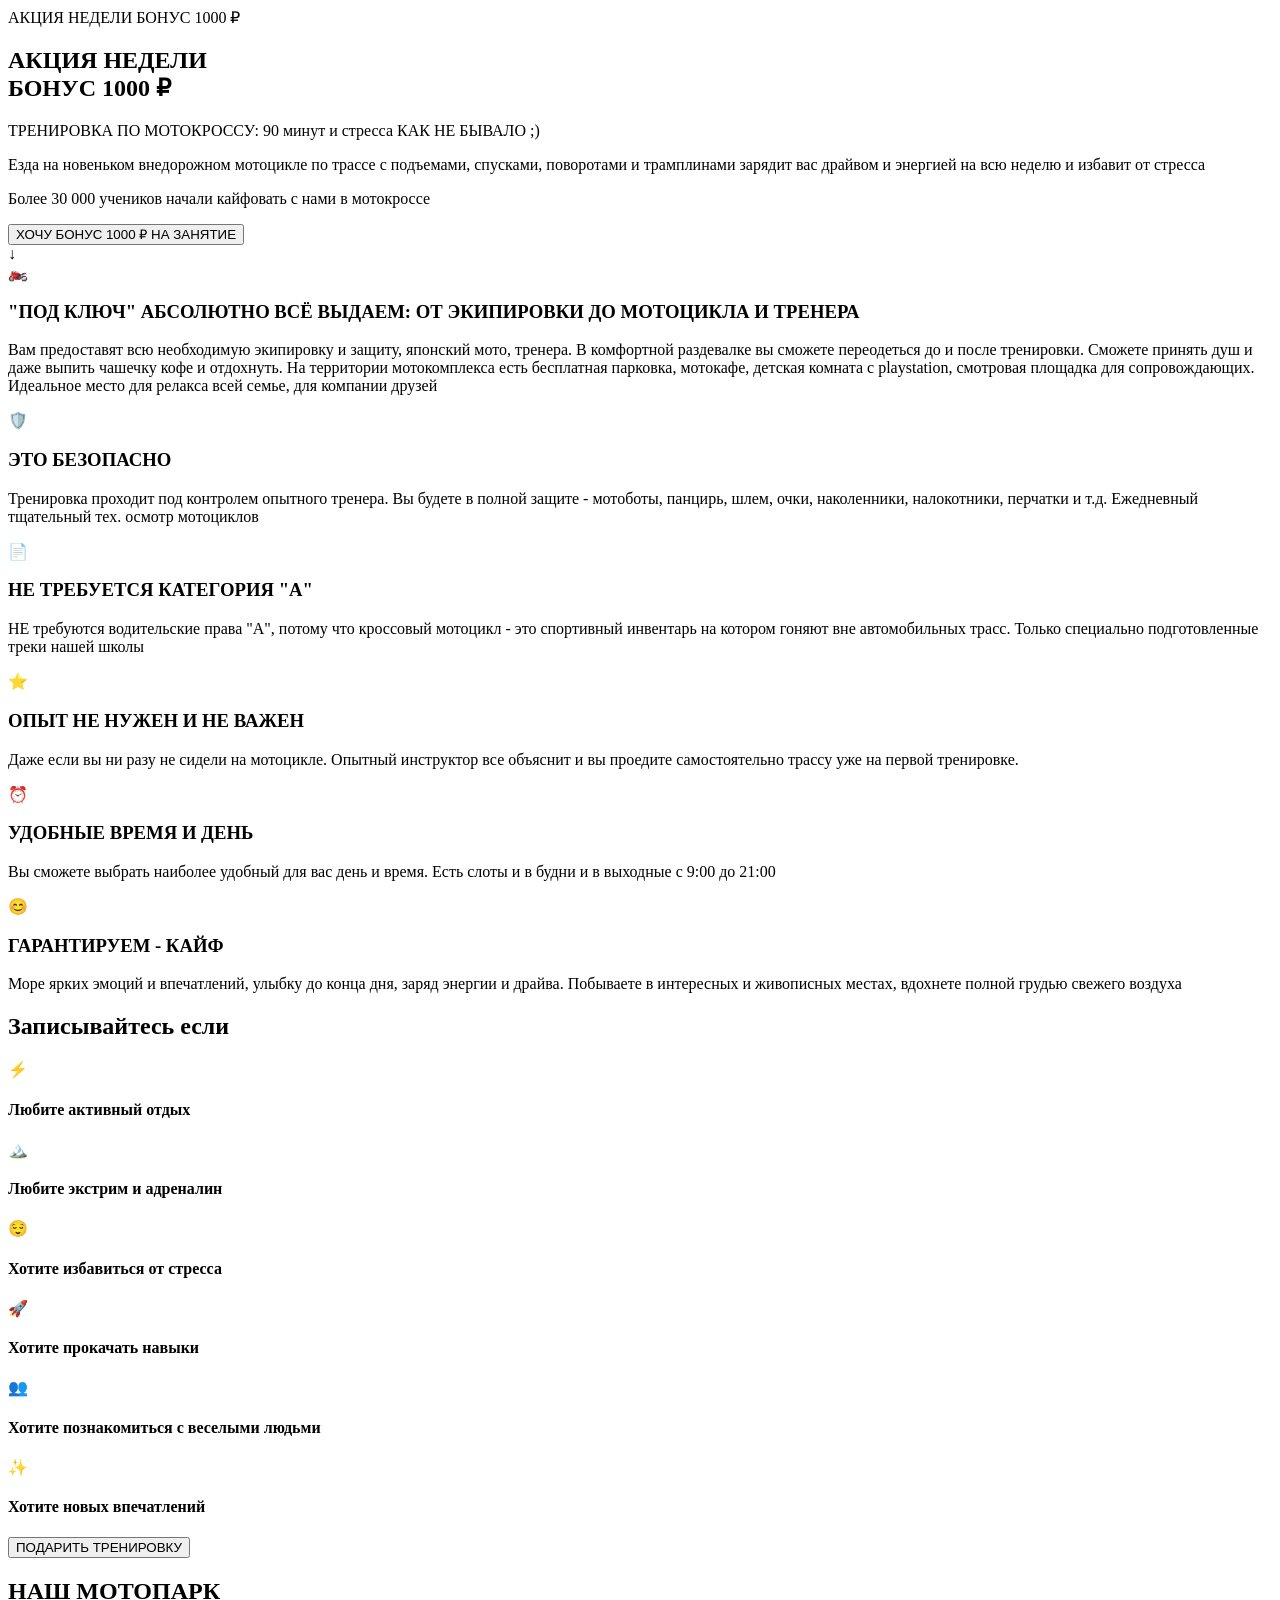
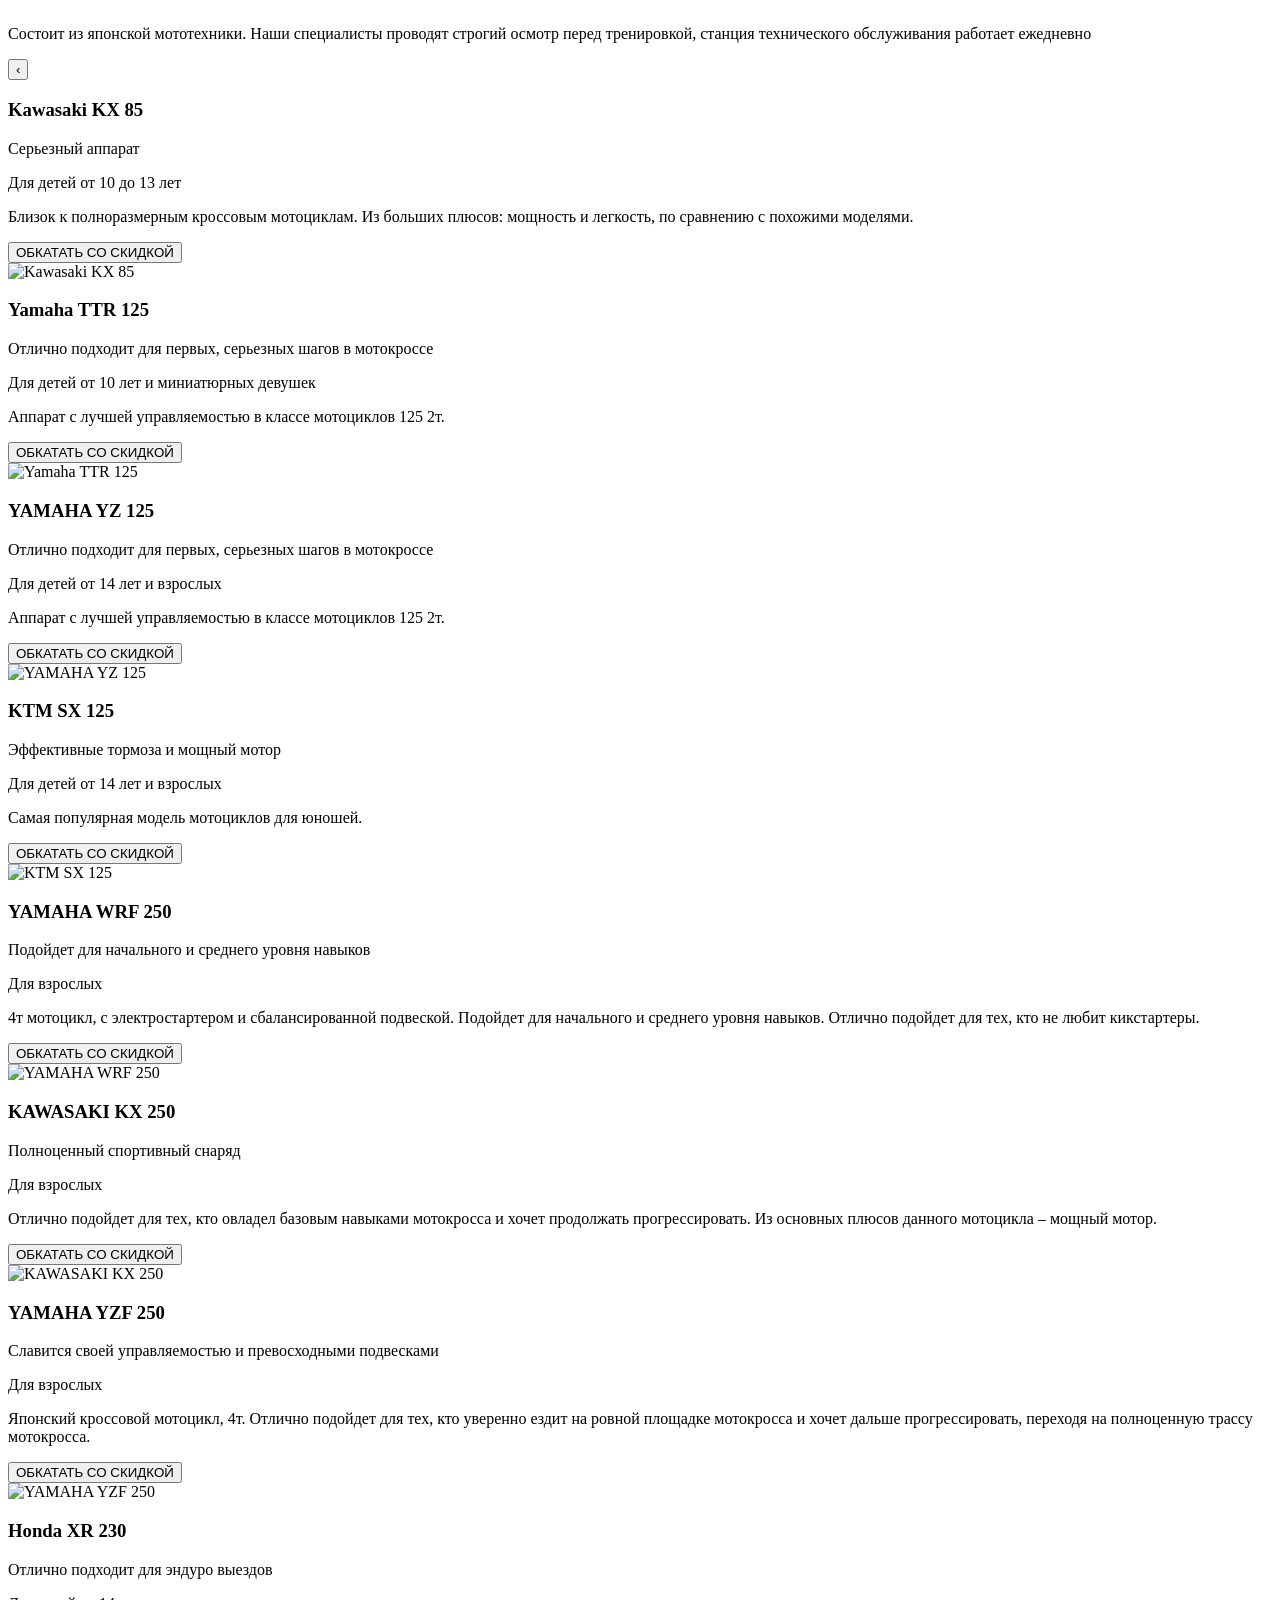
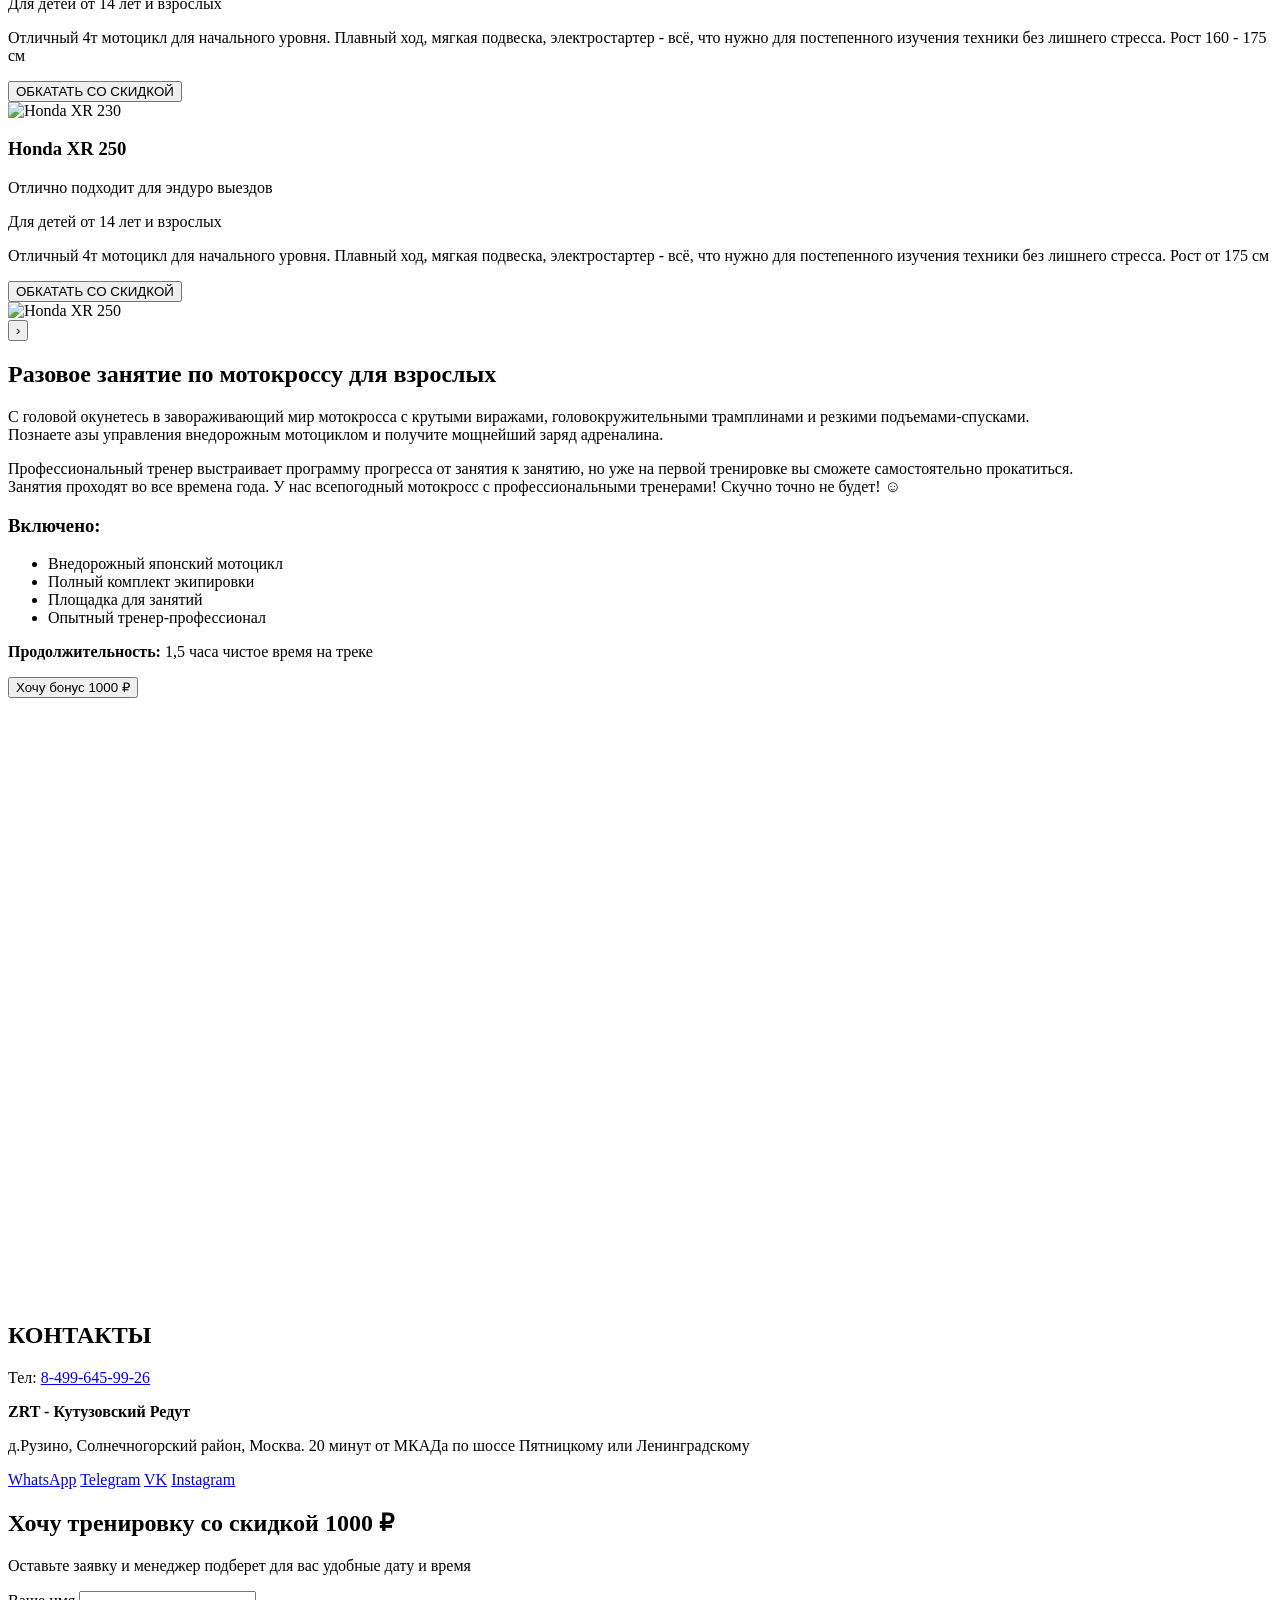
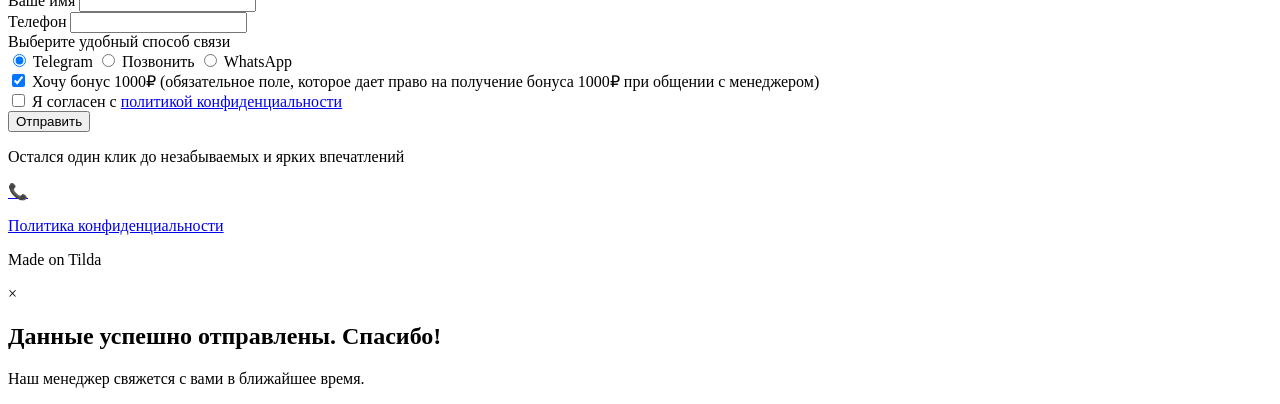
==== index.html @ 5a4f86ec "Add files via upload" ====
<!DOCTYPE html>
<html lang="ru">
<head>
    <meta charset="UTF-8">
    <meta name="viewport" content="width=device-width, initial-scale=1.0">
    <title>Мотокросс в Москве - ZRT School</title>
    <link rel="stylesheet" href="styles.css">
</head>
<body>
    <!-- Header Section -->
    <header class="header">
        <div class="container">
            <div class="promo-banner">
                <span class="promo-label">АКЦИЯ НЕДЕЛИ</span>
                <span class="promo-bonus">БОНУС 1000 ₽</span>
            </div>
        </div>
    </header>

    <!-- Hero Section -->
    <section class="hero">
        <div class="hero-overlay"></div>
        <div class="container">
            <div class="hero-content">
                <h1 class="hero-title">АКЦИЯ НЕДЕЛИ<br>БОНУС 1000 ₽</h1>
                <p class="hero-subtitle">ТРЕНИРОВКА ПО МОТОКРОССУ: 90 минут и стресса КАК НЕ БЫВАЛО ;)</p>
                <p class="hero-description">
                    Езда на <span class="highlight">новеньком</span> внедорожном мотоцикле по трассе с подъемами, спусками, поворотами и 
                    трамплинами зарядит вас драйвом и энергией на всю неделю и избавит от стресса
                </p>
                <p class="hero-stats">Более 30 000 учеников начали кайфовать с нами в мотокроссе</p>
                <button class="cta-button" onclick="scrollToForm()">ХОЧУ БОНУС 1000 ₽ НА ЗАНЯТИЕ</button>
            </div>
        </div>
        <div class="scroll-indicator">↓</div>
    </section>

    <!-- Features Section -->
    <section class="features">
        <div class="container">
            <div class="features-grid">
                <div class="feature-card">
                    <div class="feature-icon">🏍️</div>
                    <h3>"ПОД КЛЮЧ" АБСОЛЮТНО ВСЁ ВЫДАЕМ: ОТ ЭКИПИРОВКИ ДО МОТОЦИКЛА И ТРЕНЕРА</h3>
                    <p>Вам предоставят всю необходимую экипировку и защиту, японский мото, тренера. В комфортной раздевалке вы сможете переодеться до и после тренировки. Сможете принять душ и даже выпить чашечку кофе и отдохнуть. На территории мотокомплекса есть бесплатная парковка, мотокафе, детская комната с playstation, смотровая площадка для сопровождающих. Идеальное место для релакса всей семье, для компании друзей</p>
                </div>

                <div class="feature-card">
                    <div class="feature-icon">🛡️</div>
                    <h3>ЭТО БЕЗОПАСНО</h3>
                    <p>Тренировка проходит под контролем опытного тренера. Вы будете в полной защите - мотоботы, панцирь, шлем, очки, наколенники, налокотники, перчатки и т.д. Ежедневный тщательный тех. осмотр мотоциклов</p>
                </div>

                <div class="feature-card">
                    <div class="feature-icon">📄</div>
                    <h3>НЕ ТРЕБУЕТСЯ КАТЕГОРИЯ "А"</h3>
                    <p>НЕ требуются водительские права "А", потому что кроссовый мотоцикл - это спортивный инвентарь на котором гоняют вне автомобильных трасс. Только специально подготовленные треки нашей школы</p>
                </div>

                <div class="feature-card">
                    <div class="feature-icon">⭐</div>
                    <h3>ОПЫТ НЕ НУЖЕН И НЕ ВАЖЕН</h3>
                    <p>Даже если вы ни разу не сидели на мотоцикле. Опытный инструктор все объяснит и вы проедите самостоятельно трассу уже на первой тренировке.</p>
                </div>

                <div class="feature-card">
                    <div class="feature-icon">⏰</div>
                    <h3>УДОБНЫЕ ВРЕМЯ И ДЕНЬ</h3>
                    <p>Вы сможете выбрать наиболее удобный для вас день и время. Есть слоты и в будни и в выходные с 9:00 до 21:00</p>
                </div>

                <div class="feature-card">
                    <div class="feature-icon">😊</div>
                    <h3>ГАРАНТИРУЕМ - КАЙФ</h3>
                    <p>Море ярких эмоций и впечатлений, улыбку до конца дня, заряд энергии и драйва. Побываете в интересных и живописных местах, вдохнете полной грудью свежего воздуха</p>
                </div>
            </div>
        </div>
    </section>

    <!-- Photo Gallery Section -->
    <section class="photo-gallery">
        <div class="container">
            <div class="gallery-grid">
                <div class="gallery-item" style="background-image: url('https://static.tildacdn.com/tild6533-3238-4234-b366-303935383035/IMG_4446.jpg')"></div>
                <div class="gallery-item" style="background-image: url('https://static.tildacdn.com/tild3161-6639-4239-b733-353762613835/IMG_1709.jpg')"></div>
                <div class="gallery-item" style="background-image: url('https://static.tildacdn.com/tild3565-3738-4461-b765-323835353235/IMG_4445.jpg')"></div>
                <div class="gallery-item" style="background-image: url('https://static.tildacdn.com/tild6639-3736-4237-b337-303964656337/IMG_4427.jpg')"></div>
                <div class="gallery-item" style="background-image: url('https://static.tildacdn.com/tild3839-3031-4664-b862-326335393938/IMG_3918.jpg')"></div>
                <div class="gallery-item" style="background-image: url('https://static.tildacdn.com/tild3030-3562-4439-a536-343032623932/IMG_3919.jpg')"></div>
                <div class="gallery-item" style="background-image: url('https://static.tildacdn.com/tild6661-3239-4562-a665-633835613635/IMG_3934.jpg')"></div>
                <div class="gallery-item" style="background-image: url('https://static.tildacdn.com/tild3331-3066-4436-b366-656434613363/IMG_3920.jpg')"></div>
            </div>
        </div>
    </section>

    <!-- Target Audience Section -->
    <section class="target-audience">
        <div class="container">
            <h2 class="section-title">Записывайтесь если</h2>
            <div class="audience-grid">
                <div class="audience-card">
                    <div class="audience-icon">⚡</div>
                    <h4>Любите активный отдых</h4>
                </div>
                <div class="audience-card">
                    <div class="audience-icon">🏔️</div>
                    <h4>Любите экстрим и адреналин</h4>
                </div>
                <div class="audience-card">
                    <div class="audience-icon">😌</div>
                    <h4>Хотите избавиться от стресса</h4>
                </div>
                <div class="audience-card">
                    <div class="audience-icon">🚀</div>
                    <h4>Хотите прокачать навыки</h4>
                </div>
                <div class="audience-card">
                    <div class="audience-icon">👥</div>
                    <h4>Хотите познакомиться с веселыми людьми</h4>
                </div>
                <div class="audience-card">
                    <div class="audience-icon">✨</div>
                    <h4>Хотите новых впечатлений</h4>
                </div>
            </div>
            <button class="cta-button secondary" onclick="scrollToForm()">ПОДАРИТЬ ТРЕНИРОВКУ</button>
        </div>
    </section>

    <!-- Motorcycles Section -->
    <section class="motorcycles">
        <div class="container">
            <h2 class="section-title">НАШ МОТОПАРК</h2>
            <p class="section-subtitle">Состоит из японской мототехники. Наши специалисты проводят строгий осмотр перед тренировкой, станция технического обслуживания работает ежедневно</p>
            
            <div class="moto-carousel">
                <button class="carousel-btn prev" onclick="moveCarousel(-1)">‹</button>
                <div class="moto-carousel-container">
                    <div class="moto-slide active">
                        <div class="moto-card-horizontal">
                            <div class="moto-info">
                                <h3>Kawasaki KX 85</h3>
                                <p class="moto-subtitle">Серьезный аппарат</p>
                                <p class="moto-age">Для детей от 10 до 13 лет</p>
                                <p class="moto-description">Близок к полноразмерным кроссовым мотоциклам. Из больших плюсов: мощность и легкость, по сравнению с похожими моделями.</p>
                                <button class="moto-button" onclick="scrollToForm()">ОБКАТАТЬ СО СКИДКОЙ</button>
                            </div>
                            <div class="moto-image">
                                <img src="https://static.tildacdn.com/tild3830-3964-4736-a433-666532613537/kawasaki-kx85-2021-v.png" alt="Kawasaki KX 85">
                            </div>
                        </div>
                    </div>

                    <div class="moto-slide">
                        <div class="moto-card-horizontal">
                            <div class="moto-info">
                                <h3>Yamaha TTR 125</h3>
                                <p class="moto-subtitle">Отлично подходит для первых, серьезных шагов в мотокроссе</p>
                                <p class="moto-age">Для детей от 10 лет и миниатюрных девушек</p>
                                <p class="moto-description">Аппарат с лучшей управляемостью в классе мотоциклов 125 2т.</p>
                                <button class="moto-button" onclick="scrollToForm()">ОБКАТАТЬ СО СКИДКОЙ</button>
                            </div>
                            <div class="moto-image">
                                <img src="https://static.tildacdn.com/tild6236-6439-4562-a332-346632333864/yamaha-ttr125-2019-v.png" alt="Yamaha TTR 125">
                            </div>
                        </div>
                    </div>

                    <div class="moto-slide">
                        <div class="moto-card-horizontal">
                            <div class="moto-info">
                                <h3>YAMAHA YZ 125</h3>
                                <p class="moto-subtitle">Отлично подходит для первых, серьезных шагов в мотокроссе</p>
                                <p class="moto-age">Для детей от 14 лет и взрослых</p>
                                <p class="moto-description">Аппарат с лучшей управляемостью в классе мотоциклов 125 2т.</p>
                                <button class="moto-button" onclick="scrollToForm()">ОБКАТАТЬ СО СКИДКОЙ</button>
                            </div>
                            <div class="moto-image">
                                <img src="https://static.tildacdn.com/tild3433-3339-4139-a232-656336323331/yamaha-yz125-2020-vi.png" alt="YAMAHA YZ 125">
                            </div>
                        </div>
                    </div>

                    <div class="moto-slide">
                        <div class="moto-card-horizontal">
                            <div class="moto-info">
                                <h3>KTM SX 125</h3>
                                <p class="moto-subtitle">Эффективные тормоза и мощный мотор</p>
                                <p class="moto-age">Для детей от 14 лет и взрослых</p>
                                <p class="moto-description">Самая популярная модель мотоциклов для юношей.</p>
                                <button class="moto-button" onclick="scrollToForm()">ОБКАТАТЬ СО СКИДКОЙ</button>
                            </div>
                            <div class="moto-image">
                                <img src="https://static.tildacdn.com/tild3361-6239-4633-a336-343639323539/ktm-sx125-2020-viol.png" alt="KTM SX 125">
                            </div>
                        </div>
                    </div>

                    <div class="moto-slide">
                        <div class="moto-card-horizontal">
                            <div class="moto-info">
                                <h3>YAMAHA WRF 250</h3>
                                <p class="moto-subtitle">Подойдет для начального и среднего уровня навыков</p>
                                <p class="moto-age">Для взрослых</p>
                                <p class="moto-description">4т мотоцикл, с электростартером и сбалансированной подвеской. Подойдет для начального и среднего уровня навыков. Отлично подойдет для тех, кто не любит кикстартеры.</p>
                                <button class="moto-button" onclick="scrollToForm()">ОБКАТАТЬ СО СКИДКОЙ</button>
                            </div>
                            <div class="moto-image">
                                <img src="https://static.tildacdn.com/tild3664-3662-4666-b931-303430656636/yamaha-wrf250-2020-v.png" alt="YAMAHA WRF 250">
                            </div>
                        </div>
                    </div>

                    <div class="moto-slide">
                        <div class="moto-card-horizontal">
                            <div class="moto-info">
                                <h3>KAWASAKI KX 250</h3>
                                <p class="moto-subtitle">Полноценный спортивный снаряд</p>
                                <p class="moto-age">Для взрослых</p>
                                <p class="moto-description">Отлично подойдет для тех, кто овладел базовым навыками мотокросса и хочет продолжать прогрессировать. Из основных плюсов данного мотоцикла – мощный мотор.</p>
                                <button class="moto-button" onclick="scrollToForm()">ОБКАТАТЬ СО СКИДКОЙ</button>
                            </div>
                            <div class="moto-image">
                                <img src="https://static.tildacdn.com/tild3262-3735-4565-b765-656330633064/kawasaki-kx250-2021-.png" alt="KAWASAKI KX 250">
                            </div>
                        </div>
                    </div>

                    <div class="moto-slide">
                        <div class="moto-card-horizontal">
                            <div class="moto-info">
                                <h3>YAMAHA YZF 250</h3>
                                <p class="moto-subtitle">Славится своей управляемостью и превосходными подвесками</p>
                                <p class="moto-age">Для взрослых</p>
                                <p class="moto-description">Японский кроссовой мотоцикл, 4т. Отлично подойдет для тех, кто уверенно ездит на ровной площадке мотокросса и хочет дальше прогрессировать, переходя на полноценную трассу мотокросса.</p>
                                <button class="moto-button" onclick="scrollToForm()">ОБКАТАТЬ СО СКИДКОЙ</button>
                            </div>
                            <div class="moto-image">
                                <img src="https://static.tildacdn.com/tild3938-3862-4165-a339-366136313738/yamaha-yzf250-2021-v.png" alt="YAMAHA YZF 250">
                            </div>
                        </div>
                    </div>

                    <div class="moto-slide">
                        <div class="moto-card-horizontal">
                            <div class="moto-info">
                                <h3>Honda XR 230</h3>
                                <p class="moto-subtitle">Отлично подходит для эндуро выездов</p>
                                <p class="moto-age">Для детей от 14 лет и взрослых</p>
                                <p class="moto-description">Отличный 4т мотоцикл для начального уровня. Плавный ход, мягкая подвеска, электростартер - всё, что нужно для постепенного изучения техники без лишнего стресса. Рост 160 - 175 см</p>
                                <button class="moto-button" onclick="scrollToForm()">ОБКАТАТЬ СО СКИДКОЙ</button>
                            </div>
                            <div class="moto-image">
                                <img src="https://static.tildacdn.com/tild3835-3461-4238-b833-363235633132/honda-xr230-2019-vi.png" alt="Honda XR 230">
                            </div>
                        </div>
                    </div>

                    <div class="moto-slide">
                        <div class="moto-card-horizontal">
                            <div class="moto-info">
                                <h3>Honda XR 250</h3>
                                <p class="moto-subtitle">Отлично подходит для эндуро выездов</p>
                                <p class="moto-age">Для детей от 14 лет и взрослых</p>
                                <p class="moto-description">Отличный 4т мотоцикл для начального уровня. Плавный ход, мягкая подвеска, электростартер - всё, что нужно для постепенного изучения техники без лишнего стресса. Рост от 175 см</p>
                                <button class="moto-button" onclick="scrollToForm()">ОБКАТАТЬ СО СКИДКОЙ</button>
                            </div>
                            <div class="moto-image">
                                <img src="https://static.tildacdn.com/tild3762-3766-4765-b339-313334663036/honda-xr250-2019-vi.png" alt="Honda XR 250">
                            </div>
                        </div>
                    </div>
                </div>
                <button class="carousel-btn next" onclick="moveCarousel(1)">›</button>
            </div>
            
            <div class="carousel-dots">
                <span class="dot active" onclick="currentSlide(0)"></span>
                <span class="dot" onclick="currentSlide(1)"></span>
                <span class="dot" onclick="currentSlide(2)"></span>
                <span class="dot" onclick="currentSlide(3)"></span>
                <span class="dot" onclick="currentSlide(4)"></span>
                <span class="dot" onclick="currentSlide(5)"></span>
                <span class="dot" onclick="currentSlide(6)"></span>
                <span class="dot" onclick="currentSlide(7)"></span>
                <span class="dot" onclick="currentSlide(8)"></span>
            </div>
        </div>
    </section>

    <!-- Pricing Section -->
    <section class="pricing">
        <div class="container">
            <div class="pricing-card">
                <h2>Разовое занятие по мотокроссу для взрослых</h2>
                <p class="pricing-description">
                    С головой окунетесь в завораживающий мир мотокросса с крутыми виражами, головокружительными трамплинами и резкими подъемами-спусками.<br>
                    Познаете азы управления внедорожным мотоциклом и получите мощнейший заряд адреналина.
                </p>
                <p class="pricing-description">
                    Профессиональный тренер выстраивает программу прогресса от занятия к занятию, но уже на первой тренировке вы сможете самостоятельно прокатиться.<br>
                    Занятия проходят во все времена года. У нас всепогодный мотокросс с профессиональными тренерами! Скучно точно не будет! ☺️
                </p>
                <div class="pricing-includes">
                    <h3>Включено:</h3>
                    <ul>
                        <li>Внедорожный японский мотоцикл</li>
                        <li>Полный комплект экипировки</li>
                        <li>Площадка для занятий</li>
                        <li>Опытный тренер-профессионал</li>
                    </ul>
                    <p class="duration"><strong>Продолжительность:</strong> 1,5 часа чистое время на треке</p>
                </div>
                <button class="cta-button large" onclick="scrollToForm()">Хочу бонус 1000 ₽</button>
            </div>
        </div>
    </section>

    <!-- Contact Section -->
    <section class="contact">
        <div class="contact-map">
            <iframe src="https://yandex.ru/map-widget/v1/?um=constructor%3Aed66af2a8f7a87e3c2b5e8f8e2d6c1e0a2b5c8e8&amp;source=constructor" width="100%" height="600" frameborder="0"></iframe>
            <div class="contact-overlay">
                <div class="contact-card">
                    <h2>КОНТАКТЫ</h2>
                    <p class="phone">Тел: <a href="tel:84996459926">8-499-645-99-26</a></p>
                    <p><strong>ZRT - Кутузовский Редут</strong></p>
                    <p>д.Рузино, Солнечногорский район, Москва. 20 минут от МКАДа по шоссе Пятницкому или Ленинградскому</p>
                    <div class="social-links">
                        <a href="#" class="social-icon">WhatsApp</a>
                        <a href="#" class="social-icon">Telegram</a>
                        <a href="#" class="social-icon">VK</a>
                        <a href="#" class="social-icon">Instagram</a>
                    </div>
                </div>
            </div>
        </div>
    </section>

    <!-- Form Section -->
    <section class="form-section" id="form">
        <div class="container">
            <div class="form-container">
                <h2>Хочу тренировку со скидкой 1000 ₽</h2>
                <p class="form-subtitle">Оставьте заявку и менеджер подберет для вас удобные дату и время</p>
                
                <form id="contactForm" onsubmit="handleSubmit(event)">
                    <div class="form-group">
                        <label for="name">Ваше имя</label>
                        <input type="text" id="name" name="name" required>
                    </div>

                    <div class="form-group">
                        <label for="phone">Телефон</label>
                        <input type="tel" id="phone" name="phone" required>
                    </div>

                    <div class="form-group">
                        <label>Выберите удобный способ связи</label>
                        <div class="contact-methods">
                            <label class="radio-label">
                                <input type="radio" name="contact_method" value="telegram" checked>
                                Telegram
                            </label>
                            <label class="radio-label">
                                <input type="radio" name="contact_method" value="phone">
                                Позвонить
                            </label>
                            <label class="radio-label">
                                <input type="radio" name="contact_method" value="whatsapp">
                                WhatsApp
                            </label>
                        </div>
                    </div>

                    <div class="form-group checkbox-group">
                        <label class="checkbox-label">
                            <input type="checkbox" name="bonus" checked>
                            Хочу бонус 1000₽ (обязательное поле, которое дает право на получение бонуса 1000₽ при общении с менеджером)
                        </label>
                    </div>

                    <div class="form-group checkbox-group">
                        <label class="checkbox-label">
                            <input type="checkbox" name="privacy" required>
                            Я согласен с <a href="#privacy" onclick="showPrivacy()">политикой конфиденциальности</a>
                        </label>
                    </div>

                    <button type="submit" class="submit-button">Отправить</button>
                </form>

                <p class="form-footer">Остался один клик до незабываемых и ярких впечатлений</p>
            </div>
        </div>
    </section>

    <!-- Floating Call Button -->
    <a href="tel:84996459926" class="floating-call-btn" title="Позвонить">
        <span class="phone-icon">📞</span>
    </a>

    <!-- Footer -->
    <footer class="footer">
        <div class="container">
            <p><a href="#privacy" onclick="showPrivacy()">Политика конфиденциальности</a></p>
            <p class="made-by">Made on Tilda</p>
        </div>
    </footer>

    <!-- Success Modal -->
    <div id="successModal" class="modal">
        <div class="modal-content">
            <span class="close" onclick="closeModal()">&times;</span>
            <h2>Данные успешно отправлены. Спасибо!</h2>
            <p>Наш менеджер свяжется с вами в ближайшее время.</p>
        </div>
    </div>

    <script>
        let currentSlideIndex = 0;

        function scrollToForm() {
            document.getElementById('form').scrollIntoView({ behavior: 'smooth' });
        }

        function handleSubmit(event) {
            event.preventDefault();
            document.getElementById('successModal').style.display = 'block';
            document.getElementById('contactForm').reset();
        }

        function closeModal() {
            document.getElementById('successModal').style.display = 'none';
        }

        function showPrivacy() {
            alert('Политика конфиденциальности будет открыта в новом окне');
        }

        window.onclick = function(event) {
            const modal = document.getElementById('successModal');
            if (event.target == modal) {
                modal.style.display = 'none';
            }
        }

        // Carousel functionality
        function moveCarousel(direction) {
            const slides = document.querySelectorAll('.moto-slide');
            const dots = document.querySelectorAll('.dot');
            
            slides[currentSlideIndex].classList.remove('active');
            dots[currentSlideIndex].classList.remove('active');
            
            currentSlideIndex += direction;
            
            if (currentSlideIndex >= slides.length) {
                currentSlideIndex = 0;
            } else if (currentSlideIndex < 0) {
                currentSlideIndex = slides.length - 1;
            }
            
            slides[currentSlideIndex].classList.add('active');
            dots[currentSlideIndex].classList.add('active');
        }

        function currentSlide(index) {
            const slides = document.querySelectorAll('.moto-slide');
            const dots = document.querySelectorAll('.dot');
            
            slides[currentSlideIndex].classList.remove('active');
            dots[currentSlideIndex].classList.remove('active');
            
            currentSlideIndex = index;
            
            slides[currentSlideIndex].classList.add('active');
            dots[currentSlideIndex].classList.add('active');
        }

        // Auto-advance carousel
        setInterval(function() {
            moveCarousel(1);
        }, 5000);

        // Smooth scroll for hero indicator
        document.addEventListener('DOMContentLoaded', function() {
            const scrollIndicator = document.querySelector('.scroll-indicator');
            if (scrollIndicator) {
                scrollIndicator.addEventListener('click', function() {
                    const features = document.querySelector('.features');
                    if (features) {
                        features.scrollIntoView({ behavior: 'smooth' });
                    }
                });
            }

            // Header scroll effect
            const header = document.querySelector('.header');
            window.addEventListener('scroll', function() {
                if (window.scrollY > 50) {
                    header.classList.add('scrolled');
                } else {
                    header.classList.remove('scrolled');
                }
            });
        });
    </script>
</body>
</html>
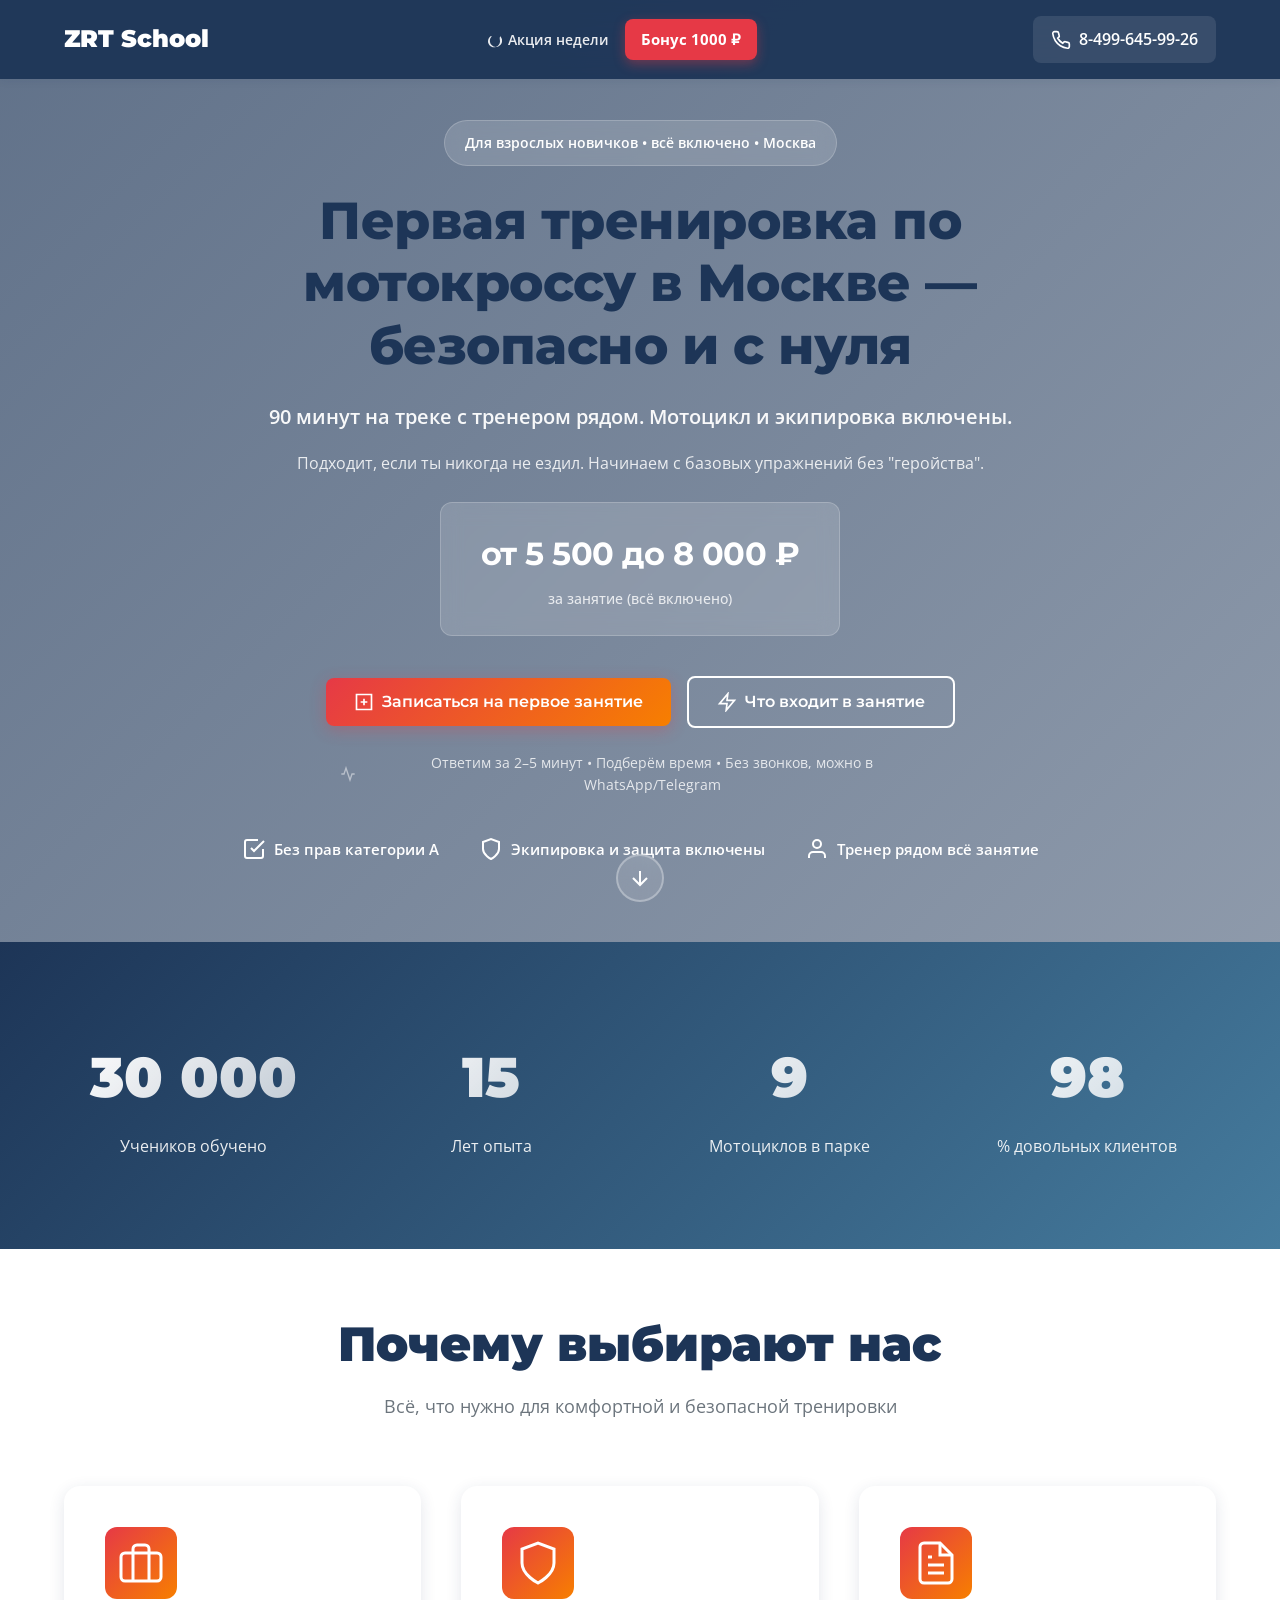
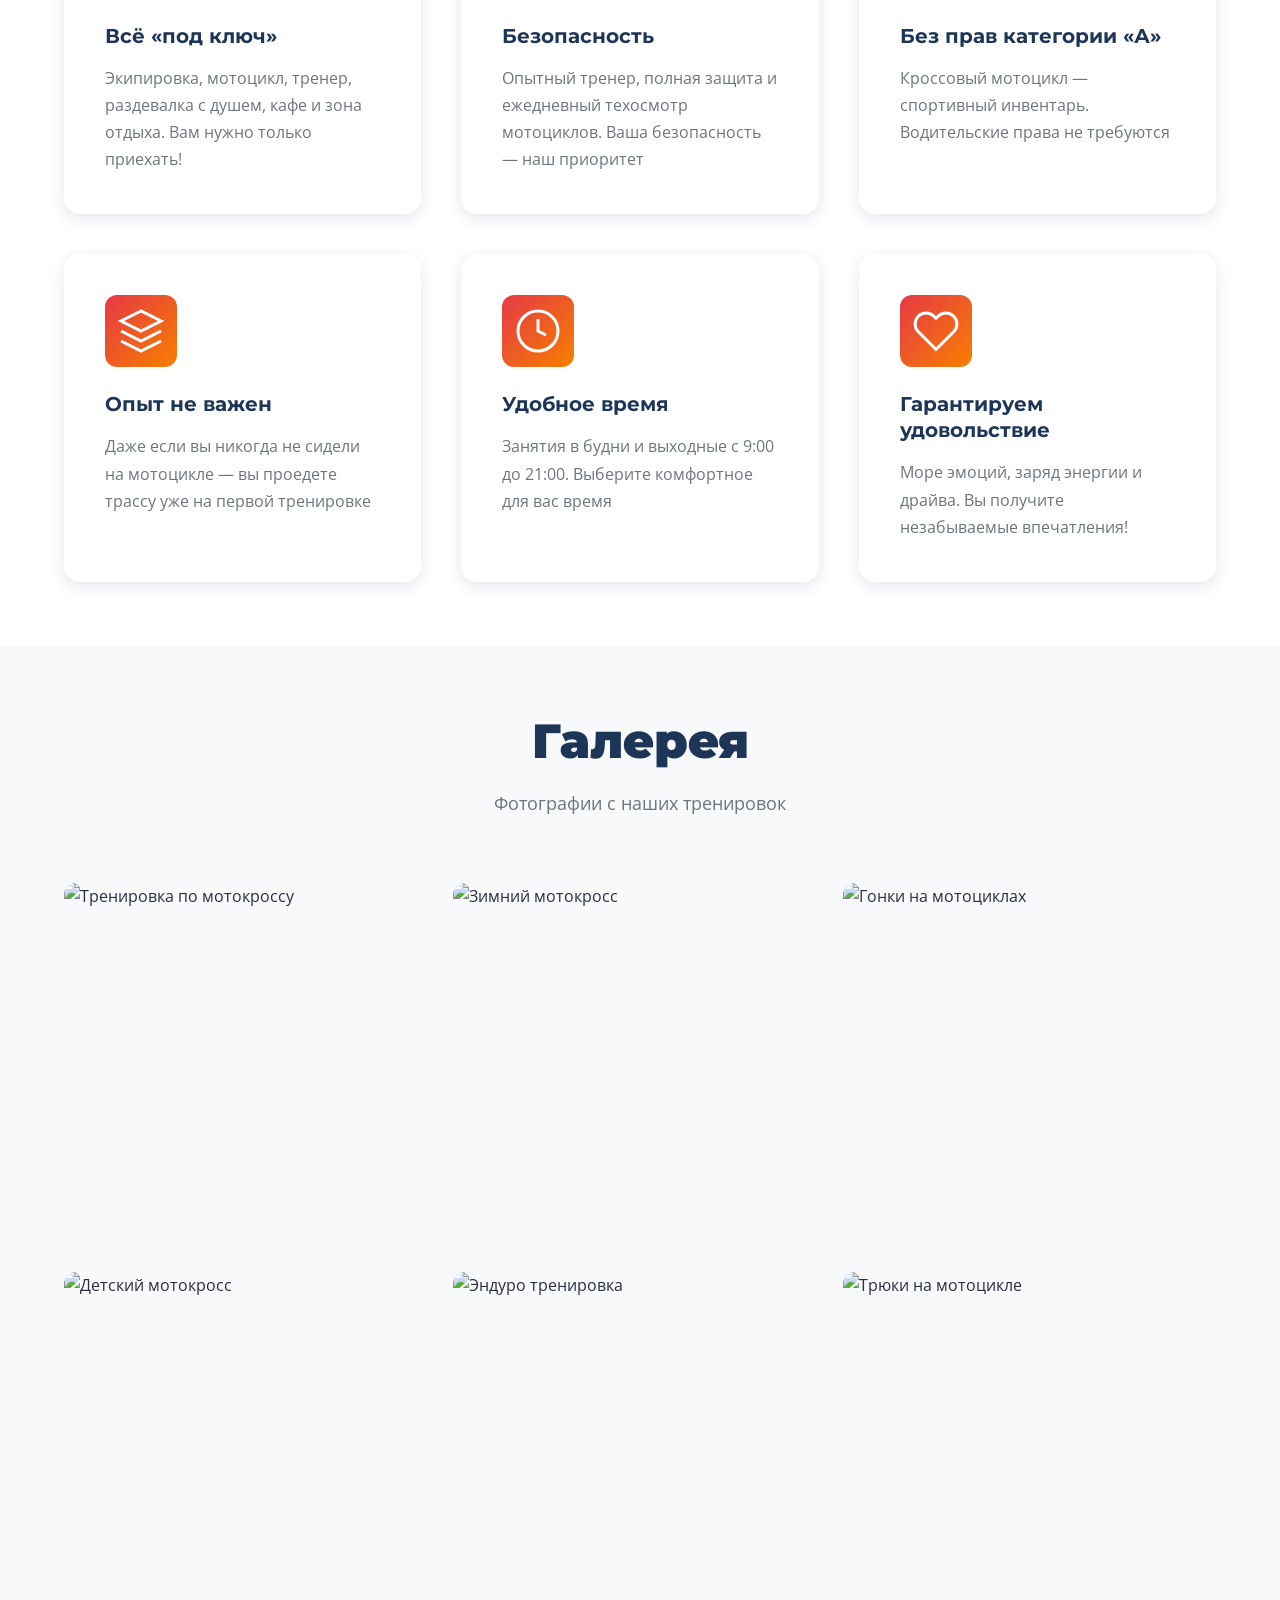
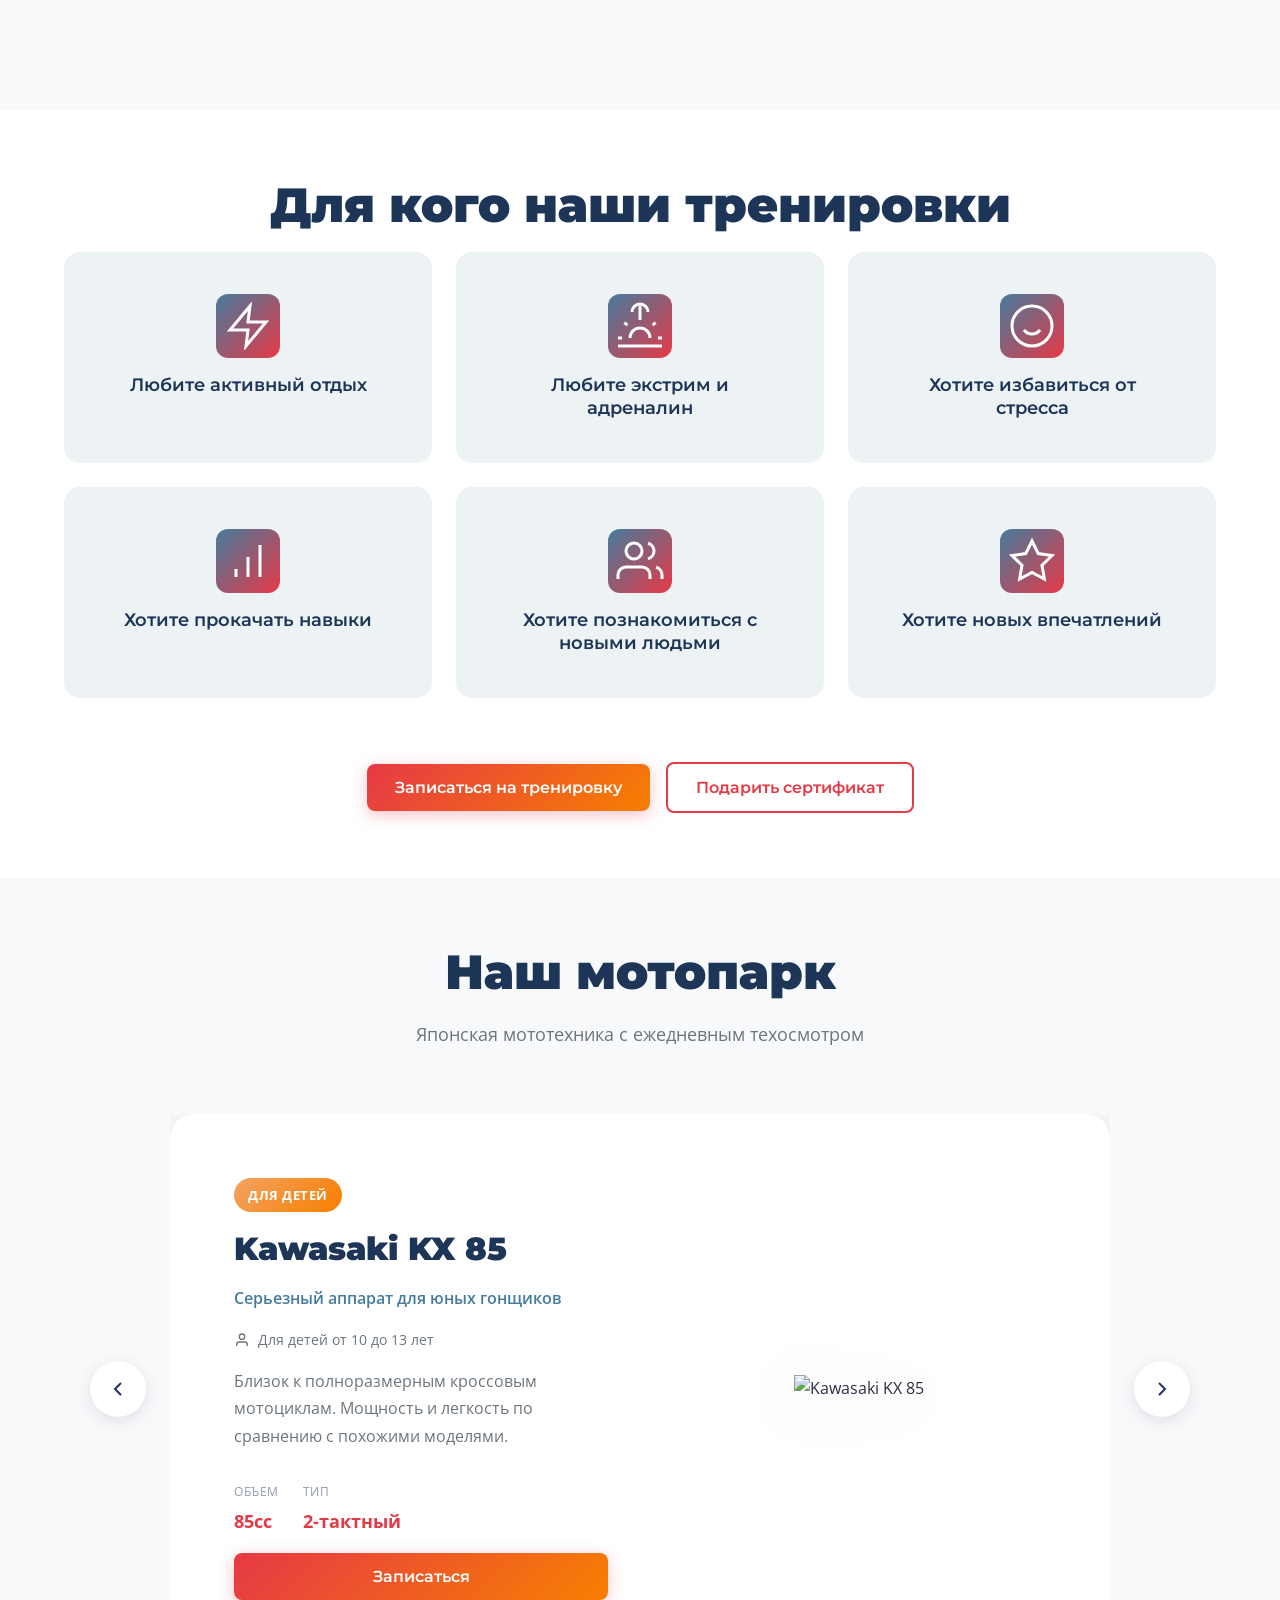
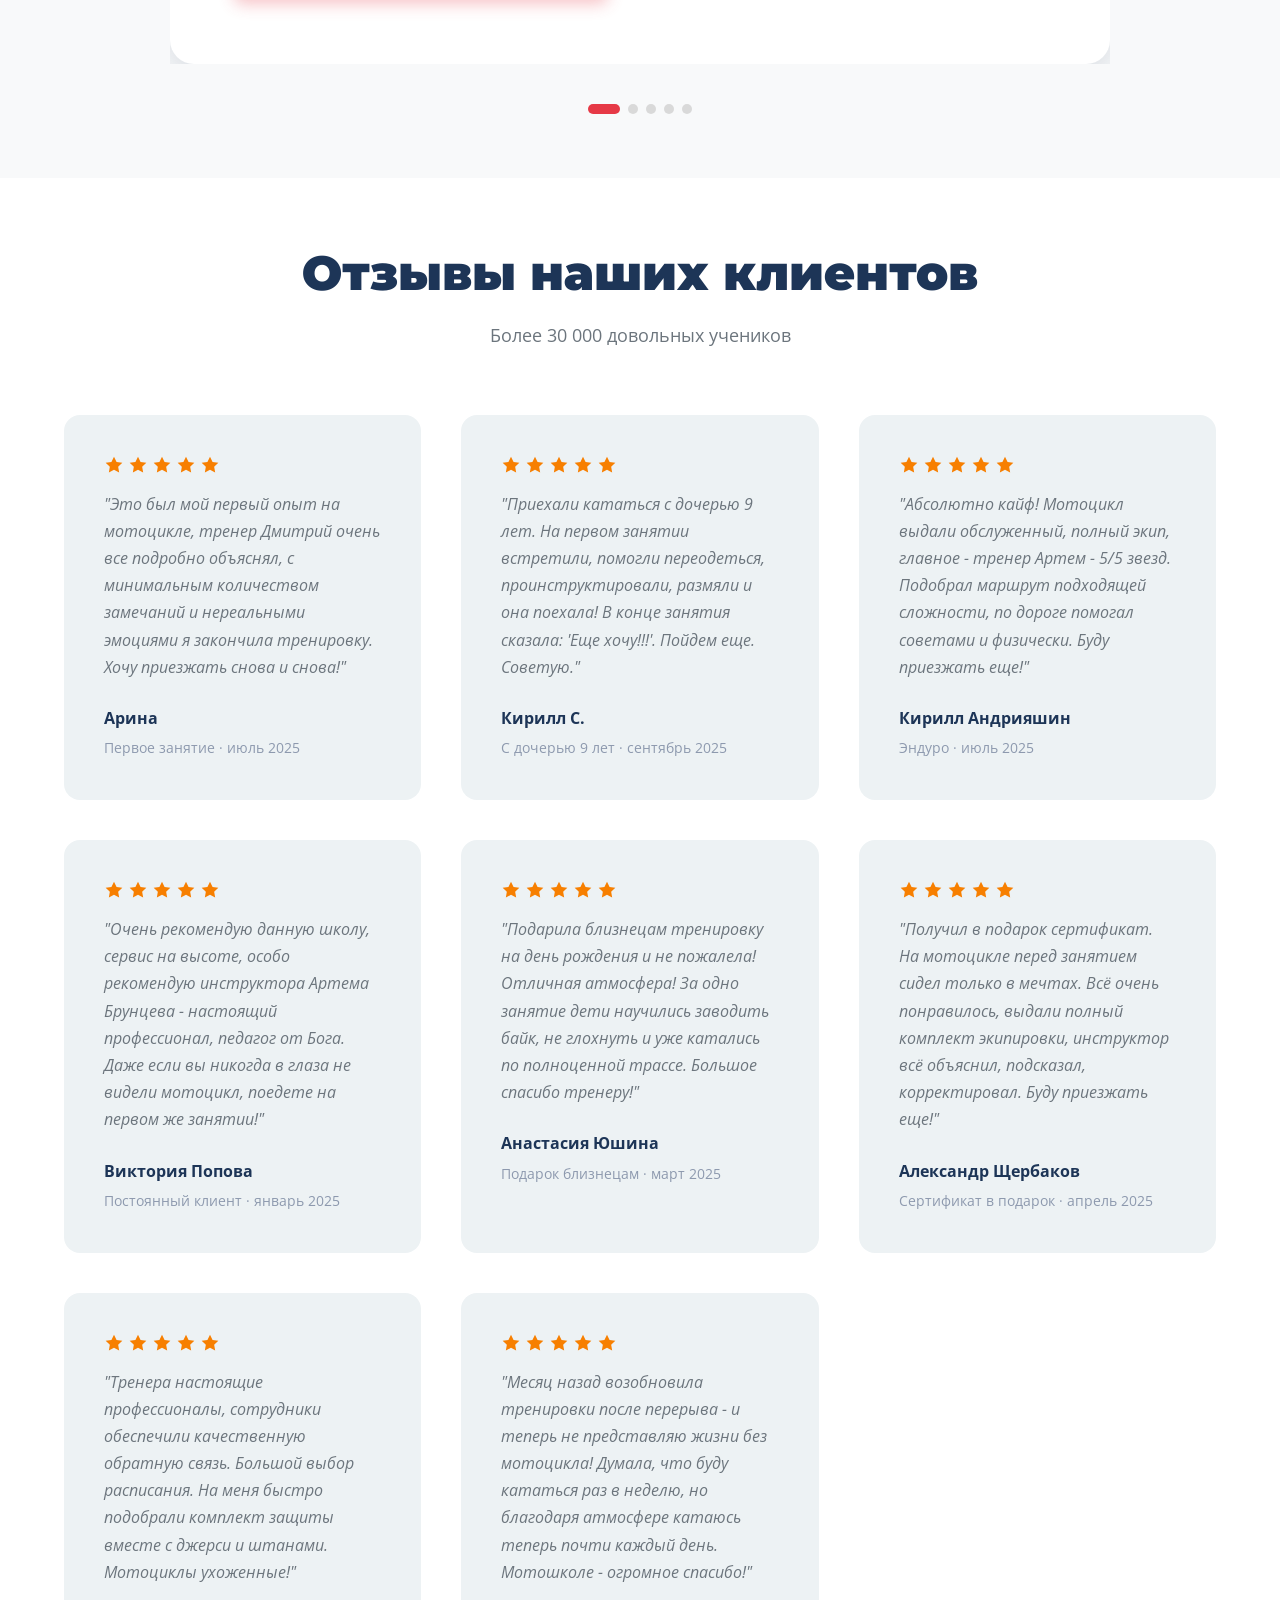
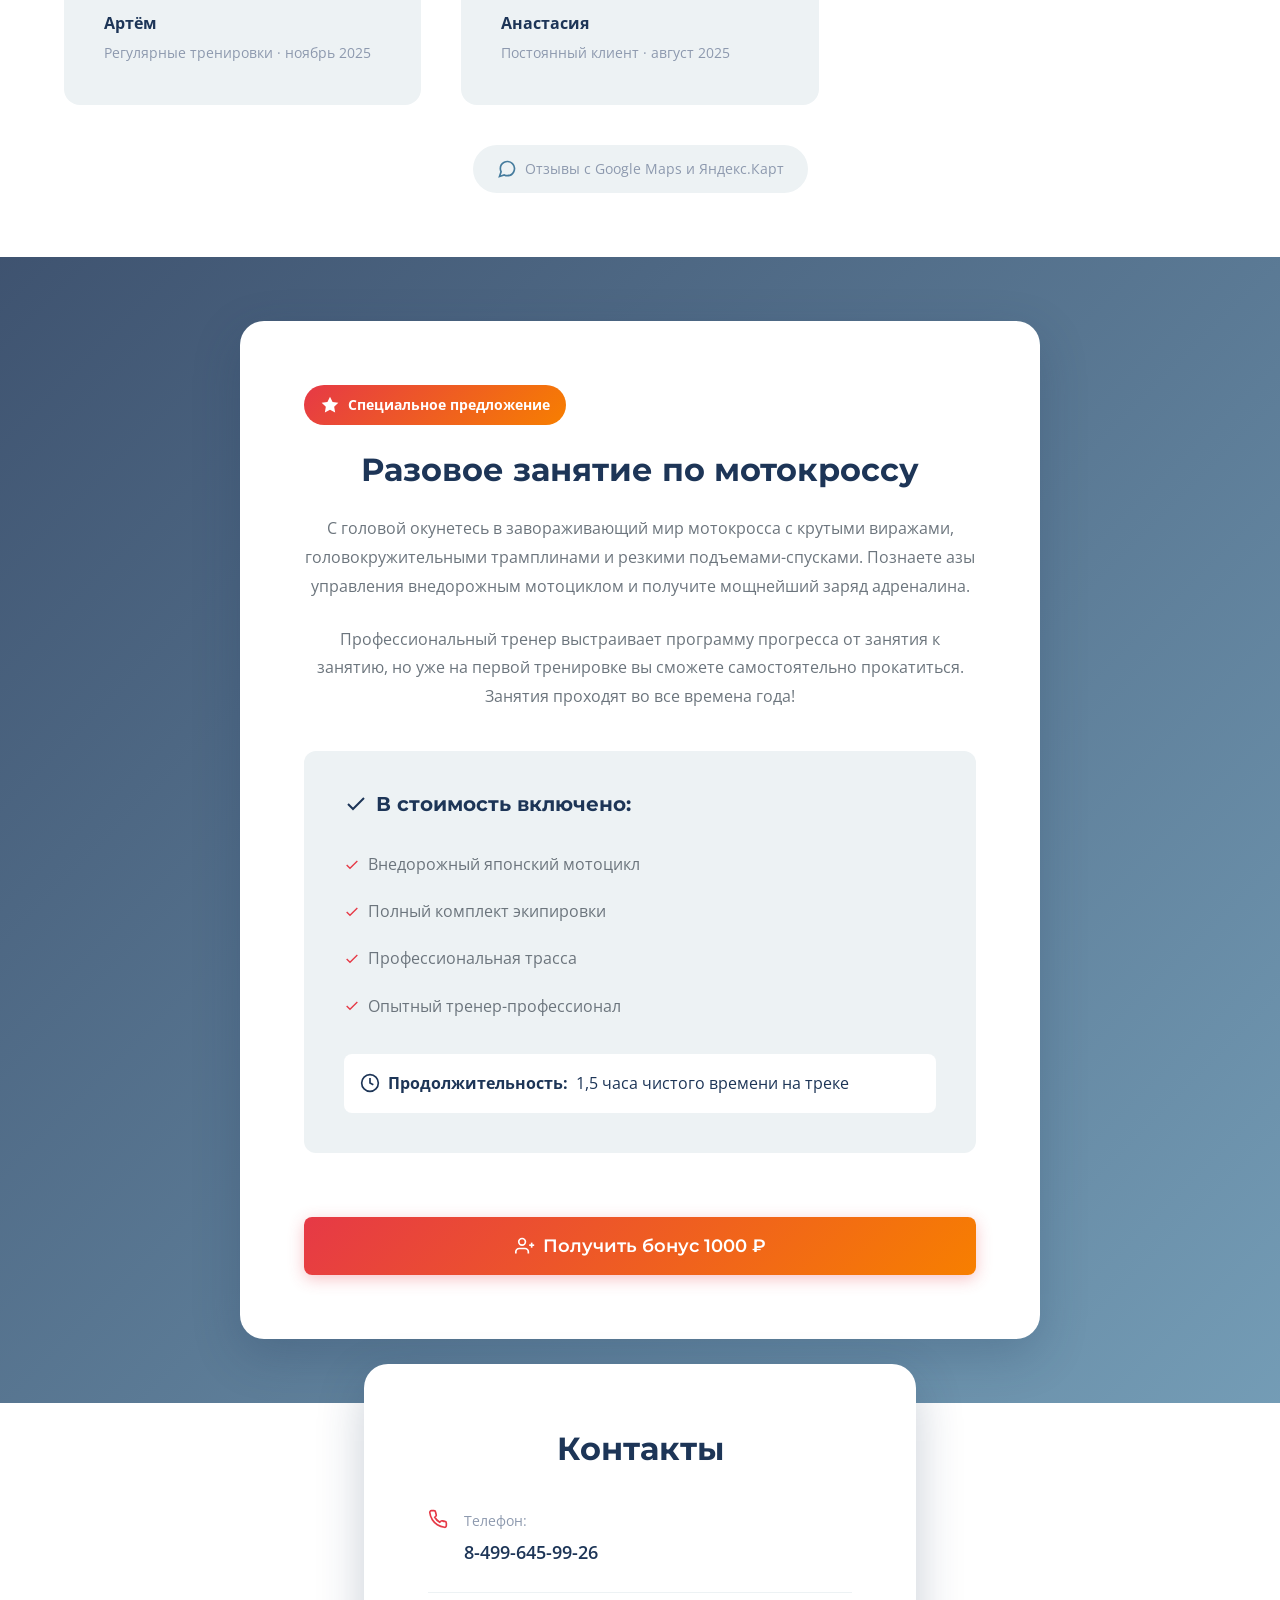
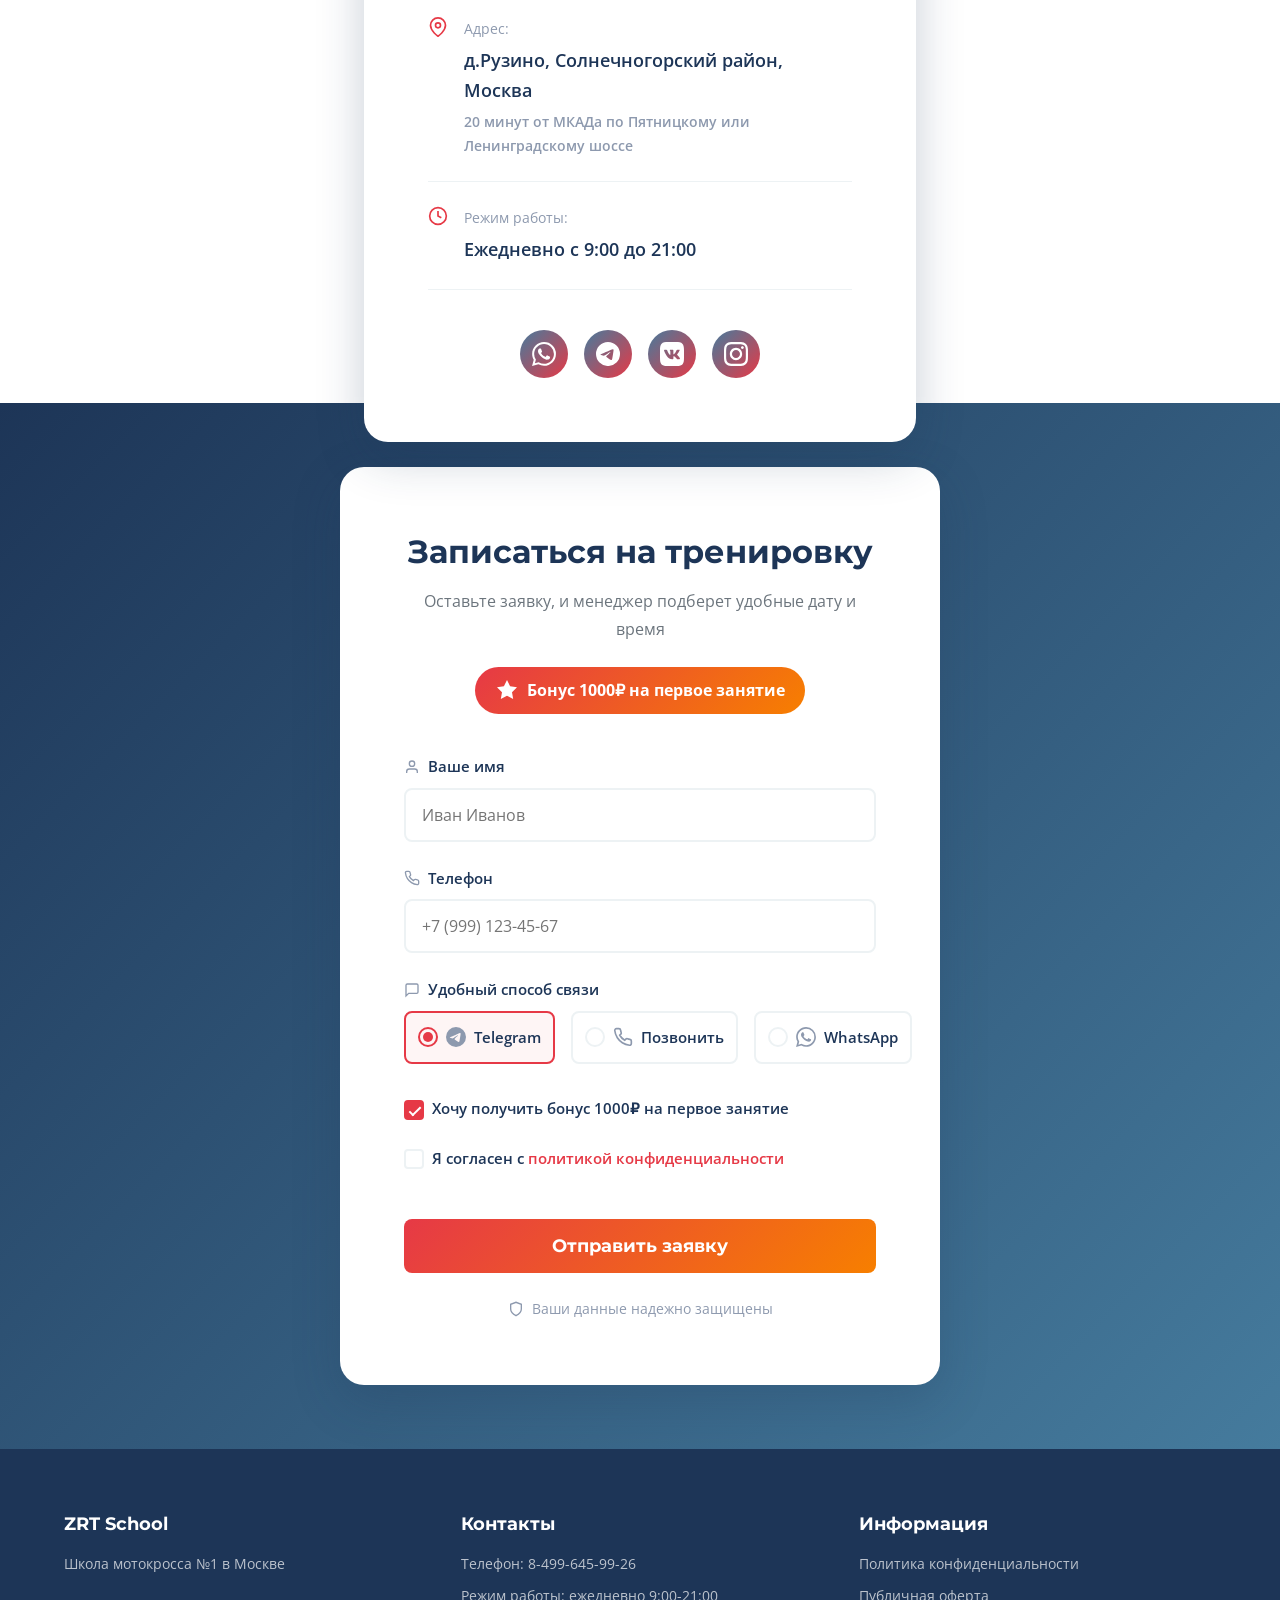
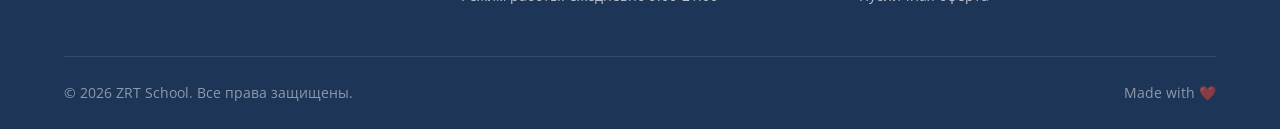
==== commit adf01df4: "Add files via upload" ====
--- a/index.html
+++ b/index.html
@@ -3,16 +3,34 @@
 <head>
     <meta charset="UTF-8">
     <meta name="viewport" content="width=device-width, initial-scale=1.0">
-    <title>Мотокросс в Москве - ZRT School</title>
-    <link rel="stylesheet" href="styles.css">
+    <title>Мотокросс в Москве - ZRT School | Тренировки по мотокроссу</title>
+    <meta name="description" content="Школа мотокросса ZRT в Москве. Тренировки для начинающих и профессионалов. Акция: бонус 1000₽ на первое занятие!">
+    <link rel="stylesheet" href="styles-improved.css">
+    <link rel="preconnect" href="https://fonts.googleapis.com">
+    <link rel="preconnect" href="https://fonts.gstatic.com" crossorigin>
+    <link href="https://fonts.googleapis.com/css2?family=Montserrat:wght@400;600;700;900&family=Open+Sans:wght@400;600&display=swap" rel="stylesheet">
 </head>
 <body>
     <!-- Header Section -->
     <header class="header">
         <div class="container">
-            <div class="promo-banner">
-                <span class="promo-label">АКЦИЯ НЕДЕЛИ</span>
-                <span class="promo-bonus">БОНУС 1000 ₽</span>
+            <div class="header-content">
+                <div class="logo">ZRT School</div>
+                <div class="promo-banner">
+                    <span class="promo-label">
+                        <svg class="icon-fire" width="16" height="16" viewBox="0 0 24 24" fill="currentColor">
+                            <path d="M12 23C7.03 23 3 18.97 3 14c0-3.35 1.75-6.28 4.4-8.08.4-.27.95.03.95.52 0 .23-.08.45-.23.62-1.44 1.64-2.32 3.78-2.32 6.14 0 5.08 4.14 9.2 9.2 9.2s9.2-4.12 9.2-9.2c0-2.36-.88-4.5-2.32-6.14-.15-.17-.23-.39-.23-.62 0-.49.55-.79.95-.52C19.25 7.72 21 10.65 21 14c0 4.97-4.03 9-9 9z"/>
+                        </svg>
+                        Акция недели
+                    </span>
+                    <span class="promo-bonus">Бонус 1000 ₽</span>
+                </div>
+                <a href="tel:84996459926" class="header-phone">
+                    <svg width="20" height="20" viewBox="0 0 24 24" fill="none" stroke="currentColor" stroke-width="2">
+                        <path d="M22 16.92v3a2 2 0 0 1-2.18 2 19.79 19.79 0 0 1-8.63-3.07 19.5 19.5 0 0 1-6-6 19.79 19.79 0 0 1-3.07-8.67A2 2 0 0 1 4.11 2h3a2 2 0 0 1 2 1.72 12.84 12.84 0 0 0 .7 2.81 2 2 0 0 1-.45 2.11L8.09 9.91a16 16 0 0 0 6 6l1.27-1.27a2 2 0 0 1 2.11-.45 12.84 12.84 0 0 0 2.81.7A2 2 0 0 1 22 16.92z"></path>
+                    </svg>
+                    8-499-645-99-26
+                </a>
             </div>
         </div>
     </header>
@@ -22,57 +40,165 @@
         <div class="hero-overlay"></div>
         <div class="container">
             <div class="hero-content">
-                <h1 class="hero-title">АКЦИЯ НЕДЕЛИ<br>БОНУС 1000 ₽</h1>
-                <p class="hero-subtitle">ТРЕНИРОВКА ПО МОТОКРОССУ: 90 минут и стресса КАК НЕ БЫВАЛО ;)</p>
+                <div class="hero-badge">
+                    Для взрослых новичков • всё включено • Москва
+                </div>
+                <h1 class="hero-title">
+                    Первая тренировка по мотокроссу в Москве — безопасно и с нуля
+                </h1>
+                <p class="hero-subtitle">90 минут на треке с тренером рядом. Мотоцикл и экипировка включены.</p>
                 <p class="hero-description">
-                    Езда на <span class="highlight">новеньком</span> внедорожном мотоцикле по трассе с подъемами, спусками, поворотами и 
-                    трамплинами зарядит вас драйвом и энергией на всю неделю и избавит от стресса
+                    Подходит, если ты никогда не ездил. Начинаем с базовых упражнений без "геройства".
                 </p>
-                <p class="hero-stats">Более 30 000 учеников начали кайфовать с нами в мотокроссе</p>
-                <button class="cta-button" onclick="scrollToForm()">ХОЧУ БОНУС 1000 ₽ НА ЗАНЯТИЕ</button>
-            </div>
-        </div>
-        <div class="scroll-indicator">↓</div>
+                <div class="hero-price">
+                    <span class="price-amount">от 5 500 до 8 000 ₽</span>
+                    <span class="price-note">за занятие (всё включено)</span>
+                </div>
+                <div class="hero-buttons">
+                    <button class="btn btn-primary" onclick="scrollToForm()">
+                        <svg width="20" height="20" viewBox="0 0 24 24" fill="none" stroke="currentColor" stroke-width="2">
+                            <path d="M3 3h18v18H3zM12 8v8m-4-4h8"/>
+                        </svg>
+                        Записаться на первое занятие
+                    </button>
+                    <button class="btn btn-secondary" onclick="scrollToSection('features')">
+                        <svg width="20" height="20" viewBox="0 0 24 24" fill="none" stroke="currentColor" stroke-width="2">
+                            <path d="M13 2L3 14h9l-1 8 10-12h-9l1-8z"></path>
+                        </svg>
+                        Что входит в занятие
+                    </button>
+                </div>
+                <p class="hero-cta-note">
+                    <svg width="16" height="16" viewBox="0 0 24 24" fill="none" stroke="currentColor" stroke-width="2">
+                        <polyline points="22 12 18 12 15 21 9 3 6 12 2 12"></polyline>
+                    </svg>
+                    Ответим за 2–5 минут • Подберём время • Без звонков, можно в WhatsApp/Telegram
+                </p>
+                <div class="hero-features">
+                    <div class="hero-feature">
+                        <svg width="24" height="24" viewBox="0 0 24 24" fill="none" stroke="currentColor" stroke-width="2">
+                            <path d="M9 11l3 3L22 4"></path>
+                            <path d="M21 12v7a2 2 0 01-2 2H5a2 2 0 01-2-2V5a2 2 0 012-2h11"></path>
+                        </svg>
+                        Без прав категории А
+                    </div>
+                    <div class="hero-feature">
+                        <svg width="24" height="24" viewBox="0 0 24 24" fill="none" stroke="currentColor" stroke-width="2">
+                            <path d="M12 22s8-4 8-10V5l-8-3-8 3v7c0 6 8 10 8 10z"></path>
+                        </svg>
+                        Экипировка и защита включены
+                    </div>
+                    <div class="hero-feature">
+                        <svg width="24" height="24" viewBox="0 0 24 24" fill="none" stroke="currentColor" stroke-width="2">
+                            <path d="M20 21v-2a4 4 0 00-4-4H8a4 4 0 00-4 4v2"></path>
+                            <circle cx="12" cy="7" r="4"></circle>
+                        </svg>
+                        Тренер рядом всё занятие
+                    </div>
+                </div>
+            </div>
+        </div>
+        <div class="scroll-indicator" onclick="scrollToSection('features')">
+            <svg width="24" height="24" viewBox="0 0 24 24" fill="none" stroke="currentColor" stroke-width="2">
+                <path d="M12 5v14M19 12l-7 7-7-7"/>
+            </svg>
+        </div>
     </section>
 
+    <!-- Stats Section -->
+    <section class="stats-section">
+        <div class="container">
+            <div class="stats-grid">
+                <div class="stat-item">
+                    <div class="stat-number" data-target="30000">0</div>
+                    <div class="stat-label">Учеников обучено</div>
+                </div>
+                <div class="stat-item">
+                    <div class="stat-number" data-target="15">0</div>
+                    <div class="stat-label">Лет опыта</div>
+                </div>
+                <div class="stat-item">
+                    <div class="stat-number" data-target="9">0</div>
+                    <div class="stat-label">Мотоциклов в парке</div>
+                </div>
+                <div class="stat-item">
+                    <div class="stat-number" data-target="98">0</div>
+                    <div class="stat-label">% довольных клиентов</div>
+                </div>
+            </div>
+        </div>
+    </section>
+
     <!-- Features Section -->
-    <section class="features">
+    <section class="features" id="features">
         <div class="container">
+            <h2 class="section-title">Почему выбирают нас</h2>
+            <p class="section-subtitle">Всё, что нужно для комфортной и безопасной тренировки</p>
             <div class="features-grid">
                 <div class="feature-card">
-                    <div class="feature-icon">🏍️</div>
-                    <h3>"ПОД КЛЮЧ" АБСОЛЮТНО ВСЁ ВЫДАЕМ: ОТ ЭКИПИРОВКИ ДО МОТОЦИКЛА И ТРЕНЕРА</h3>
-                    <p>Вам предоставят всю необходимую экипировку и защиту, японский мото, тренера. В комфортной раздевалке вы сможете переодеться до и после тренировки. Сможете принять душ и даже выпить чашечку кофе и отдохнуть. На территории мотокомплекса есть бесплатная парковка, мотокафе, детская комната с playstation, смотровая площадка для сопровождающих. Идеальное место для релакса всей семье, для компании друзей</p>
+                    <div class="feature-icon">
+                        <svg width="48" height="48" viewBox="0 0 24 24" fill="none" stroke="currentColor" stroke-width="1.5">
+                            <rect x="2" y="7" width="20" height="14" rx="2" ry="2"></rect>
+                            <path d="M16 21V5a2 2 0 0 0-2-2h-4a2 2 0 0 0-2 2v16"></path>
+                        </svg>
+                    </div>
+                    <h3>Всё «под ключ»</h3>
+                    <p>Экипировка, мотоцикл, тренер, раздевалка с душем, кафе и зона отдыха. Вам нужно только приехать!</p>
                 </div>
 
                 <div class="feature-card">
-                    <div class="feature-icon">🛡️</div>
-                    <h3>ЭТО БЕЗОПАСНО</h3>
-                    <p>Тренировка проходит под контролем опытного тренера. Вы будете в полной защите - мотоботы, панцирь, шлем, очки, наколенники, налокотники, перчатки и т.д. Ежедневный тщательный тех. осмотр мотоциклов</p>
+                    <div class="feature-icon">
+                        <svg width="48" height="48" viewBox="0 0 24 24" fill="none" stroke="currentColor" stroke-width="1.5">
+                            <path d="M12 22s8-4 8-10V5l-8-3-8 3v7c0 6 8 10 8 10z"></path>
+                        </svg>
+                    </div>
+                    <h3>Безопасность</h3>
+                    <p>Опытный тренер, полная защита и ежедневный техосмотр мотоциклов. Ваша безопасность — наш приоритет</p>
                 </div>
 
                 <div class="feature-card">
-                    <div class="feature-icon">📄</div>
-                    <h3>НЕ ТРЕБУЕТСЯ КАТЕГОРИЯ "А"</h3>
-                    <p>НЕ требуются водительские права "А", потому что кроссовый мотоцикл - это спортивный инвентарь на котором гоняют вне автомобильных трасс. Только специально подготовленные треки нашей школы</p>
+                    <div class="feature-icon">
+                        <svg width="48" height="48" viewBox="0 0 24 24" fill="none" stroke="currentColor" stroke-width="1.5">
+                            <path d="M14 2H6a2 2 0 0 0-2 2v16a2 2 0 0 0 2 2h12a2 2 0 0 0 2-2V8z"></path>
+                            <polyline points="14 2 14 8 20 8"></polyline>
+                            <line x1="16" y1="13" x2="8" y2="13"></line>
+                            <line x1="16" y1="17" x2="8" y2="17"></line>
+                            <polyline points="10 9 9 9 8 9"></polyline>
+                        </svg>
+                    </div>
+                    <h3>Без прав категории «А»</h3>
+                    <p>Кроссовый мотоцикл — спортивный инвентарь. Водительские права не требуются</p>
                 </div>
 
                 <div class="feature-card">
-                    <div class="feature-icon">⭐</div>
-                    <h3>ОПЫТ НЕ НУЖЕН И НЕ ВАЖЕН</h3>
-                    <p>Даже если вы ни разу не сидели на мотоцикле. Опытный инструктор все объяснит и вы проедите самостоятельно трассу уже на первой тренировке.</p>
+                    <div class="feature-icon">
+                        <svg width="48" height="48" viewBox="0 0 24 24" fill="none" stroke="currentColor" stroke-width="1.5">
+                            <path d="M12 2L2 7l10 5 10-5-10-5zM2 17l10 5 10-5M2 12l10 5 10-5"></path>
+                        </svg>
+                    </div>
+                    <h3>Опыт не важен</h3>
+                    <p>Даже если вы никогда не сидели на мотоцикле — вы проедете трассу уже на первой тренировке</p>
                 </div>
 
                 <div class="feature-card">
-                    <div class="feature-icon">⏰</div>
-                    <h3>УДОБНЫЕ ВРЕМЯ И ДЕНЬ</h3>
-                    <p>Вы сможете выбрать наиболее удобный для вас день и время. Есть слоты и в будни и в выходные с 9:00 до 21:00</p>
+                    <div class="feature-icon">
+                        <svg width="48" height="48" viewBox="0 0 24 24" fill="none" stroke="currentColor" stroke-width="1.5">
+                            <circle cx="12" cy="12" r="10"></circle>
+                            <polyline points="12 6 12 12 16 14"></polyline>
+                        </svg>
+                    </div>
+                    <h3>Удобное время</h3>
+                    <p>Занятия в будни и выходные с 9:00 до 21:00. Выберите комфортное для вас время</p>
                 </div>
 
                 <div class="feature-card">
-                    <div class="feature-icon">😊</div>
-                    <h3>ГАРАНТИРУЕМ - КАЙФ</h3>
-                    <p>Море ярких эмоций и впечатлений, улыбку до конца дня, заряд энергии и драйва. Побываете в интересных и живописных местах, вдохнете полной грудью свежего воздуха</p>
+                    <div class="feature-icon">
+                        <svg width="48" height="48" viewBox="0 0 24 24" fill="none" stroke="currentColor" stroke-width="1.5">
+                            <path d="M20.84 4.61a5.5 5.5 0 0 0-7.78 0L12 5.67l-1.06-1.06a5.5 5.5 0 0 0-7.78 7.78l1.06 1.06L12 21.23l7.78-7.78 1.06-1.06a5.5 5.5 0 0 0 0-7.78z"></path>
+                        </svg>
+                    </div>
+                    <h3>Гарантируем удовольствие</h3>
+                    <p>Море эмоций, заряд энергии и драйва. Вы получите незабываемые впечатления!</p>
                 </div>
             </div>
         </div>
@@ -81,73 +207,205 @@
     <!-- Photo Gallery Section -->
     <section class="photo-gallery">
         <div class="container">
+            <h2 class="section-title">Галерея</h2>
+            <p class="section-subtitle">Фотографии с наших тренировок</p>
             <div class="gallery-grid">
-                <div class="gallery-item" style="background-image: url('https://static.tildacdn.com/tild6533-3238-4234-b366-303935383035/IMG_4446.jpg')"></div>
-                <div class="gallery-item" style="background-image: url('https://static.tildacdn.com/tild3161-6639-4239-b733-353762613835/IMG_1709.jpg')"></div>
-                <div class="gallery-item" style="background-image: url('https://static.tildacdn.com/tild3565-3738-4461-b765-323835353235/IMG_4445.jpg')"></div>
-                <div class="gallery-item" style="background-image: url('https://static.tildacdn.com/tild6639-3736-4237-b337-303964656337/IMG_4427.jpg')"></div>
-                <div class="gallery-item" style="background-image: url('https://static.tildacdn.com/tild3839-3031-4664-b862-326335393938/IMG_3918.jpg')"></div>
-                <div class="gallery-item" style="background-image: url('https://static.tildacdn.com/tild3030-3562-4439-a536-343032623932/IMG_3919.jpg')"></div>
-                <div class="gallery-item" style="background-image: url('https://static.tildacdn.com/tild6661-3239-4562-a665-633835613635/IMG_3934.jpg')"></div>
-                <div class="gallery-item" style="background-image: url('https://static.tildacdn.com/tild3331-3066-4436-b366-656434613363/IMG_3920.jpg')"></div>
+                <div class="gallery-item" data-src="https://static.tildacdn.com/tild6533-3238-4234-b366-303935383035/IMG_4446.jpg">
+                    <img src="https://static.tildacdn.com/tild6533-3238-4234-b366-303935383035/IMG_4446.jpg" alt="Тренировка по мотокроссу" loading="lazy">
+                    <div class="gallery-overlay">
+                        <svg width="48" height="48" viewBox="0 0 24 24" fill="none" stroke="currentColor" stroke-width="2">
+                            <path d="M1 12s4-8 11-8 11 8 11 8-4 8-11 8-11-8-11-8z"></path>
+                            <circle cx="12" cy="12" r="3"></circle>
+                        </svg>
+                    </div>
+                </div>
+                <div class="gallery-item" data-src="https://static.tildacdn.com/tild3161-6639-4239-b733-353762613835/IMG_1709.jpg">
+                    <img src="https://static.tildacdn.com/tild3161-6639-4239-b733-353762613835/IMG_1709.jpg" alt="Зимний мотокросс" loading="lazy">
+                    <div class="gallery-overlay">
+                        <svg width="48" height="48" viewBox="0 0 24 24" fill="none" stroke="currentColor" stroke-width="2">
+                            <path d="M1 12s4-8 11-8 11 8 11 8-4 8-11 8-11-8-11-8z"></path>
+                            <circle cx="12" cy="12" r="3"></circle>
+                        </svg>
+                    </div>
+                </div>
+                <div class="gallery-item" data-src="https://static.tildacdn.com/tild3565-3738-4461-b765-323835353235/IMG_4445.jpg">
+                    <img src="https://static.tildacdn.com/tild3565-3738-4461-b765-323835353235/IMG_4445.jpg" alt="Гонки на мотоциклах" loading="lazy">
+                    <div class="gallery-overlay">
+                        <svg width="48" height="48" viewBox="0 0 24 24" fill="none" stroke="currentColor" stroke-width="2">
+                            <path d="M1 12s4-8 11-8 11 8 11 8-4 8-11 8-11-8-11-8z"></path>
+                            <circle cx="12" cy="12" r="3"></circle>
+                        </svg>
+                    </div>
+                </div>
+                <div class="gallery-item" data-src="https://static.tildacdn.com/tild6639-3736-4237-b337-303964656337/IMG_4427.jpg">
+                    <img src="https://static.tildacdn.com/tild6639-3736-4237-b337-303964656337/IMG_4427.jpg" alt="Детский мотокросс" loading="lazy">
+                    <div class="gallery-overlay">
+                        <svg width="48" height="48" viewBox="0 0 24 24" fill="none" stroke="currentColor" stroke-width="2">
+                            <path d="M1 12s4-8 11-8 11 8 11 8-4 8-11 8-11-8-11-8z"></path>
+                            <circle cx="12" cy="12" r="3"></circle>
+                        </svg>
+                    </div>
+                </div>
+                <div class="gallery-item" data-src="https://static.tildacdn.com/tild3839-3031-4664-b862-326335393938/IMG_3918.jpg">
+                    <img src="https://static.tildacdn.com/tild3839-3031-4664-b862-326335393938/IMG_3918.jpg" alt="Эндуро тренировка" loading="lazy">
+                    <div class="gallery-overlay">
+                        <svg width="48" height="48" viewBox="0 0 24 24" fill="none" stroke="currentColor" stroke-width="2">
+                            <path d="M1 12s4-8 11-8 11 8 11 8-4 8-11 8-11-8-11-8z"></path>
+                            <circle cx="12" cy="12" r="3"></circle>
+                        </svg>
+                    </div>
+                </div>
+                <div class="gallery-item" data-src="https://static.tildacdn.com/tild3030-3562-4439-a536-343032623932/IMG_3919.jpg">
+                    <img src="https://static.tildacdn.com/tild3030-3562-4439-a536-343032623932/IMG_3919.jpg" alt="Трюки на мотоцикле" loading="lazy">
+                    <div class="gallery-overlay">
+                        <svg width="48" height="48" viewBox="0 0 24 24" fill="none" stroke="currentColor" stroke-width="2">
+                            <path d="M1 12s4-8 11-8 11 8 11 8-4 8-11 8-11-8-11-8z"></path>
+                            <circle cx="12" cy="12" r="3"></circle>
+                        </svg>
+                    </div>
+                </div>
             </div>
         </div>
     </section>
+
+    <!-- Lightbox -->
+    <div id="lightbox" class="lightbox">
+        <button class="lightbox-close" onclick="closeLightbox()">
+            <svg width="32" height="32" viewBox="0 0 24 24" fill="none" stroke="currentColor" stroke-width="2">
+                <line x1="18" y1="6" x2="6" y2="18"></line>
+                <line x1="6" y1="6" x2="18" y2="18"></line>
+            </svg>
+        </button>
+        <button class="lightbox-prev" onclick="changeLightboxImage(-1)">
+            <svg width="32" height="32" viewBox="0 0 24 24" fill="none" stroke="currentColor" stroke-width="2">
+                <polyline points="15 18 9 12 15 6"></polyline>
+            </svg>
+        </button>
+        <img id="lightbox-img" src="" alt="">
+        <button class="lightbox-next" onclick="changeLightboxImage(1)">
+            <svg width="32" height="32" viewBox="0 0 24 24" fill="none" stroke="currentColor" stroke-width="2">
+                <polyline points="9 18 15 12 9 6"></polyline>
+            </svg>
+        </button>
+    </div>
 
     <!-- Target Audience Section -->
     <section class="target-audience">
         <div class="container">
-            <h2 class="section-title">Записывайтесь если</h2>
+            <h2 class="section-title">Для кого наши тренировки</h2>
             <div class="audience-grid">
                 <div class="audience-card">
-                    <div class="audience-icon">⚡</div>
+                    <div class="audience-icon">
+                        <svg width="48" height="48" viewBox="0 0 24 24" fill="none" stroke="currentColor" stroke-width="1.5">
+                            <path d="M13 2L3 14h9l-1 8 10-12h-9l1-8z"></path>
+                        </svg>
+                    </div>
                     <h4>Любите активный отдых</h4>
                 </div>
                 <div class="audience-card">
-                    <div class="audience-icon">🏔️</div>
+                    <div class="audience-icon">
+                        <svg width="48" height="48" viewBox="0 0 24 24" fill="none" stroke="currentColor" stroke-width="1.5">
+                            <path d="M17 18a5 5 0 0 0-10 0"></path>
+                            <line x1="12" y1="9" x2="12" y2="2"></line>
+                            <line x1="4.22" y1="10.22" x2="5.64" y2="11.64"></line>
+                            <line x1="1" y1="18" x2="3" y2="18"></line>
+                            <line x1="21" y1="18" x2="23" y2="18"></line>
+                            <line x1="18.36" y1="11.64" x2="19.78" y2="10.22"></line>
+                            <line x1="23" y1="22" x2="1" y2="22"></line>
+                            <path d="M16 5a4 4 0 0 0-8 0"></path>
+                        </svg>
+                    </div>
                     <h4>Любите экстрим и адреналин</h4>
                 </div>
                 <div class="audience-card">
-                    <div class="audience-icon">😌</div>
+                    <div class="audience-icon">
+                        <svg width="48" height="48" viewBox="0 0 24 24" fill="none" stroke="currentColor" stroke-width="1.5">
+                            <circle cx="12" cy="12" r="10"></circle>
+                            <path d="M8 14s1.5 2 4 2 4-2 4-2"></path>
+                            <line x1="9" y1="9" x2="9.01" y2="9"></line>
+                            <line x1="15" y1="9" x2="15.01" y2="9"></line>
+                        </svg>
+                    </div>
                     <h4>Хотите избавиться от стресса</h4>
                 </div>
                 <div class="audience-card">
-                    <div class="audience-icon">🚀</div>
+                    <div class="audience-icon">
+                        <svg width="48" height="48" viewBox="0 0 24 24" fill="none" stroke="currentColor" stroke-width="1.5">
+                            <line x1="12" y1="20" x2="12" y2="10"></line>
+                            <line x1="18" y1="20" x2="18" y2="4"></line>
+                            <line x1="6" y1="20" x2="6" y2="16"></line>
+                        </svg>
+                    </div>
                     <h4>Хотите прокачать навыки</h4>
                 </div>
                 <div class="audience-card">
-                    <div class="audience-icon">👥</div>
-                    <h4>Хотите познакомиться с веселыми людьми</h4>
+                    <div class="audience-icon">
+                        <svg width="48" height="48" viewBox="0 0 24 24" fill="none" stroke="currentColor" stroke-width="1.5">
+                            <path d="M17 21v-2a4 4 0 0 0-4-4H5a4 4 0 0 0-4 4v2"></path>
+                            <circle cx="9" cy="7" r="4"></circle>
+                            <path d="M23 21v-2a4 4 0 0 0-3-3.87"></path>
+                            <path d="M16 3.13a4 4 0 0 1 0 7.75"></path>
+                        </svg>
+                    </div>
+                    <h4>Хотите познакомиться с новыми людьми</h4>
                 </div>
                 <div class="audience-card">
-                    <div class="audience-icon">✨</div>
+                    <div class="audience-icon">
+                        <svg width="48" height="48" viewBox="0 0 24 24" fill="none" stroke="currentColor" stroke-width="1.5">
+                            <polygon points="12 2 15.09 8.26 22 9.27 17 14.14 18.18 21.02 12 17.77 5.82 21.02 7 14.14 2 9.27 8.91 8.26 12 2"></polygon>
+                        </svg>
+                    </div>
                     <h4>Хотите новых впечатлений</h4>
                 </div>
             </div>
-            <button class="cta-button secondary" onclick="scrollToForm()">ПОДАРИТЬ ТРЕНИРОВКУ</button>
+            <div class="section-cta">
+                <button class="btn btn-primary" onclick="scrollToForm()">Записаться на тренировку</button>
+                <button class="btn btn-outline" onclick="scrollToSection('contact')">Подарить сертификат</button>
+            </div>
         </div>
     </section>
 
     <!-- Motorcycles Section -->
-    <section class="motorcycles">
+    <section class="motorcycles" id="motorcycles">
         <div class="container">
-            <h2 class="section-title">НАШ МОТОПАРК</h2>
-            <p class="section-subtitle">Состоит из японской мототехники. Наши специалисты проводят строгий осмотр перед тренировкой, станция технического обслуживания работает ежедневно</p>
+            <h2 class="section-title">Наш мотопарк</h2>
+            <p class="section-subtitle">Японская мототехника с ежедневным техосмотром</p>
             
             <div class="moto-carousel">
-                <button class="carousel-btn prev" onclick="moveCarousel(-1)">‹</button>
+                <button class="carousel-btn prev" onclick="moveCarousel(-1)" aria-label="Предыдущий мотоцикл">
+                    <svg width="24" height="24" viewBox="0 0 24 24" fill="none" stroke="currentColor" stroke-width="2">
+                        <polyline points="15 18 9 12 15 6"></polyline>
+                    </svg>
+                </button>
                 <div class="moto-carousel-container">
                     <div class="moto-slide active">
                         <div class="moto-card-horizontal">
                             <div class="moto-info">
+                                <span class="moto-badge">Для детей</span>
                                 <h3>Kawasaki KX 85</h3>
-                                <p class="moto-subtitle">Серьезный аппарат</p>
-                                <p class="moto-age">Для детей от 10 до 13 лет</p>
-                                <p class="moto-description">Близок к полноразмерным кроссовым мотоциклам. Из больших плюсов: мощность и легкость, по сравнению с похожими моделями.</p>
-                                <button class="moto-button" onclick="scrollToForm()">ОБКАТАТЬ СО СКИДКОЙ</button>
+                                <p class="moto-subtitle">Серьезный аппарат для юных гонщиков</p>
+                                <p class="moto-age">
+                                    <svg width="16" height="16" viewBox="0 0 24 24" fill="none" stroke="currentColor" stroke-width="2">
+                                        <path d="M20 21v-2a4 4 0 0 0-4-4H8a4 4 0 0 0-4 4v2"></path>
+                                        <circle cx="12" cy="7" r="4"></circle>
+                                    </svg>
+                                    Для детей от 10 до 13 лет
+                                </p>
+                                <p class="moto-description">Близок к полноразмерным кроссовым мотоциклам. Мощность и легкость по сравнению с похожими моделями.</p>
+                                <div class="moto-specs">
+                                    <div class="spec-item">
+                                        <span class="spec-label">Объем</span>
+                                        <span class="spec-value">85cc</span>
+                                    </div>
+                                    <div class="spec-item">
+                                        <span class="spec-label">Тип</span>
+                                        <span class="spec-value">2-тактный</span>
+                                    </div>
+                                </div>
+                                <button class="btn btn-primary" onclick="scrollToForm()">Записаться</button>
                             </div>
                             <div class="moto-image">
-                                <img src="https://static.tildacdn.com/tild3830-3964-4736-a433-666532613537/kawasaki-kx85-2021-v.png" alt="Kawasaki KX 85">
+                                <img src="https://static.tildacdn.com/tild3830-3964-4736-a433-666532613537/kawasaki-kx85-2021-v.png" alt="Kawasaki KX 85" loading="lazy">
                             </div>
                         </div>
                     </div>
@@ -155,14 +413,31 @@
                     <div class="moto-slide">
                         <div class="moto-card-horizontal">
                             <div class="moto-info">
+                                <span class="moto-badge">Начальный уровень</span>
                                 <h3>Yamaha TTR 125</h3>
-                                <p class="moto-subtitle">Отлично подходит для первых, серьезных шагов в мотокроссе</p>
-                                <p class="moto-age">Для детей от 10 лет и миниатюрных девушек</p>
-                                <p class="moto-description">Аппарат с лучшей управляемостью в классе мотоциклов 125 2т.</p>
-                                <button class="moto-button" onclick="scrollToForm()">ОБКАТАТЬ СО СКИДКОЙ</button>
+                                <p class="moto-subtitle">Первые шаги в мотокроссе</p>
+                                <p class="moto-age">
+                                    <svg width="16" height="16" viewBox="0 0 24 24" fill="none" stroke="currentColor" stroke-width="2">
+                                        <path d="M20 21v-2a4 4 0 0 0-4-4H8a4 4 0 0 0-4 4v2"></path>
+                                        <circle cx="12" cy="7" r="4"></circle>
+                                    </svg>
+                                    Для детей от 10 лет и миниатюрных девушек
+                                </p>
+                                <p class="moto-description">Лучшая управляемость в классе мотоциклов 125cc 2т. Идеален для начинающих.</p>
+                                <div class="moto-specs">
+                                    <div class="spec-item">
+                                        <span class="spec-label">Объем</span>
+                                        <span class="spec-value">125cc</span>
+                                    </div>
+                                    <div class="spec-item">
+                                        <span class="spec-label">Тип</span>
+                                        <span class="spec-value">2-тактный</span>
+                                    </div>
+                                </div>
+                                <button class="btn btn-primary" onclick="scrollToForm()">Записаться</button>
                             </div>
                             <div class="moto-image">
-                                <img src="https://static.tildacdn.com/tild6236-6439-4562-a332-346632333864/yamaha-ttr125-2019-v.png" alt="Yamaha TTR 125">
+                                <img src="https://static.tildacdn.com/tild6236-6439-4562-a332-346632333864/yamaha-ttr125-2019-v.png" alt="Yamaha TTR 125" loading="lazy">
                             </div>
                         </div>
                     </div>
@@ -170,14 +445,31 @@
                     <div class="moto-slide">
                         <div class="moto-card-horizontal">
                             <div class="moto-info">
+                                <span class="moto-badge">Популярный</span>
                                 <h3>YAMAHA YZ 125</h3>
-                                <p class="moto-subtitle">Отлично подходит для первых, серьезных шагов в мотокроссе</p>
-                                <p class="moto-age">Для детей от 14 лет и взрослых</p>
-                                <p class="moto-description">Аппарат с лучшей управляемостью в классе мотоциклов 125 2т.</p>
-                                <button class="moto-button" onclick="scrollToForm()">ОБКАТАТЬ СО СКИДКОЙ</button>
+                                <p class="moto-subtitle">Проверенная классика</p>
+                                <p class="moto-age">
+                                    <svg width="16" height="16" viewBox="0 0 24 24" fill="none" stroke="currentColor" stroke-width="2">
+                                        <path d="M20 21v-2a4 4 0 0 0-4-4H8a4 4 0 0 0-4 4v2"></path>
+                                        <circle cx="12" cy="7" r="4"></circle>
+                                    </svg>
+                                    Для детей от 14 лет и взрослых
+                                </p>
+                                <p class="moto-description">Превосходная управляемость и надежность. Идеален для прогрессирования в мотокроссе.</p>
+                                <div class="moto-specs">
+                                    <div class="spec-item">
+                                        <span class="spec-label">Объем</span>
+                                        <span class="spec-value">125cc</span>
+                                    </div>
+                                    <div class="spec-item">
+                                        <span class="spec-label">Тип</span>
+                                        <span class="spec-value">2-тактный</span>
+                                    </div>
+                                </div>
+                                <button class="btn btn-primary" onclick="scrollToForm()">Записаться</button>
                             </div>
                             <div class="moto-image">
-                                <img src="https://static.tildacdn.com/tild3433-3339-4139-a232-656336323331/yamaha-yz125-2020-vi.png" alt="YAMAHA YZ 125">
+                                <img src="https://static.tildacdn.com/tild3433-3339-4139-a232-656336323331/yamaha-yz125-2020-vi.png" alt="YAMAHA YZ 125" loading="lazy">
                             </div>
                         </div>
                     </div>
@@ -185,14 +477,31 @@
                     <div class="moto-slide">
                         <div class="moto-card-horizontal">
                             <div class="moto-info">
+                                <span class="moto-badge">Хит продаж</span>
                                 <h3>KTM SX 125</h3>
-                                <p class="moto-subtitle">Эффективные тормоза и мощный мотор</p>
-                                <p class="moto-age">Для детей от 14 лет и взрослых</p>
-                                <p class="moto-description">Самая популярная модель мотоциклов для юношей.</p>
-                                <button class="moto-button" onclick="scrollToForm()">ОБКАТАТЬ СО СКИДКОЙ</button>
+                                <p class="moto-subtitle">Мощь и точность</p>
+                                <p class="moto-age">
+                                    <svg width="16" height="16" viewBox="0 0 24 24" fill="none" stroke="currentColor" stroke-width="2">
+                                        <path d="M20 21v-2a4 4 0 0 0-4-4H8a4 4 0 0 0-4 4v2"></path>
+                                        <circle cx="12" cy="7" r="4"></circle>
+                                    </svg>
+                                    Для детей от 14 лет и взрослых
+                                </p>
+                                <p class="moto-description">Самая популярная модель для юношей. Эффективные тормоза и мощный мотор.</p>
+                                <div class="moto-specs">
+                                    <div class="spec-item">
+                                        <span class="spec-label">Объем</span>
+                                        <span class="spec-value">125cc</span>
+                                    </div>
+                                    <div class="spec-item">
+                                        <span class="spec-label">Тип</span>
+                                        <span class="spec-value">2-тактный</span>
+                                    </div>
+                                </div>
+                                <button class="btn btn-primary" onclick="scrollToForm()">Записаться</button>
                             </div>
                             <div class="moto-image">
-                                <img src="https://static.tildacdn.com/tild3361-6239-4633-a336-343639323539/ktm-sx125-2020-viol.png" alt="KTM SX 125">
+                                <img src="https://static.tildacdn.com/tild3361-6239-4633-a336-343639323539/ktm-sx125-2020-viol.png" alt="KTM SX 125" loading="lazy">
                             </div>
                         </div>
                     </div>
@@ -200,79 +509,40 @@
                     <div class="moto-slide">
                         <div class="moto-card-horizontal">
                             <div class="moto-info">
+                                <span class="moto-badge">Для взрослых</span>
                                 <h3>YAMAHA WRF 250</h3>
-                                <p class="moto-subtitle">Подойдет для начального и среднего уровня навыков</p>
-                                <p class="moto-age">Для взрослых</p>
-                                <p class="moto-description">4т мотоцикл, с электростартером и сбалансированной подвеской. Подойдет для начального и среднего уровня навыков. Отлично подойдет для тех, кто не любит кикстартеры.</p>
-                                <button class="moto-button" onclick="scrollToForm()">ОБКАТАТЬ СО СКИДКОЙ</button>
+                                <p class="moto-subtitle">Универсальный выбор</p>
+                                <p class="moto-age">
+                                    <svg width="16" height="16" viewBox="0 0 24 24" fill="none" stroke="currentColor" stroke-width="2">
+                                        <path d="M20 21v-2a4 4 0 0 0-4-4H8a4 4 0 0 0-4 4v2"></path>
+                                        <circle cx="12" cy="7" r="4"></circle>
+                                    </svg>
+                                    Для взрослых
+                                </p>
+                                <p class="moto-description">4-тактный с электростартером. Идеален для начального и среднего уровня. Для тех, кто не любит кикстартеры.</p>
+                                <div class="moto-specs">
+                                    <div class="spec-item">
+                                        <span class="spec-label">Объем</span>
+                                        <span class="spec-value">250cc</span>
+                                    </div>
+                                    <div class="spec-item">
+                                        <span class="spec-label">Тип</span>
+                                        <span class="spec-value">4-тактный</span>
+                                    </div>
+                                </div>
+                                <button class="btn btn-primary" onclick="scrollToForm()">Записаться</button>
                             </div>
                             <div class="moto-image">
-                                <img src="https://static.tildacdn.com/tild3664-3662-4666-b931-303430656636/yamaha-wrf250-2020-v.png" alt="YAMAHA WRF 250">
+                                <img src="https://static.tildacdn.com/tild3664-3662-4666-b931-303430656636/yamaha-wrf250-2020-v.png" alt="YAMAHA WRF 250" loading="lazy">
                             </div>
                         </div>
                     </div>
-
-                    <div class="moto-slide">
-                        <div class="moto-card-horizontal">
-                            <div class="moto-info">
-                                <h3>KAWASAKI KX 250</h3>
-                                <p class="moto-subtitle">Полноценный спортивный снаряд</p>
-                                <p class="moto-age">Для взрослых</p>
-                                <p class="moto-description">Отлично подойдет для тех, кто овладел базовым навыками мотокросса и хочет продолжать прогрессировать. Из основных плюсов данного мотоцикла – мощный мотор.</p>
-                                <button class="moto-button" onclick="scrollToForm()">ОБКАТАТЬ СО СКИДКОЙ</button>
-                            </div>
-                            <div class="moto-image">
-                                <img src="https://static.tildacdn.com/tild3262-3735-4565-b765-656330633064/kawasaki-kx250-2021-.png" alt="KAWASAKI KX 250">
-                            </div>
-                        </div>
-                    </div>
-
-                    <div class="moto-slide">
-                        <div class="moto-card-horizontal">
-                            <div class="moto-info">
-                                <h3>YAMAHA YZF 250</h3>
-                                <p class="moto-subtitle">Славится своей управляемостью и превосходными подвесками</p>
-                                <p class="moto-age">Для взрослых</p>
-                                <p class="moto-description">Японский кроссовой мотоцикл, 4т. Отлично подойдет для тех, кто уверенно ездит на ровной площадке мотокросса и хочет дальше прогрессировать, переходя на полноценную трассу мотокросса.</p>
-                                <button class="moto-button" onclick="scrollToForm()">ОБКАТАТЬ СО СКИДКОЙ</button>
-                            </div>
-                            <div class="moto-image">
-                                <img src="https://static.tildacdn.com/tild3938-3862-4165-a339-366136313738/yamaha-yzf250-2021-v.png" alt="YAMAHA YZF 250">
-                            </div>
-                        </div>
-                    </div>
-
-                    <div class="moto-slide">
-                        <div class="moto-card-horizontal">
-                            <div class="moto-info">
-                                <h3>Honda XR 230</h3>
-                                <p class="moto-subtitle">Отлично подходит для эндуро выездов</p>
-                                <p class="moto-age">Для детей от 14 лет и взрослых</p>
-                                <p class="moto-description">Отличный 4т мотоцикл для начального уровня. Плавный ход, мягкая подвеска, электростартер - всё, что нужно для постепенного изучения техники без лишнего стресса. Рост 160 - 175 см</p>
-                                <button class="moto-button" onclick="scrollToForm()">ОБКАТАТЬ СО СКИДКОЙ</button>
-                            </div>
-                            <div class="moto-image">
-                                <img src="https://static.tildacdn.com/tild3835-3461-4238-b833-363235633132/honda-xr230-2019-vi.png" alt="Honda XR 230">
-                            </div>
-                        </div>
-                    </div>
-
-                    <div class="moto-slide">
-                        <div class="moto-card-horizontal">
-                            <div class="moto-info">
-                                <h3>Honda XR 250</h3>
-                                <p class="moto-subtitle">Отлично подходит для эндуро выездов</p>
-                                <p class="moto-age">Для детей от 14 лет и взрослых</p>
-                                <p class="moto-description">Отличный 4т мотоцикл для начального уровня. Плавный ход, мягкая подвеска, электростартер - всё, что нужно для постепенного изучения техники без лишнего стресса. Рост от 175 см</p>
-                                <button class="moto-button" onclick="scrollToForm()">ОБКАТАТЬ СО СКИДКОЙ</button>
-                            </div>
-                            <div class="moto-image">
-                                <img src="https://static.tildacdn.com/tild3762-3766-4765-b339-313334663036/honda-xr250-2019-vi.png" alt="Honda XR 250">
-                            </div>
-                        </div>
-                    </div>
-                </div>
-                <button class="carousel-btn next" onclick="moveCarousel(1)">›</button>
+                </div>
+                <button class="carousel-btn next" onclick="moveCarousel(1)" aria-label="Следующий мотоцикл">
+                    <svg width="24" height="24" viewBox="0 0 24 24" fill="none" stroke="currentColor" stroke-width="2">
+                        <polyline points="9 18 15 12 9 6"></polyline>
+                    </svg>
+                </button>
             </div>
             
             <div class="carousel-dots">
@@ -281,10 +551,223 @@
                 <span class="dot" onclick="currentSlide(2)"></span>
                 <span class="dot" onclick="currentSlide(3)"></span>
                 <span class="dot" onclick="currentSlide(4)"></span>
-                <span class="dot" onclick="currentSlide(5)"></span>
-                <span class="dot" onclick="currentSlide(6)"></span>
-                <span class="dot" onclick="currentSlide(7)"></span>
-                <span class="dot" onclick="currentSlide(8)"></span>
+            </div>
+        </div>
+    </section>
+
+    <!-- Testimonials Section -->
+    <section class="testimonials">
+        <div class="container">
+            <h2 class="section-title">Отзывы наших клиентов</h2>
+            <p class="section-subtitle">Более 30 000 довольных учеников</p>
+            <div class="testimonials-grid">
+                <div class="testimonial-card">
+                    <div class="testimonial-rating">
+                        <svg width="20" height="20" viewBox="0 0 24 24" fill="currentColor">
+                            <path d="M12 2L15.09 8.26L22 9.27L17 14.14L18.18 21.02L12 17.77L5.82 21.02L7 14.14L2 9.27L8.91 8.26L12 2Z"/>
+                        </svg>
+                        <svg width="20" height="20" viewBox="0 0 24 24" fill="currentColor">
+                            <path d="M12 2L15.09 8.26L22 9.27L17 14.14L18.18 21.02L12 17.77L5.82 21.02L7 14.14L2 9.27L8.91 8.26L12 2Z"/>
+                        </svg>
+                        <svg width="20" height="20" viewBox="0 0 24 24" fill="currentColor">
+                            <path d="M12 2L15.09 8.26L22 9.27L17 14.14L18.18 21.02L12 17.77L5.82 21.02L7 14.14L2 9.27L8.91 8.26L12 2Z"/>
+                        </svg>
+                        <svg width="20" height="20" viewBox="0 0 24 24" fill="currentColor">
+                            <path d="M12 2L15.09 8.26L22 9.27L17 14.14L18.18 21.02L12 17.77L5.82 21.02L7 14.14L2 9.27L8.91 8.26L12 2Z"/>
+                        </svg>
+                        <svg width="20" height="20" viewBox="0 0 24 24" fill="currentColor">
+                            <path d="M12 2L15.09 8.26L22 9.27L17 14.14L18.18 21.02L12 17.77L5.82 21.02L7 14.14L2 9.27L8.91 8.26L12 2Z"/>
+                        </svg>
+                    </div>
+                    <p class="testimonial-text">"Это был мой первый опыт на мотоцикле, тренер Дмитрий очень все подробно объяснял, с минимальным количеством замечаний и нереальными эмоциями я закончила тренировку. Хочу приезжать снова и снова!"</p>
+                    <div class="testimonial-author">
+                        <strong>Арина</strong>
+                        <span>Первое занятие · июль 2025</span>
+                    </div>
+                </div>
+
+                <div class="testimonial-card">
+                    <div class="testimonial-rating">
+                        <svg width="20" height="20" viewBox="0 0 24 24" fill="currentColor">
+                            <path d="M12 2L15.09 8.26L22 9.27L17 14.14L18.18 21.02L12 17.77L5.82 21.02L7 14.14L2 9.27L8.91 8.26L12 2Z"/>
+                        </svg>
+                        <svg width="20" height="20" viewBox="0 0 24 24" fill="currentColor">
+                            <path d="M12 2L15.09 8.26L22 9.27L17 14.14L18.18 21.02L12 17.77L5.82 21.02L7 14.14L2 9.27L8.91 8.26L12 2Z"/>
+                        </svg>
+                        <svg width="20" height="20" viewBox="0 0 24 24" fill="currentColor">
+                            <path d="M12 2L15.09 8.26L22 9.27L17 14.14L18.18 21.02L12 17.77L5.82 21.02L7 14.14L2 9.27L8.91 8.26L12 2Z"/>
+                        </svg>
+                        <svg width="20" height="20" viewBox="0 0 24 24" fill="currentColor">
+                            <path d="M12 2L15.09 8.26L22 9.27L17 14.14L18.18 21.02L12 17.77L5.82 21.02L7 14.14L2 9.27L8.91 8.26L12 2Z"/>
+                        </svg>
+                        <svg width="20" height="20" viewBox="0 0 24 24" fill="currentColor">
+                            <path d="M12 2L15.09 8.26L22 9.27L17 14.14L18.18 21.02L12 17.77L5.82 21.02L7 14.14L2 9.27L8.91 8.26L12 2Z"/>
+                        </svg>
+                    </div>
+                    <p class="testimonial-text">"Приехали кататься с дочерью 9 лет. На первом занятии встретили, помогли переодеться, проинструктировали, размяли и она поехала! В конце занятия сказала: 'Еще хочу!!!'. Пойдем еще. Советую."</p>
+                    <div class="testimonial-author">
+                        <strong>Кирилл С.</strong>
+                        <span>С дочерью 9 лет · сентябрь 2025</span>
+                    </div>
+                </div>
+
+                <div class="testimonial-card">
+                    <div class="testimonial-rating">
+                        <svg width="20" height="20" viewBox="0 0 24 24" fill="currentColor">
+                            <path d="M12 2L15.09 8.26L22 9.27L17 14.14L18.18 21.02L12 17.77L5.82 21.02L7 14.14L2 9.27L8.91 8.26L12 2Z"/>
+                        </svg>
+                        <svg width="20" height="20" viewBox="0 0 24 24" fill="currentColor">
+                            <path d="M12 2L15.09 8.26L22 9.27L17 14.14L18.18 21.02L12 17.77L5.82 21.02L7 14.14L2 9.27L8.91 8.26L12 2Z"/>
+                        </svg>
+                        <svg width="20" height="20" viewBox="0 0 24 24" fill="currentColor">
+                            <path d="M12 2L15.09 8.26L22 9.27L17 14.14L18.18 21.02L12 17.77L5.82 21.02L7 14.14L2 9.27L8.91 8.26L12 2Z"/>
+                        </svg>
+                        <svg width="20" height="20" viewBox="0 0 24 24" fill="currentColor">
+                            <path d="M12 2L15.09 8.26L22 9.27L17 14.14L18.18 21.02L12 17.77L5.82 21.02L7 14.14L2 9.27L8.91 8.26L12 2Z"/>
+                        </svg>
+                        <svg width="20" height="20" viewBox="0 0 24 24" fill="currentColor">
+                            <path d="M12 2L15.09 8.26L22 9.27L17 14.14L18.18 21.02L12 17.77L5.82 21.02L7 14.14L2 9.27L8.91 8.26L12 2Z"/>
+                        </svg>
+                    </div>
+                    <p class="testimonial-text">"Абсолютно кайф! Мотоцикл выдали обслуженный, полный экип, главное - тренер Артем - 5/5 звезд. Подобрал маршрут подходящей сложности, по дороге помогал советами и физически. Буду приезжать еще!"</p>
+                    <div class="testimonial-author">
+                        <strong>Кирилл Андрияшин</strong>
+                        <span>Эндуро · июль 2025</span>
+                    </div>
+                </div>
+
+                <div class="testimonial-card">
+                    <div class="testimonial-rating">
+                        <svg width="20" height="20" viewBox="0 0 24 24" fill="currentColor">
+                            <path d="M12 2L15.09 8.26L22 9.27L17 14.14L18.18 21.02L12 17.77L5.82 21.02L7 14.14L2 9.27L8.91 8.26L12 2Z"/>
+                        </svg>
+                        <svg width="20" height="20" viewBox="0 0 24 24" fill="currentColor">
+                            <path d="M12 2L15.09 8.26L22 9.27L17 14.14L18.18 21.02L12 17.77L5.82 21.02L7 14.14L2 9.27L8.91 8.26L12 2Z"/>
+                        </svg>
+                        <svg width="20" height="20" viewBox="0 0 24 24" fill="currentColor">
+                            <path d="M12 2L15.09 8.26L22 9.27L17 14.14L18.18 21.02L12 17.77L5.82 21.02L7 14.14L2 9.27L8.91 8.26L12 2Z"/>
+                        </svg>
+                        <svg width="20" height="20" viewBox="0 0 24 24" fill="currentColor">
+                            <path d="M12 2L15.09 8.26L22 9.27L17 14.14L18.18 21.02L12 17.77L5.82 21.02L7 14.14L2 9.27L8.91 8.26L12 2Z"/>
+                        </svg>
+                        <svg width="20" height="20" viewBox="0 0 24 24" fill="currentColor">
+                            <path d="M12 2L15.09 8.26L22 9.27L17 14.14L18.18 21.02L12 17.77L5.82 21.02L7 14.14L2 9.27L8.91 8.26L12 2Z"/>
+                        </svg>
+                    </div>
+                    <p class="testimonial-text">"Очень рекомендую данную школу, сервис на высоте, особо рекомендую инструктора Артема Брунцева - настоящий профессионал, педагог от Бога. Даже если вы никогда в глаза не видели мотоцикл, поедете на первом же занятии!"</p>
+                    <div class="testimonial-author">
+                        <strong>Виктория Попова</strong>
+                        <span>Постоянный клиент · январь 2025</span>
+                    </div>
+                </div>
+
+                <div class="testimonial-card">
+                    <div class="testimonial-rating">
+                        <svg width="20" height="20" viewBox="0 0 24 24" fill="currentColor">
+                            <path d="M12 2L15.09 8.26L22 9.27L17 14.14L18.18 21.02L12 17.77L5.82 21.02L7 14.14L2 9.27L8.91 8.26L12 2Z"/>
+                        </svg>
+                        <svg width="20" height="20" viewBox="0 0 24 24" fill="currentColor">
+                            <path d="M12 2L15.09 8.26L22 9.27L17 14.14L18.18 21.02L12 17.77L5.82 21.02L7 14.14L2 9.27L8.91 8.26L12 2Z"/>
+                        </svg>
+                        <svg width="20" height="20" viewBox="0 0 24 24" fill="currentColor">
+                            <path d="M12 2L15.09 8.26L22 9.27L17 14.14L18.18 21.02L12 17.77L5.82 21.02L7 14.14L2 9.27L8.91 8.26L12 2Z"/>
+                        </svg>
+                        <svg width="20" height="20" viewBox="0 0 24 24" fill="currentColor">
+                            <path d="M12 2L15.09 8.26L22 9.27L17 14.14L18.18 21.02L12 17.77L5.82 21.02L7 14.14L2 9.27L8.91 8.26L12 2Z"/>
+                        </svg>
+                        <svg width="20" height="20" viewBox="0 0 24 24" fill="currentColor">
+                            <path d="M12 2L15.09 8.26L22 9.27L17 14.14L18.18 21.02L12 17.77L5.82 21.02L7 14.14L2 9.27L8.91 8.26L12 2Z"/>
+                        </svg>
+                    </div>
+                    <p class="testimonial-text">"Подарила близнецам тренировку на день рождения и не пожалела! Отличная атмосфера! За одно занятие дети научились заводить байк, не глохнуть и уже катались по полноценной трассе. Большое спасибо тренеру!"</p>
+                    <div class="testimonial-author">
+                        <strong>Анастасия Юшина</strong>
+                        <span>Подарок близнецам · март 2025</span>
+                    </div>
+                </div>
+
+                <div class="testimonial-card">
+                    <div class="testimonial-rating">
+                        <svg width="20" height="20" viewBox="0 0 24 24" fill="currentColor">
+                            <path d="M12 2L15.09 8.26L22 9.27L17 14.14L18.18 21.02L12 17.77L5.82 21.02L7 14.14L2 9.27L8.91 8.26L12 2Z"/>
+                        </svg>
+                        <svg width="20" height="20" viewBox="0 0 24 24" fill="currentColor">
+                            <path d="M12 2L15.09 8.26L22 9.27L17 14.14L18.18 21.02L12 17.77L5.82 21.02L7 14.14L2 9.27L8.91 8.26L12 2Z"/>
+                        </svg>
+                        <svg width="20" height="20" viewBox="0 0 24 24" fill="currentColor">
+                            <path d="M12 2L15.09 8.26L22 9.27L17 14.14L18.18 21.02L12 17.77L5.82 21.02L7 14.14L2 9.27L8.91 8.26L12 2Z"/>
+                        </svg>
+                        <svg width="20" height="20" viewBox="0 0 24 24" fill="currentColor">
+                            <path d="M12 2L15.09 8.26L22 9.27L17 14.14L18.18 21.02L12 17.77L5.82 21.02L7 14.14L2 9.27L8.91 8.26L12 2Z"/>
+                        </svg>
+                        <svg width="20" height="20" viewBox="0 0 24 24" fill="currentColor">
+                            <path d="M12 2L15.09 8.26L22 9.27L17 14.14L18.18 21.02L12 17.77L5.82 21.02L7 14.14L2 9.27L8.91 8.26L12 2Z"/>
+                        </svg>
+                    </div>
+                    <p class="testimonial-text">"Получил в подарок сертификат. На мотоцикле перед занятием сидел только в мечтах. Всё очень понравилось, выдали полный комплект экипировки, инструктор всё объяснил, подсказал, корректировал. Буду приезжать еще!"</p>
+                    <div class="testimonial-author">
+                        <strong>Александр Щербаков</strong>
+                        <span>Сертификат в подарок · апрель 2025</span>
+                    </div>
+                </div>
+
+                <div class="testimonial-card">
+                    <div class="testimonial-rating">
+                        <svg width="20" height="20" viewBox="0 0 24 24" fill="currentColor">
+                            <path d="M12 2L15.09 8.26L22 9.27L17 14.14L18.18 21.02L12 17.77L5.82 21.02L7 14.14L2 9.27L8.91 8.26L12 2Z"/>
+                        </svg>
+                        <svg width="20" height="20" viewBox="0 0 24 24" fill="currentColor">
+                            <path d="M12 2L15.09 8.26L22 9.27L17 14.14L18.18 21.02L12 17.77L5.82 21.02L7 14.14L2 9.27L8.91 8.26L12 2Z"/>
+                        </svg>
+                        <svg width="20" height="20" viewBox="0 0 24 24" fill="currentColor">
+                            <path d="M12 2L15.09 8.26L22 9.27L17 14.14L18.18 21.02L12 17.77L5.82 21.02L7 14.14L2 9.27L8.91 8.26L12 2Z"/>
+                        </svg>
+                        <svg width="20" height="20" viewBox="0 0 24 24" fill="currentColor">
+                            <path d="M12 2L15.09 8.26L22 9.27L17 14.14L18.18 21.02L12 17.77L5.82 21.02L7 14.14L2 9.27L8.91 8.26L12 2Z"/>
+                        </svg>
+                        <svg width="20" height="20" viewBox="0 0 24 24" fill="currentColor">
+                            <path d="M12 2L15.09 8.26L22 9.27L17 14.14L18.18 21.02L12 17.77L5.82 21.02L7 14.14L2 9.27L8.91 8.26L12 2Z"/>
+                        </svg>
+                    </div>
+                    <p class="testimonial-text">"Тренера настоящие профессионалы, сотрудники обеспечили качественную обратную связь. Большой выбор расписания. На меня быстро подобрали комплект защиты вместе с джерси и штанами. Мотоциклы ухоженные!"</p>
+                    <div class="testimonial-author">
+                        <strong>Артём</strong>
+                        <span>Регулярные тренировки · ноябрь 2025</span>
+                    </div>
+                </div>
+
+                <div class="testimonial-card">
+                    <div class="testimonial-rating">
+                        <svg width="20" height="20" viewBox="0 0 24 24" fill="currentColor">
+                            <path d="M12 2L15.09 8.26L22 9.27L17 14.14L18.18 21.02L12 17.77L5.82 21.02L7 14.14L2 9.27L8.91 8.26L12 2Z"/>
+                        </svg>
+                        <svg width="20" height="20" viewBox="0 0 24 24" fill="currentColor">
+                            <path d="M12 2L15.09 8.26L22 9.27L17 14.14L18.18 21.02L12 17.77L5.82 21.02L7 14.14L2 9.27L8.91 8.26L12 2Z"/>
+                        </svg>
+                        <svg width="20" height="20" viewBox="0 0 24 24" fill="currentColor">
+                            <path d="M12 2L15.09 8.26L22 9.27L17 14.14L18.18 21.02L12 17.77L5.82 21.02L7 14.14L2 9.27L8.91 8.26L12 2Z"/>
+                        </svg>
+                        <svg width="20" height="20" viewBox="0 0 24 24" fill="currentColor">
+                            <path d="M12 2L15.09 8.26L22 9.27L17 14.14L18.18 21.02L12 17.77L5.82 21.02L7 14.14L2 9.27L8.91 8.26L12 2Z"/>
+                        </svg>
+                        <svg width="20" height="20" viewBox="0 0 24 24" fill="currentColor">
+                            <path d="M12 2L15.09 8.26L22 9.27L17 14.14L18.18 21.02L12 17.77L5.82 21.02L7 14.14L2 9.27L8.91 8.26L12 2Z"/>
+                        </svg>
+                    </div>
+                    <p class="testimonial-text">"Месяц назад возобновила тренировки после перерыва - и теперь не представляю жизни без мотоцикла! Думала, что буду кататься раз в неделю, но благодаря атмосфере катаюсь теперь почти каждый день. Мотошколе - огромное спасибо!"</p>
+                    <div class="testimonial-author">
+                        <strong>Анастасия</strong>
+                        <span>Постоянный клиент · август 2025</span>
+                    </div>
+                </div>
+            </div>
+            <div class="testimonials-footer">
+                <p class="testimonials-note">
+                    <svg width="20" height="20" viewBox="0 0 24 24" fill="none" stroke="currentColor" stroke-width="2">
+                        <path d="M21 11.5a8.38 8.38 0 0 1-.9 3.8 8.5 8.5 0 0 1-7.6 4.7 8.38 8.38 0 0 1-3.8-.9L3 21l1.9-5.7a8.38 8.38 0 0 1-.9-3.8 8.5 8.5 0 0 1 4.7-7.6 8.38 8.38 0 0 1 3.8-.9h.5a8.48 8.48 0 0 1 8 8v.5z"></path>
+                    </svg>
+                    Отзывы с Google Maps и Яндекс.Карт
+                </p>
             </div>
         </div>
     </section>
@@ -293,45 +776,130 @@
     <section class="pricing">
         <div class="container">
             <div class="pricing-card">
-                <h2>Разовое занятие по мотокроссу для взрослых</h2>
+                <div class="pricing-badge">
+                    <svg width="20" height="20" viewBox="0 0 24 24" fill="currentColor">
+                        <path d="M12 2L15.09 8.26L22 9.27L17 14.14L18.18 21.02L12 17.77L5.82 21.02L7 14.14L2 9.27L8.91 8.26L12 2Z"/>
+                    </svg>
+                    Специальное предложение
+                </div>
+                <h2>Разовое занятие по мотокроссу</h2>
                 <p class="pricing-description">
-                    С головой окунетесь в завораживающий мир мотокросса с крутыми виражами, головокружительными трамплинами и резкими подъемами-спусками.<br>
-                    Познаете азы управления внедорожным мотоциклом и получите мощнейший заряд адреналина.
+                    С головой окунетесь в завораживающий мир мотокросса с крутыми виражами, головокружительными трамплинами и резкими подъемами-спусками. Познаете азы управления внедорожным мотоциклом и получите мощнейший заряд адреналина.
                 </p>
                 <p class="pricing-description">
-                    Профессиональный тренер выстраивает программу прогресса от занятия к занятию, но уже на первой тренировке вы сможете самостоятельно прокатиться.<br>
-                    Занятия проходят во все времена года. У нас всепогодный мотокросс с профессиональными тренерами! Скучно точно не будет! ☺️
+                    Профессиональный тренер выстраивает программу прогресса от занятия к занятию, но уже на первой тренировке вы сможете самостоятельно прокатиться. Занятия проходят во все времена года!
                 </p>
                 <div class="pricing-includes">
-                    <h3>Включено:</h3>
+                    <h3>
+                        <svg width="24" height="24" viewBox="0 0 24 24" fill="none" stroke="currentColor" stroke-width="2">
+                            <polyline points="20 6 9 17 4 12"></polyline>
+                        </svg>
+                        В стоимость включено:
+                    </h3>
                     <ul>
-                        <li>Внедорожный японский мотоцикл</li>
-                        <li>Полный комплект экипировки</li>
-                        <li>Площадка для занятий</li>
-                        <li>Опытный тренер-профессионал</li>
+                        <li>
+                            <svg width="16" height="16" viewBox="0 0 24 24" fill="none" stroke="currentColor" stroke-width="2">
+                                <polyline points="20 6 9 17 4 12"></polyline>
+                            </svg>
+                            Внедорожный японский мотоцикл
+                        </li>
+                        <li>
+                            <svg width="16" height="16" viewBox="0 0 24 24" fill="none" stroke="currentColor" stroke-width="2">
+                                <polyline points="20 6 9 17 4 12"></polyline>
+                            </svg>
+                            Полный комплект экипировки
+                        </li>
+                        <li>
+                            <svg width="16" height="16" viewBox="0 0 24 24" fill="none" stroke="currentColor" stroke-width="2">
+                                <polyline points="20 6 9 17 4 12"></polyline>
+                            </svg>
+                            Профессиональная трасса
+                        </li>
+                        <li>
+                            <svg width="16" height="16" viewBox="0 0 24 24" fill="none" stroke="currentColor" stroke-width="2">
+                                <polyline points="20 6 9 17 4 12"></polyline>
+                            </svg>
+                            Опытный тренер-профессионал
+                        </li>
                     </ul>
-                    <p class="duration"><strong>Продолжительность:</strong> 1,5 часа чистое время на треке</p>
-                </div>
-                <button class="cta-button large" onclick="scrollToForm()">Хочу бонус 1000 ₽</button>
+                    <div class="duration-badge">
+                        <svg width="20" height="20" viewBox="0 0 24 24" fill="none" stroke="currentColor" stroke-width="2">
+                            <circle cx="12" cy="12" r="10"></circle>
+                            <polyline points="12 6 12 12 16 14"></polyline>
+                        </svg>
+                        <strong>Продолжительность:</strong> 1,5 часа чистого времени на треке
+                    </div>
+                </div>
+                <button class="btn btn-primary btn-large" onclick="scrollToForm()">
+                    <svg width="20" height="20" viewBox="0 0 24 24" fill="none" stroke="currentColor" stroke-width="2">
+                        <path d="M16 21v-2a4 4 0 0 0-4-4H5a4 4 0 0 0-4 4v2"></path>
+                        <circle cx="8.5" cy="7" r="4"></circle>
+                        <line x1="20" y1="8" x2="20" y2="14"></line>
+                        <line x1="23" y1="11" x2="17" y2="11"></line>
+                    </svg>
+                    Получить бонус 1000 ₽
+                </button>
             </div>
         </div>
     </section>
 
     <!-- Contact Section -->
-    <section class="contact">
+    <section class="contact" id="contact">
         <div class="contact-map">
-            <iframe src="https://yandex.ru/map-widget/v1/?um=constructor%3Aed66af2a8f7a87e3c2b5e8f8e2d6c1e0a2b5c8e8&amp;source=constructor" width="100%" height="600" frameborder="0"></iframe>
+            <iframe src="https://yandex.ru/map-widget/v1/?um=constructor%3Aed66af2a8f7a87e3c2b5e8f8e2d6c1e0a2b5c8e8&amp;source=constructor" width="100%" height="600" frameborder="0" title="Карта местоположения ZRT School"></iframe>
             <div class="contact-overlay">
                 <div class="contact-card">
-                    <h2>КОНТАКТЫ</h2>
-                    <p class="phone">Тел: <a href="tel:84996459926">8-499-645-99-26</a></p>
-                    <p><strong>ZRT - Кутузовский Редут</strong></p>
-                    <p>д.Рузино, Солнечногорский район, Москва. 20 минут от МКАДа по шоссе Пятницкому или Ленинградскому</p>
+                    <h2>Контакты</h2>
+                    <div class="contact-item">
+                        <svg width="20" height="20" viewBox="0 0 24 24" fill="none" stroke="currentColor" stroke-width="2">
+                            <path d="M22 16.92v3a2 2 0 0 1-2.18 2 19.79 19.79 0 0 1-8.63-3.07 19.5 19.5 0 0 1-6-6 19.79 19.79 0 0 1-3.07-8.67A2 2 0 0 1 4.11 2h3a2 2 0 0 1 2 1.72 12.84 12.84 0 0 0 .7 2.81 2 2 0 0 1-.45 2.11L8.09 9.91a16 16 0 0 0 6 6l1.27-1.27a2 2 0 0 1 2.11-.45 12.84 12.84 0 0 0 2.81.7A2 2 0 0 1 22 16.92z"></path>
+                        </svg>
+                        <div>
+                            <span class="contact-label">Телефон:</span>
+                            <a href="tel:84996459926" class="contact-value">8-499-645-99-26</a>
+                        </div>
+                    </div>
+                    <div class="contact-item">
+                        <svg width="20" height="20" viewBox="0 0 24 24" fill="none" stroke="currentColor" stroke-width="2">
+                            <path d="M21 10c0 7-9 13-9 13s-9-6-9-13a9 9 0 0 1 18 0z"></path>
+                            <circle cx="12" cy="10" r="3"></circle>
+                        </svg>
+                        <div>
+                            <span class="contact-label">Адрес:</span>
+                            <p class="contact-value">д.Рузино, Солнечногорский район, Москва<br><small>20 минут от МКАДа по Пятницкому или Ленинградскому шоссе</small></p>
+                        </div>
+                    </div>
+                    <div class="contact-item">
+                        <svg width="20" height="20" viewBox="0 0 24 24" fill="none" stroke="currentColor" stroke-width="2">
+                            <circle cx="12" cy="12" r="10"></circle>
+                            <polyline points="12 6 12 12 16 14"></polyline>
+                        </svg>
+                        <div>
+                            <span class="contact-label">Режим работы:</span>
+                            <p class="contact-value">Ежедневно с 9:00 до 21:00</p>
+                        </div>
+                    </div>
                     <div class="social-links">
-                        <a href="#" class="social-icon">WhatsApp</a>
-                        <a href="#" class="social-icon">Telegram</a>
-                        <a href="#" class="social-icon">VK</a>
-                        <a href="#" class="social-icon">Instagram</a>
+                        <a href="#" class="social-link" title="WhatsApp">
+                            <svg width="24" height="24" viewBox="0 0 24 24" fill="currentColor">
+                                <path d="M17.472 14.382c-.297-.149-1.758-.867-2.03-.967-.273-.099-.471-.148-.67.15-.197.297-.767.966-.94 1.164-.173.199-.347.223-.644.075-.297-.15-1.255-.463-2.39-1.475-.883-.788-1.48-1.761-1.653-2.059-.173-.297-.018-.458.13-.606.134-.133.298-.347.446-.52.149-.174.198-.298.298-.497.099-.198.05-.371-.025-.52-.075-.149-.669-1.612-.916-2.207-.242-.579-.487-.5-.669-.51-.173-.008-.371-.01-.57-.01-.198 0-.52.074-.792.372-.272.297-1.04 1.016-1.04 2.479 0 1.462 1.065 2.875 1.213 3.074.149.198 2.096 3.2 5.077 4.487.709.306 1.262.489 1.694.625.712.227 1.36.195 1.871.118.571-.085 1.758-.719 2.006-1.413.248-.694.248-1.289.173-1.413-.074-.124-.272-.198-.57-.347m-5.421 7.403h-.004a9.87 9.87 0 01-5.031-1.378l-.361-.214-3.741.982.998-3.648-.235-.374a9.86 9.86 0 01-1.51-5.26c.001-5.45 4.436-9.884 9.888-9.884 2.64 0 5.122 1.03 6.988 2.898a9.825 9.825 0 012.893 6.994c-.003 5.45-4.437 9.884-9.885 9.884m8.413-18.297A11.815 11.815 0 0012.05 0C5.495 0 .16 5.335.157 11.892c0 2.096.547 4.142 1.588 5.945L.057 24l6.305-1.654a11.882 11.882 0 005.683 1.448h.005c6.554 0 11.890-5.335 11.893-11.893a11.821 11.821 0 00-3.48-8.413Z"/>
+                            </svg>
+                        </a>
+                        <a href="#" class="social-link" title="Telegram">
+                            <svg width="24" height="24" viewBox="0 0 24 24" fill="currentColor">
+                                <path d="M11.944 0A12 12 0 0 0 0 12a12 12 0 0 0 12 12 12 12 0 0 0 12-12A12 12 0 0 0 12 0a12 12 0 0 0-.056 0zm4.962 7.224c.1-.002.321.023.465.14a.506.506 0 0 1 .171.325c.016.093.036.306.02.472-.18 1.898-.962 6.502-1.36 8.627-.168.9-.499 1.201-.82 1.23-.696.065-1.225-.46-1.9-.902-1.056-.693-1.653-1.124-2.678-1.8-1.185-.78-.417-1.21.258-1.91.177-.184 3.247-2.977 3.307-3.23.007-.032.014-.15-.056-.212s-.174-.041-.249-.024c-.106.024-1.793 1.14-5.061 3.345-.48.33-.913.49-1.302.48-.428-.008-1.252-.241-1.865-.44-.752-.245-1.349-.374-1.297-.789.027-.216.325-.437.893-.663 3.498-1.524 5.83-2.529 6.998-3.014 3.332-1.386 4.025-1.627 4.476-1.635z"/>
+                            </svg>
+                        </a>
+                        <a href="#" class="social-link" title="VK">
+                            <svg width="24" height="24" viewBox="0 0 24 24" fill="currentColor">
+                                <path d="M15.684 0H8.316C1.592 0 0 1.592 0 8.316v7.368C0 22.408 1.592 24 8.316 24h7.368C22.408 24 24 22.408 24 15.684V8.316C24 1.592 22.391 0 15.684 0zm3.692 17.123h-1.744c-.66 0-.864-.525-2.05-1.727-1.033-1-1.49-1.135-1.744-1.135-.356 0-.458.102-.458.593v1.575c0 .424-.135.678-1.253.678-1.846 0-3.896-1.118-5.335-3.202C4.624 10.857 4.03 8.57 4.03 8.096c0-.254.102-.491.593-.491h1.744c.44 0 .61.203.78.678.863 2.49 2.303 4.675 2.896 4.675.22 0 .322-.102.322-.66V9.721c-.068-1.186-.695-1.287-.695-1.71 0-.203.17-.407.44-.407h2.744c.373 0 .508.203.508.643v3.473c0 .372.17.508.271.508.22 0 .407-.136.813-.542 1.254-1.406 2.151-3.574 2.151-3.574.119-.254.322-.491.763-.491h1.744c.525 0 .644.27.525.643-.22 1.017-2.354 4.031-2.354 4.031-.186.305-.254.44 0 .78.186.254.796.78 1.203 1.253.745.847 1.320 1.558 1.473 2.05.17.49-.085.744-.576.744z"/>
+                            </svg>
+                        </a>
+                        <a href="#" class="social-link" title="Instagram">
+                            <svg width="24" height="24" viewBox="0 0 24 24" fill="currentColor">
+                                <path d="M12 2.163c3.204 0 3.584.012 4.85.07 3.252.148 4.771 1.691 4.919 4.919.058 1.265.069 1.645.069 4.849 0 3.205-.012 3.584-.069 4.849-.149 3.225-1.664 4.771-4.919 4.919-1.266.058-1.644.07-4.85.07-3.204 0-3.584-.012-4.849-.07-3.26-.149-4.771-1.699-4.919-4.92-.058-1.265-.07-1.644-.07-4.849 0-3.204.013-3.583.07-4.849.149-3.227 1.664-4.771 4.919-4.919 1.266-.057 1.645-.069 4.849-.069zm0-2.163c-3.259 0-3.667.014-4.947.072-4.358.2-6.78 2.618-6.98 6.98-.059 1.281-.073 1.689-.073 4.948 0 3.259.014 3.668.072 4.948.2 4.358 2.618 6.78 6.98 6.98 1.281.058 1.689.072 4.948.072 3.259 0 3.668-.014 4.948-.072 4.354-.2 6.782-2.618 6.979-6.98.059-1.28.073-1.689.073-4.948 0-3.259-.014-3.667-.072-4.947-.196-4.354-2.617-6.78-6.979-6.98-1.281-.059-1.69-.073-4.949-.073zm0 5.838c-3.403 0-6.162 2.759-6.162 6.162s2.759 6.163 6.162 6.163 6.162-2.759 6.162-6.163c0-3.403-2.759-6.162-6.162-6.162zm0 10.162c-2.209 0-4-1.79-4-4 0-2.209 1.791-4 4-4s4 1.791 4 4c0 2.21-1.791 4-4 4zm6.406-11.845c-.796 0-1.441.645-1.441 1.44s.645 1.44 1.441 1.44c.795 0 1.439-.645 1.439-1.44s-.644-1.44-1.439-1.44z"/>
+                            </svg>
+                        </a>
                     </div>
                 </div>
             </div>
@@ -342,33 +910,71 @@
     <section class="form-section" id="form">
         <div class="container">
             <div class="form-container">
-                <h2>Хочу тренировку со скидкой 1000 ₽</h2>
-                <p class="form-subtitle">Оставьте заявку и менеджер подберет для вас удобные дату и время</p>
+                <div class="form-header">
+                    <h2>Записаться на тренировку</h2>
+                    <p class="form-subtitle">Оставьте заявку, и менеджер подберет удобные дату и время</p>
+                    <div class="form-bonus">
+                        <svg width="24" height="24" viewBox="0 0 24 24" fill="currentColor">
+                            <path d="M12 2L15.09 8.26L22 9.27L17 14.14L18.18 21.02L12 17.77L5.82 21.02L7 14.14L2 9.27L8.91 8.26L12 2Z"/>
+                        </svg>
+                        Бонус 1000₽ на первое занятие
+                    </div>
+                </div>
                 
-                <form id="contactForm" onsubmit="handleSubmit(event)">
+                <form id="contactForm" onsubmit="handleSubmit(event)" novalidate>
                     <div class="form-group">
-                        <label for="name">Ваше имя</label>
-                        <input type="text" id="name" name="name" required>
+                        <label for="name">
+                            <svg width="16" height="16" viewBox="0 0 24 24" fill="none" stroke="currentColor" stroke-width="2">
+                                <path d="M20 21v-2a4 4 0 0 0-4-4H8a4 4 0 0 0-4 4v2"></path>
+                                <circle cx="12" cy="7" r="4"></circle>
+                            </svg>
+                            Ваше имя
+                        </label>
+                        <input type="text" id="name" name="name" placeholder="Иван Иванов" required>
+                        <span class="error-message">Пожалуйста, введите ваше имя</span>
                     </div>
 
                     <div class="form-group">
-                        <label for="phone">Телефон</label>
-                        <input type="tel" id="phone" name="phone" required>
+                        <label for="phone">
+                            <svg width="16" height="16" viewBox="0 0 24 24" fill="none" stroke="currentColor" stroke-width="2">
+                                <path d="M22 16.92v3a2 2 0 0 1-2.18 2 19.79 19.79 0 0 1-8.63-3.07 19.5 19.5 0 0 1-6-6 19.79 19.79 0 0 1-3.07-8.67A2 2 0 0 1 4.11 2h3a2 2 0 0 1 2 1.72 12.84 12.84 0 0 0 .7 2.81 2 2 0 0 1-.45 2.11L8.09 9.91a16 16 0 0 0 6 6l1.27-1.27a2 2 0 0 1 2.11-.45 12.84 12.84 0 0 0 2.81.7A2 2 0 0 1 22 16.92z"></path>
+                            </svg>
+                            Телефон
+                        </label>
+                        <input type="tel" id="phone" name="phone" placeholder="+7 (999) 123-45-67" required pattern="[+]?[0-9\s\-()]+">
+                        <span class="error-message">Введите корректный номер телефона</span>
                     </div>
 
                     <div class="form-group">
-                        <label>Выберите удобный способ связи</label>
+                        <label>
+                            <svg width="16" height="16" viewBox="0 0 24 24" fill="none" stroke="currentColor" stroke-width="2">
+                                <path d="M21 15a2 2 0 0 1-2 2H7l-4 4V5a2 2 0 0 1 2-2h14a2 2 0 0 1 2 2z"></path>
+                            </svg>
+                            Удобный способ связи
+                        </label>
                         <div class="contact-methods">
                             <label class="radio-label">
                                 <input type="radio" name="contact_method" value="telegram" checked>
+                                <span class="radio-custom"></span>
+                                <svg width="20" height="20" viewBox="0 0 24 24" fill="currentColor">
+                                    <path d="M11.944 0A12 12 0 0 0 0 12a12 12 0 0 0 12 12 12 12 0 0 0 12-12A12 12 0 0 0 12 0a12 12 0 0 0-.056 0zm4.962 7.224c.1-.002.321.023.465.14a.506.506 0 0 1 .171.325c.016.093.036.306.02.472-.18 1.898-.962 6.502-1.36 8.627-.168.9-.499 1.201-.82 1.23-.696.065-1.225-.46-1.9-.902-1.056-.693-1.653-1.124-2.678-1.8-1.185-.78-.417-1.21.258-1.91.177-.184 3.247-2.977 3.307-3.23.007-.032.014-.15-.056-.212s-.174-.041-.249-.024c-.106.024-1.793 1.14-5.061 3.345-.48.33-.913.49-1.302.48-.428-.008-1.252-.241-1.865-.44-.752-.245-1.349-.374-1.297-.789.027-.216.325-.437.893-.663 3.498-1.524 5.83-2.529 6.998-3.014 3.332-1.386 4.025-1.627 4.476-1.635z"/>
+                                </svg>
                                 Telegram
                             </label>
                             <label class="radio-label">
                                 <input type="radio" name="contact_method" value="phone">
+                                <span class="radio-custom"></span>
+                                <svg width="20" height="20" viewBox="0 0 24 24" fill="none" stroke="currentColor" stroke-width="2">
+                                    <path d="M22 16.92v3a2 2 0 0 1-2.18 2 19.79 19.79 0 0 1-8.63-3.07 19.5 19.5 0 0 1-6-6 19.79 19.79 0 0 1-3.07-8.67A2 2 0 0 1 4.11 2h3a2 2 0 0 1 2 1.72 12.84 12.84 0 0 0 .7 2.81 2 2 0 0 1-.45 2.11L8.09 9.91a16 16 0 0 0 6 6l1.27-1.27a2 2 0 0 1 2.11-.45 12.84 12.84 0 0 0 2.81.7A2 2 0 0 1 22 16.92z"></path>
+                                </svg>
                                 Позвонить
                             </label>
                             <label class="radio-label">
                                 <input type="radio" name="contact_method" value="whatsapp">
+                                <span class="radio-custom"></span>
+                                <svg width="20" height="20" viewBox="0 0 24 24" fill="currentColor">
+                                    <path d="M17.472 14.382c-.297-.149-1.758-.867-2.03-.967-.273-.099-.471-.148-.67.15-.197.297-.767.966-.94 1.164-.173.199-.347.223-.644.075-.297-.15-1.255-.463-2.39-1.475-.883-.788-1.48-1.761-1.653-2.059-.173-.297-.018-.458.13-.606.134-.133.298-.347.446-.52.149-.174.198-.298.298-.497.099-.198.05-.371-.025-.52-.075-.149-.669-1.612-.916-2.207-.242-.579-.487-.5-.669-.51-.173-.008-.371-.01-.57-.01-.198 0-.52.074-.792.372-.272.297-1.04 1.016-1.04 2.479 0 1.462 1.065 2.875 1.213 3.074.149.198 2.096 3.2 5.077 4.487.709.306 1.262.489 1.694.625.712.227 1.36.195 1.871.118.571-.085 1.758-.719 2.006-1.413.248-.694.248-1.289.173-1.413-.074-.124-.272-.198-.57-.347m-5.421 7.403h-.004a9.87 9.87 0 01-5.031-1.378l-.361-.214-3.741.982.998-3.648-.235-.374a9.86 9.86 0 01-1.51-5.26c.001-5.45 4.436-9.884 9.888-9.884 2.64 0 5.122 1.03 6.988 2.898a9.825 9.825 0 012.893 6.994c-.003 5.45-4.437 9.884-9.885 9.884m8.413-18.297A11.815 11.815 0 0012.05 0C5.495 0 .16 5.335.157 11.892c0 2.096.547 4.142 1.588 5.945L.057 24l6.305-1.654a11.882 11.882 0 005.683 1.448h.005c6.554 0 11.890-5.335 11.893-11.893a11.821 11.821 0 00-3.48-8.413Z"/>
+                                </svg>
                                 WhatsApp
                             </label>
                         </div>
@@ -377,135 +983,97 @@
                     <div class="form-group checkbox-group">
                         <label class="checkbox-label">
                             <input type="checkbox" name="bonus" checked>
-                            Хочу бонус 1000₽ (обязательное поле, которое дает право на получение бонуса 1000₽ при общении с менеджером)
+                            <span class="checkbox-custom"></span>
+                            <span>Хочу получить бонус 1000₽ на первое занятие</span>
                         </label>
                     </div>
 
                     <div class="form-group checkbox-group">
                         <label class="checkbox-label">
                             <input type="checkbox" name="privacy" required>
-                            Я согласен с <a href="#privacy" onclick="showPrivacy()">политикой конфиденциальности</a>
+                            <span class="checkbox-custom"></span>
+                            <span>Я согласен с <a href="#privacy" onclick="showPrivacy()">политикой конфиденциальности</a></span>
                         </label>
-                    </div>
-
-                    <button type="submit" class="submit-button">Отправить</button>
+                        <span class="error-message">Необходимо согласие с политикой конфиденциальности</span>
+                    </div>
+
+                    <button type="submit" class="submit-button">
+                        <span class="button-text">Отправить заявку</span>
+                        <span class="button-loader"></span>
+                    </button>
                 </form>
 
-                <p class="form-footer">Остался один клик до незабываемых и ярких впечатлений</p>
+                <p class="form-footer">
+                    <svg width="16" height="16" viewBox="0 0 24 24" fill="none" stroke="currentColor" stroke-width="2">
+                        <path d="M12 22s8-4 8-10V5l-8-3-8 3v7c0 6 8 10 8 10z"></path>
+                    </svg>
+                    Ваши данные надежно защищены
+                </p>
             </div>
         </div>
     </section>
 
-    <!-- Floating Call Button -->
-    <a href="tel:84996459926" class="floating-call-btn" title="Позвонить">
-        <span class="phone-icon">📞</span>
-    </a>
+    <!-- Floating Buttons -->
+    <div class="floating-buttons">
+        <a href="tel:84996459926" class="floating-btn floating-btn-phone" title="Позвонить">
+            <svg width="24" height="24" viewBox="0 0 24 24" fill="none" stroke="currentColor" stroke-width="2">
+                <path d="M22 16.92v3a2 2 0 0 1-2.18 2 19.79 19.79 0 0 1-8.63-3.07 19.5 19.5 0 0 1-6-6 19.79 19.79 0 0 1-3.07-8.67A2 2 0 0 1 4.11 2h3a2 2 0 0 1 2 1.72 12.84 12.84 0 0 0 .7 2.81 2 2 0 0 1-.45 2.11L8.09 9.91a16 16 0 0 0 6 6l1.27-1.27a2 2 0 0 1 2.11-.45 12.84 12.84 0 0 0 2.81.7A2 2 0 0 1 22 16.92z"></path>
+            </svg>
+        </a>
+        <a href="#" class="floating-btn floating-btn-whatsapp" title="WhatsApp">
+            <svg width="24" height="24" viewBox="0 0 24 24" fill="currentColor">
+                <path d="M17.472 14.382c-.297-.149-1.758-.867-2.03-.967-.273-.099-.471-.148-.67.15-.197.297-.767.966-.94 1.164-.173.199-.347.223-.644.075-.297-.15-1.255-.463-2.39-1.475-.883-.788-1.48-1.761-1.653-2.059-.173-.297-.018-.458.13-.606.134-.133.298-.347.446-.52.149-.174.198-.298.298-.497.099-.198.05-.371-.025-.52-.075-.149-.669-1.612-.916-2.207-.242-.579-.487-.5-.669-.51-.173-.008-.371-.01-.57-.01-.198 0-.52.074-.792.372-.272.297-1.04 1.016-1.04 2.479 0 1.462 1.065 2.875 1.213 3.074.149.198 2.096 3.2 5.077 4.487.709.306 1.262.489 1.694.625.712.227 1.36.195 1.871.118.571-.085 1.758-.719 2.006-1.413.248-.694.248-1.289.173-1.413-.074-.124-.272-.198-.57-.347m-5.421 7.403h-.004a9.87 9.87 0 01-5.031-1.378l-.361-.214-3.741.982.998-3.648-.235-.374a9.86 9.86 0 01-1.51-5.26c.001-5.45 4.436-9.884 9.888-9.884 2.64 0 5.122 1.03 6.988 2.898a9.825 9.825 0 012.893 6.994c-.003 5.45-4.437 9.884-9.885 9.884m8.413-18.297A11.815 11.815 0 0012.05 0C5.495 0 .16 5.335.157 11.892c0 2.096.547 4.142 1.588 5.945L.057 24l6.305-1.654a11.882 11.882 0 005.683 1.448h.005c6.554 0 11.890-5.335 11.893-11.893a11.821 11.821 0 00-3.48-8.413Z"/>
+            </svg>
+        </a>
+    </div>
 
     <!-- Footer -->
     <footer class="footer">
         <div class="container">
-            <p><a href="#privacy" onclick="showPrivacy()">Политика конфиденциальности</a></p>
-            <p class="made-by">Made on Tilda</p>
+            <div class="footer-content">
+                <div class="footer-section">
+                    <h4>ZRT School</h4>
+                    <p>Школа мотокросса №1 в Москве</p>
+                </div>
+                <div class="footer-section">
+                    <h4>Контакты</h4>
+                    <p>Телефон: <a href="tel:84996459926">8-499-645-99-26</a></p>
+                    <p>Режим работы: ежедневно 9:00-21:00</p>
+                </div>
+                <div class="footer-section">
+                    <h4>Информация</h4>
+                    <p><a href="#privacy" onclick="showPrivacy()">Политика конфиденциальности</a></p>
+                    <p><a href="#" onclick="showPrivacy()">Публичная оферта</a></p>
+                </div>
+            </div>
+            <div class="footer-bottom">
+                <p>&copy; 2026 ZRT School. Все права защищены.</p>
+                <p class="made-by">Made with ❤️</p>
+            </div>
         </div>
     </footer>
 
     <!-- Success Modal -->
     <div id="successModal" class="modal">
         <div class="modal-content">
-            <span class="close" onclick="closeModal()">&times;</span>
-            <h2>Данные успешно отправлены. Спасибо!</h2>
-            <p>Наш менеджер свяжется с вами в ближайшее время.</p>
+            <button class="modal-close" onclick="closeModal()">
+                <svg width="24" height="24" viewBox="0 0 24 24" fill="none" stroke="currentColor" stroke-width="2">
+                    <line x1="18" y1="6" x2="6" y2="18"></line>
+                    <line x1="6" y1="6" x2="18" y2="18"></line>
+                </svg>
+            </button>
+            <div class="modal-icon">
+                <svg width="64" height="64" viewBox="0 0 24 24" fill="none" stroke="currentColor" stroke-width="2">
+                    <path d="M22 11.08V12a10 10 0 1 1-5.93-9.14"></path>
+                    <polyline points="22 4 12 14.01 9 11.01"></polyline>
+                </svg>
+            </div>
+            <h2>Заявка успешно отправлена!</h2>
+            <p>Наш менеджер свяжется с вами в ближайшее время для уточнения деталей.</p>
+            <button class="btn btn-primary" onclick="closeModal()">Отлично</button>
         </div>
     </div>
 
-    <script>
-        let currentSlideIndex = 0;
-
-        function scrollToForm() {
-            document.getElementById('form').scrollIntoView({ behavior: 'smooth' });
-        }
-
-        function handleSubmit(event) {
-            event.preventDefault();
-            document.getElementById('successModal').style.display = 'block';
-            document.getElementById('contactForm').reset();
-        }
-
-        function closeModal() {
-            document.getElementById('successModal').style.display = 'none';
-        }
-
-        function showPrivacy() {
-            alert('Политика конфиденциальности будет открыта в новом окне');
-        }
-
-        window.onclick = function(event) {
-            const modal = document.getElementById('successModal');
-            if (event.target == modal) {
-                modal.style.display = 'none';
-            }
-        }
-
-        // Carousel functionality
-        function moveCarousel(direction) {
-            const slides = document.querySelectorAll('.moto-slide');
-            const dots = document.querySelectorAll('.dot');
-            
-            slides[currentSlideIndex].classList.remove('active');
-            dots[currentSlideIndex].classList.remove('active');
-            
-            currentSlideIndex += direction;
-            
-            if (currentSlideIndex >= slides.length) {
-                currentSlideIndex = 0;
-            } else if (currentSlideIndex < 0) {
-                currentSlideIndex = slides.length - 1;
-            }
-            
-            slides[currentSlideIndex].classList.add('active');
-            dots[currentSlideIndex].classList.add('active');
-        }
-
-        function currentSlide(index) {
-            const slides = document.querySelectorAll('.moto-slide');
-            const dots = document.querySelectorAll('.dot');
-            
-            slides[currentSlideIndex].classList.remove('active');
-            dots[currentSlideIndex].classList.remove('active');
-            
-            currentSlideIndex = index;
-            
-            slides[currentSlideIndex].classList.add('active');
-            dots[currentSlideIndex].classList.add('active');
-        }
-
-        // Auto-advance carousel
-        setInterval(function() {
-            moveCarousel(1);
-        }, 5000);
-
-        // Smooth scroll for hero indicator
-        document.addEventListener('DOMContentLoaded', function() {
-            const scrollIndicator = document.querySelector('.scroll-indicator');
-            if (scrollIndicator) {
-                scrollIndicator.addEventListener('click', function() {
-                    const features = document.querySelector('.features');
-                    if (features) {
-                        features.scrollIntoView({ behavior: 'smooth' });
-                    }
-                });
-            }
-
-            // Header scroll effect
-            const header = document.querySelector('.header');
-            window.addEventListener('scroll', function() {
-                if (window.scrollY > 50) {
-                    header.classList.add('scrolled');
-                } else {
-                    header.classList.remove('scrolled');
-                }
-            });
-        });
-    </script>
+    <script src="script-improved.js"></script>
 </body>
 </html>
--- a/styles-improved.css
+++ b/styles-improved.css
@@ -0,0 +1,1796 @@
+/* ==========================================================================
+   ZRT School - Improved Styles
+   ========================================================================== */
+
+/* CSS Variables */
+:root {
+    /* Colors */
+    --primary-color: #E63946;
+    --primary-dark: #D62828;
+    --primary-light: #F77F00;
+    --secondary-color: #457B9D;
+    --accent-color: #F4A261;
+    
+    /* Neutrals */
+    --dark: #1D3557;
+    --text-primary: #2B2D42;
+    --text-secondary: #6C757D;
+    --text-light: #8D99AE;
+    --white: #FFFFFF;
+    --light-bg: #F8F9FA;
+    --lighter-bg: #EDF2F4;
+    
+    /* Spacing */
+    --spacing-xs: 8px;
+    --spacing-sm: 16px;
+    --spacing-md: 24px;
+    --spacing-lg: 40px;
+    --spacing-xl: 64px;
+    
+    /* Typography */
+    --font-primary: 'Montserrat', -apple-system, BlinkMacSystemFont, sans-serif;
+    --font-secondary: 'Open Sans', -apple-system, BlinkMacSystemFont, sans-serif;
+    
+    /* Transitions */
+    --transition-base: 0.3s ease;
+    --transition-fast: 0.15s ease;
+    
+    /* Shadows */
+    --shadow-sm: 0 2px 8px rgba(29, 53, 87, 0.08);
+    --shadow-md: 0 4px 16px rgba(29, 53, 87, 0.12);
+    --shadow-lg: 0 8px 32px rgba(29, 53, 87, 0.16);
+    --shadow-xl: 0 16px 48px rgba(29, 53, 87, 0.24);
+    
+    /* Border Radius */
+    --radius-sm: 8px;
+    --radius-md: 12px;
+    --radius-lg: 16px;
+    --radius-xl: 24px;
+}
+
+/* ==========================================================================
+   Global Styles
+   ========================================================================== */
+
+* {
+    margin: 0;
+    padding: 0;
+    box-sizing: border-box;
+}
+
+html {
+    scroll-behavior: smooth;
+    font-size: 16px;
+}
+
+body {
+    font-family: var(--font-secondary);
+    line-height: 1.7;
+    color: var(--text-primary);
+    background-color: var(--white);
+    -webkit-font-smoothing: antialiased;
+    -moz-osx-font-smoothing: grayscale;
+    overflow-x: hidden;
+}
+
+h1, h2, h3, h4, h5, h6 {
+    font-family: var(--font-primary);
+    font-weight: 700;
+    line-height: 1.3;
+    color: var(--dark);
+}
+
+img {
+    max-width: 100%;
+    height: auto;
+    display: block;
+}
+
+a {
+    color: var(--primary-color);
+    text-decoration: none;
+    transition: color var(--transition-base);
+}
+
+a:hover {
+    color: var(--primary-dark);
+}
+
+.container {
+    max-width: 1200px;
+    margin: 0 auto;
+    padding: 0 var(--spacing-md);
+}
+
+/* ==========================================================================
+   Buttons
+   ========================================================================== */
+
+.btn {
+    display: inline-flex;
+    align-items: center;
+    justify-content: center;
+    gap: var(--spacing-xs);
+    padding: 14px 28px;
+    font-family: var(--font-primary);
+    font-size: 16px;
+    font-weight: 600;
+    border: none;
+    border-radius: var(--radius-sm);
+    cursor: pointer;
+    transition: all var(--transition-base);
+    text-decoration: none;
+}
+
+.btn svg {
+    width: 20px;
+    height: 20px;
+}
+
+.btn-primary {
+    background: linear-gradient(135deg, var(--primary-color) 0%, var(--primary-light) 100%);
+    color: var(--white);
+    box-shadow: 0 4px 16px rgba(230, 57, 70, 0.3);
+}
+
+.btn-primary:hover {
+    transform: translateY(-2px);
+    box-shadow: 0 6px 24px rgba(230, 57, 70, 0.4);
+}
+
+.btn-secondary {
+    background: transparent;
+    color: var(--white);
+    border: 2px solid var(--white);
+}
+
+.btn-secondary:hover {
+    background: var(--white);
+    color: var(--primary-color);
+}
+
+.btn-outline {
+    background: transparent;
+    color: var(--primary-color);
+    border: 2px solid var(--primary-color);
+}
+
+.btn-outline:hover {
+    background: var(--primary-color);
+    color: var(--white);
+}
+
+.btn-large {
+    padding: 18px 36px;
+    font-size: 18px;
+}
+
+/* ==========================================================================
+   Header
+   ========================================================================== */
+
+.header {
+    position: fixed;
+    top: 0;
+    left: 0;
+    right: 0;
+    background: rgba(29, 53, 87, 0.95);
+    backdrop-filter: blur(20px);
+    padding: var(--spacing-sm) 0;
+    z-index: 1000;
+    transition: all var(--transition-base);
+    box-shadow: var(--shadow-sm);
+}
+
+.header.scrolled {
+    background: rgba(29, 53, 87, 0.98);
+    padding: 12px 0;
+}
+
+.header-content {
+    display: flex;
+    align-items: center;
+    justify-content: space-between;
+    gap: var(--spacing-md);
+}
+
+.logo {
+    font-family: var(--font-primary);
+    font-size: 24px;
+    font-weight: 900;
+    color: var(--white);
+}
+
+.promo-banner {
+    display: flex;
+    align-items: center;
+    gap: var(--spacing-sm);
+}
+
+.promo-label {
+    display: flex;
+    align-items: center;
+    gap: 6px;
+    color: var(--white);
+    font-size: 14px;
+    font-weight: 600;
+    opacity: 0.9;
+}
+
+.icon-fire {
+    animation: flicker 2s infinite;
+}
+
+@keyframes flicker {
+    0%, 100% { opacity: 1; }
+    50% { opacity: 0.7; }
+}
+
+.promo-bonus {
+    background: var(--primary-color);
+    color: var(--white);
+    padding: 8px 16px;
+    border-radius: var(--radius-sm);
+    font-weight: 700;
+    font-size: 15px;
+    box-shadow: 0 4px 12px rgba(230, 57, 70, 0.4);
+}
+
+.header-phone {
+    display: flex;
+    align-items: center;
+    gap: var(--spacing-xs);
+    color: var(--white);
+    font-weight: 600;
+    font-size: 16px;
+    padding: 10px 18px;
+    border-radius: var(--radius-sm);
+    background: rgba(255, 255, 255, 0.1);
+    transition: all var(--transition-base);
+}
+
+.header-phone:hover {
+    background: rgba(255, 255, 255, 0.2);
+    color: var(--white);
+}
+
+/* ==========================================================================
+   Hero Section
+   ========================================================================== */
+
+.hero {
+    position: relative;
+    background-image: url('https://static.tildacdn.com/tild3530-3565-4062-b565-636530383963/IMG_1711.jpg');
+    background-size: cover;
+    background-position: center;
+    background-attachment: fixed;
+    min-height: 100vh;
+    display: flex;
+    align-items: center;
+    justify-content: center;
+    padding: 120px 0 80px;
+    color: var(--white);
+    text-align: center;
+}
+
+.hero-overlay {
+    position: absolute;
+    top: 0;
+    left: 0;
+    right: 0;
+    bottom: 0;
+    background: linear-gradient(135deg, rgba(29, 53, 87, 0.7) 0%, rgba(29, 53, 87, 0.5) 100%);
+    z-index: 1;
+}
+
+.hero .container {
+    position: relative;
+    z-index: 2;
+}
+
+.hero-content {
+    max-width: 900px;
+    margin: 0 auto;
+}
+
+.hero-badge {
+    display: inline-flex;
+    align-items: center;
+    gap: var(--spacing-xs);
+    background: rgba(255, 255, 255, 0.15);
+    backdrop-filter: blur(10px);
+    padding: 10px 20px;
+    border-radius: 50px;
+    font-size: 14px;
+    font-weight: 600;
+    margin-bottom: var(--spacing-md);
+    border: 1px solid rgba(255, 255, 255, 0.2);
+}
+
+.hero-title {
+    font-size: 52px;
+    font-weight: 800;
+    margin-bottom: var(--spacing-md);
+    letter-spacing: -0.5px;
+    line-height: 1.2;
+    max-width: 900px;
+    margin-left: auto;
+    margin-right: auto;
+}
+
+.title-accent {
+    background: linear-gradient(135deg, var(--primary-color) 0%, var(--primary-light) 100%);
+    -webkit-background-clip: text;
+    -webkit-text-fill-color: transparent;
+    background-clip: text;
+}
+
+.hero-subtitle {
+    font-size: 20px;
+    font-weight: 600;
+    margin-bottom: var(--spacing-sm);
+    opacity: 0.95;
+    line-height: 1.6;
+}
+
+.hero-description {
+    font-size: 16px;
+    margin-bottom: var(--spacing-md);
+    opacity: 0.85;
+    line-height: 1.8;
+}
+
+.hero-price {
+    display: flex;
+    flex-direction: column;
+    gap: 6px;
+    margin-bottom: var(--spacing-lg);
+    padding: var(--spacing-md);
+    background: rgba(255, 255, 255, 0.15);
+    backdrop-filter: blur(10px);
+    border-radius: var(--radius-md);
+    border: 1px solid rgba(255, 255, 255, 0.2);
+    max-width: 400px;
+    margin-left: auto;
+    margin-right: auto;
+}
+
+.price-amount {
+    font-family: var(--font-primary);
+    font-size: 32px;
+    font-weight: 700;
+    color: var(--white);
+    letter-spacing: -0.5px;
+}
+
+.price-note {
+    font-size: 14px;
+    color: rgba(255, 255, 255, 0.8);
+    font-weight: 500;
+}
+
+.hero-buttons {
+    display: flex;
+    align-items: center;
+    justify-content: center;
+    gap: var(--spacing-sm);
+    margin-bottom: var(--spacing-md);
+    flex-wrap: wrap;
+}
+
+.hero-cta-note {
+    display: flex;
+    align-items: center;
+    justify-content: center;
+    gap: var(--spacing-xs);
+    font-size: 14px;
+    color: rgba(255, 255, 255, 0.8);
+    margin-bottom: var(--spacing-lg);
+    text-align: center;
+    line-height: 1.6;
+    max-width: 600px;
+    margin-left: auto;
+    margin-right: auto;
+}
+
+.hero-cta-note svg {
+    flex-shrink: 0;
+    opacity: 0.6;
+}
+
+.hero-features {
+    display: flex;
+    align-items: center;
+    justify-content: center;
+    gap: var(--spacing-lg);
+    flex-wrap: wrap;
+}
+
+.hero-feature {
+    display: flex;
+    align-items: center;
+    gap: var(--spacing-xs);
+    font-size: 15px;
+    font-weight: 600;
+}
+
+.scroll-indicator {
+    position: absolute;
+    bottom: 40px;
+    left: 50%;
+    transform: translateX(-50%);
+    width: 48px;
+    height: 48px;
+    display: flex;
+    align-items: center;
+    justify-content: center;
+    background: rgba(255, 255, 255, 0.1);
+    backdrop-filter: blur(10px);
+    border: 2px solid rgba(255, 255, 255, 0.3);
+    border-radius: 50%;
+    cursor: pointer;
+    z-index: 2;
+    transition: all var(--transition-base);
+    animation: bounceDown 2s infinite;
+}
+
+.scroll-indicator:hover {
+    background: rgba(255, 255, 255, 0.2);
+    transform: translateX(-50%) translateY(-5px);
+}
+
+@keyframes bounceDown {
+    0%, 20%, 50%, 80%, 100% {
+        transform: translateX(-50%) translateY(0);
+    }
+    40% {
+        transform: translateX(-50%) translateY(10px);
+    }
+    60% {
+        transform: translateX(-50%) translateY(5px);
+    }
+}
+
+/* ==========================================================================
+   Stats Section
+   ========================================================================== */
+
+.stats-section {
+    background: linear-gradient(135deg, var(--dark) 0%, var(--secondary-color) 100%);
+    padding: var(--spacing-xl) 0;
+    color: var(--white);
+}
+
+.stats-grid {
+    display: grid;
+    grid-template-columns: repeat(auto-fit, minmax(200px, 1fr));
+    gap: var(--spacing-lg);
+    text-align: center;
+}
+
+.stat-item {
+    padding: var(--spacing-md);
+}
+
+.stat-number {
+    font-family: var(--font-primary);
+    font-size: 56px;
+    font-weight: 900;
+    margin-bottom: var(--spacing-xs);
+    background: linear-gradient(135deg, var(--white) 0%, rgba(255, 255, 255, 0.7) 100%);
+    -webkit-background-clip: text;
+    -webkit-text-fill-color: transparent;
+    background-clip: text;
+}
+
+.stat-label {
+    font-size: 16px;
+    opacity: 0.9;
+}
+
+/* ==========================================================================
+   Section Styles
+   ========================================================================== */
+
+.section-title {
+    font-size: 48px;
+    font-weight: 900;
+    text-align: center;
+    margin-bottom: var(--spacing-sm);
+    color: var(--dark);
+}
+
+.section-subtitle {
+    text-align: center;
+    font-size: 18px;
+    color: var(--text-secondary);
+    margin-bottom: var(--spacing-xl);
+    max-width: 700px;
+    margin-left: auto;
+    margin-right: auto;
+}
+
+.section-cta {
+    display: flex;
+    align-items: center;
+    justify-content: center;
+    gap: var(--spacing-sm);
+    margin-top: var(--spacing-xl);
+    flex-wrap: wrap;
+}
+
+/* ==========================================================================
+   Features Section
+   ========================================================================== */
+
+.features {
+    padding: var(--spacing-xl) 0;
+    background: var(--white);
+}
+
+.features-grid {
+    display: grid;
+    grid-template-columns: repeat(auto-fit, minmax(320px, 1fr));
+    gap: var(--spacing-lg);
+}
+
+.feature-card {
+    background: var(--white);
+    padding: var(--spacing-lg);
+    border-radius: var(--radius-lg);
+    box-shadow: var(--shadow-md);
+    transition: all var(--transition-base);
+    border: 1px solid transparent;
+}
+
+.feature-card:hover {
+    transform: translateY(-8px);
+    box-shadow: var(--shadow-xl);
+    border-color: var(--primary-light);
+}
+
+.feature-icon {
+    width: 72px;
+    height: 72px;
+    background: linear-gradient(135deg, var(--primary-color) 0%, var(--primary-light) 100%);
+    border-radius: var(--radius-md);
+    display: flex;
+    align-items: center;
+    justify-content: center;
+    margin-bottom: var(--spacing-md);
+    color: var(--white);
+}
+
+.feature-card h3 {
+    font-size: 20px;
+    margin-bottom: var(--spacing-sm);
+    color: var(--dark);
+}
+
+.feature-card p {
+    color: var(--text-secondary);
+    line-height: 1.7;
+}
+
+/* ==========================================================================
+   Photo Gallery
+   ========================================================================== */
+
+.photo-gallery {
+    padding: var(--spacing-xl) 0;
+    background: var(--light-bg);
+}
+
+.gallery-grid {
+    display: grid;
+    grid-template-columns: repeat(auto-fit, minmax(300px, 1fr));
+    gap: var(--spacing-sm);
+}
+
+.gallery-item {
+    position: relative;
+    overflow: hidden;
+    border-radius: var(--radius-md);
+    aspect-ratio: 1;
+    cursor: pointer;
+}
+
+.gallery-item img {
+    width: 100%;
+    height: 100%;
+    object-fit: cover;
+    transition: transform var(--transition-base);
+}
+
+.gallery-overlay {
+    position: absolute;
+    top: 0;
+    left: 0;
+    right: 0;
+    bottom: 0;
+    background: rgba(29, 53, 87, 0.8);
+    display: flex;
+    align-items: center;
+    justify-content: center;
+    color: var(--white);
+    opacity: 0;
+    transition: opacity var(--transition-base);
+}
+
+.gallery-item:hover img {
+    transform: scale(1.1);
+}
+
+.gallery-item:hover .gallery-overlay {
+    opacity: 1;
+}
+
+/* Lightbox */
+.lightbox {
+    display: none;
+    position: fixed;
+    top: 0;
+    left: 0;
+    right: 0;
+    bottom: 0;
+    background: rgba(0, 0, 0, 0.95);
+    z-index: 9999;
+    align-items: center;
+    justify-content: center;
+    padding: var(--spacing-md);
+}
+
+.lightbox.active {
+    display: flex;
+}
+
+#lightbox-img {
+    max-width: 90%;
+    max-height: 90vh;
+    border-radius: var(--radius-md);
+}
+
+.lightbox-close,
+.lightbox-prev,
+.lightbox-next {
+    position: absolute;
+    background: rgba(255, 255, 255, 0.1);
+    backdrop-filter: blur(10px);
+    border: 2px solid rgba(255, 255, 255, 0.3);
+    color: var(--white);
+    width: 56px;
+    height: 56px;
+    border-radius: 50%;
+    display: flex;
+    align-items: center;
+    justify-content: center;
+    cursor: pointer;
+    transition: all var(--transition-base);
+}
+
+.lightbox-close:hover,
+.lightbox-prev:hover,
+.lightbox-next:hover {
+    background: rgba(255, 255, 255, 0.2);
+}
+
+.lightbox-close {
+    top: var(--spacing-md);
+    right: var(--spacing-md);
+}
+
+.lightbox-prev {
+    left: var(--spacing-md);
+    top: 50%;
+    transform: translateY(-50%);
+}
+
+.lightbox-next {
+    right: var(--spacing-md);
+    top: 50%;
+    transform: translateY(-50%);
+}
+
+/* ==========================================================================
+   Target Audience
+   ========================================================================== */
+
+.target-audience {
+    padding: var(--spacing-xl) 0;
+    background: var(--white);
+}
+
+.audience-grid {
+    display: grid;
+    grid-template-columns: repeat(auto-fit, minmax(280px, 1fr));
+    gap: var(--spacing-md);
+}
+
+.audience-card {
+    background: var(--lighter-bg);
+    padding: var(--spacing-lg);
+    border-radius: var(--radius-lg);
+    text-align: center;
+    transition: all var(--transition-base);
+    border: 2px solid transparent;
+}
+
+.audience-card:hover {
+    background: var(--white);
+    box-shadow: var(--shadow-lg);
+    border-color: var(--accent-color);
+    transform: translateY(-5px);
+}
+
+.audience-icon {
+    width: 64px;
+    height: 64px;
+    margin: 0 auto var(--spacing-sm);
+    background: linear-gradient(135deg, var(--secondary-color) 0%, var(--primary-color) 100%);
+    border-radius: var(--radius-md);
+    display: flex;
+    align-items: center;
+    justify-content: center;
+    color: var(--white);
+}
+
+.audience-card h4 {
+    font-size: 18px;
+    font-weight: 600;
+    color: var(--dark);
+}
+
+/* ==========================================================================
+   Motorcycles Section
+   ========================================================================== */
+
+.motorcycles {
+    padding: var(--spacing-xl) 0;
+    background: var(--light-bg);
+}
+
+.moto-carousel {
+    position: relative;
+    max-width: 1100px;
+    margin: 0 auto;
+    padding: 0 80px;
+}
+
+.moto-carousel-container {
+    position: relative;
+    overflow: hidden;
+}
+
+.moto-slide {
+    display: none;
+    animation: fadeIn 0.6s ease;
+}
+
+.moto-slide.active {
+    display: block;
+}
+
+@keyframes fadeIn {
+    from {
+        opacity: 0;
+        transform: translateY(20px);
+    }
+    to {
+        opacity: 1;
+        transform: translateY(0);
+    }
+}
+
+.moto-card-horizontal {
+    display: grid;
+    grid-template-columns: 1fr 1fr;
+    gap: var(--spacing-xl);
+    background: var(--white);
+    padding: var(--spacing-xl);
+    border-radius: var(--radius-xl);
+    box-shadow: var(--shadow-lg);
+    align-items: center;
+}
+
+.moto-info {
+    display: flex;
+    flex-direction: column;
+    gap: var(--spacing-sm);
+}
+
+.moto-badge {
+    display: inline-block;
+    background: linear-gradient(135deg, var(--accent-color) 0%, var(--primary-light) 100%);
+    color: var(--white);
+    padding: 6px 14px;
+    border-radius: 50px;
+    font-size: 13px;
+    font-weight: 700;
+    text-transform: uppercase;
+    letter-spacing: 0.5px;
+    width: fit-content;
+}
+
+.moto-card-horizontal h3 {
+    font-size: 32px;
+    font-weight: 900;
+    color: var(--dark);
+}
+
+.moto-subtitle {
+    font-size: 16px;
+    color: var(--secondary-color);
+    font-weight: 600;
+}
+
+.moto-age {
+    display: flex;
+    align-items: center;
+    gap: var(--spacing-xs);
+    color: var(--text-secondary);
+    font-size: 14px;
+}
+
+.moto-description {
+    color: var(--text-secondary);
+    line-height: 1.7;
+}
+
+.moto-specs {
+    display: flex;
+    gap: var(--spacing-md);
+    margin-top: var(--spacing-sm);
+}
+
+.spec-item {
+    display: flex;
+    flex-direction: column;
+    gap: 4px;
+}
+
+.spec-label {
+    font-size: 12px;
+    color: var(--text-light);
+    text-transform: uppercase;
+    letter-spacing: 0.5px;
+}
+
+.spec-value {
+    font-size: 18px;
+    font-weight: 700;
+    color: var(--primary-color);
+}
+
+.moto-image {
+    display: flex;
+    align-items: center;
+    justify-content: center;
+}
+
+.moto-image img {
+    max-width: 100%;
+    height: auto;
+    max-height: 400px;
+    filter: drop-shadow(0 10px 30px rgba(0, 0, 0, 0.15));
+}
+
+.carousel-btn {
+    position: absolute;
+    top: 50%;
+    transform: translateY(-50%);
+    background: var(--white);
+    border: none;
+    width: 56px;
+    height: 56px;
+    border-radius: 50%;
+    display: flex;
+    align-items: center;
+    justify-content: center;
+    cursor: pointer;
+    box-shadow: var(--shadow-md);
+    transition: all var(--transition-base);
+    z-index: 10;
+    color: var(--dark);
+}
+
+.carousel-btn:hover {
+    box-shadow: var(--shadow-lg);
+    background: var(--primary-color);
+    color: var(--white);
+}
+
+.carousel-btn.prev {
+    left: 0;
+}
+
+.carousel-btn.next {
+    right: 0;
+}
+
+.carousel-dots {
+    display: flex;
+    align-items: center;
+    justify-content: center;
+    gap: var(--spacing-xs);
+    margin-top: var(--spacing-lg);
+}
+
+.dot {
+    width: 10px;
+    height: 10px;
+    background: #D9D9D9;
+    border-radius: 50%;
+    cursor: pointer;
+    transition: all var(--transition-base);
+}
+
+.dot.active {
+    background: var(--primary-color);
+    width: 32px;
+    border-radius: 5px;
+}
+
+.dot:hover {
+    background: var(--primary-light);
+}
+
+/* ==========================================================================
+   Testimonials
+   ========================================================================== */
+
+.testimonials {
+    padding: var(--spacing-xl) 0;
+    background: var(--white);
+}
+
+.testimonials-grid {
+    display: grid;
+    grid-template-columns: repeat(auto-fit, minmax(320px, 1fr));
+    gap: var(--spacing-lg);
+}
+
+.testimonial-card {
+    background: var(--lighter-bg);
+    padding: var(--spacing-lg);
+    border-radius: var(--radius-lg);
+    transition: all var(--transition-base);
+}
+
+.testimonial-card:hover {
+    background: var(--white);
+    box-shadow: var(--shadow-lg);
+    transform: translateY(-5px);
+}
+
+.testimonial-rating {
+    display: flex;
+    gap: 4px;
+    margin-bottom: var(--spacing-sm);
+    color: var(--primary-light);
+}
+
+.testimonial-text {
+    font-size: 16px;
+    line-height: 1.7;
+    color: var(--text-secondary);
+    margin-bottom: var(--spacing-md);
+    font-style: italic;
+}
+
+.testimonial-author {
+    display: flex;
+    flex-direction: column;
+    gap: 4px;
+}
+
+.testimonial-author strong {
+    color: var(--dark);
+    font-size: 16px;
+}
+
+.testimonial-author span {
+    font-size: 14px;
+    color: var(--text-light);
+}
+
+.testimonials-footer {
+    margin-top: var(--spacing-lg);
+    text-align: center;
+}
+
+.testimonials-note {
+    display: inline-flex;
+    align-items: center;
+    gap: var(--spacing-xs);
+    color: var(--text-light);
+    font-size: 14px;
+    padding: 12px 24px;
+    background: var(--lighter-bg);
+    border-radius: 50px;
+}
+
+.testimonials-note svg {
+    color: var(--secondary-color);
+}
+
+/* ==========================================================================
+   Pricing Section
+   ========================================================================== */
+
+.pricing {
+    padding: var(--spacing-xl) 0;
+    background-image: url('https://static.tildacdn.com/tild3561-3230-4661-a563-323262353437/IMG_3917.jpg');
+    background-size: cover;
+    background-position: center;
+    background-attachment: fixed;
+    position: relative;
+}
+
+.pricing::before {
+    content: '';
+    position: absolute;
+    top: 0;
+    left: 0;
+    right: 0;
+    bottom: 0;
+    background: linear-gradient(135deg, rgba(29, 53, 87, 0.85) 0%, rgba(69, 123, 157, 0.75) 100%);
+}
+
+.pricing .container {
+    position: relative;
+    z-index: 1;
+}
+
+.pricing-card {
+    background: var(--white);
+    padding: var(--spacing-xl);
+    border-radius: var(--radius-xl);
+    box-shadow: var(--shadow-xl);
+    max-width: 800px;
+    margin: 0 auto;
+}
+
+.pricing-badge {
+    display: inline-flex;
+    align-items: center;
+    gap: var(--spacing-xs);
+    background: linear-gradient(135deg, var(--primary-color) 0%, var(--primary-light) 100%);
+    color: var(--white);
+    padding: 8px 16px;
+    border-radius: 50px;
+    font-size: 14px;
+    font-weight: 700;
+    margin-bottom: var(--spacing-md);
+}
+
+.pricing-card h2 {
+    font-size: 32px;
+    margin-bottom: var(--spacing-md);
+    text-align: center;
+}
+
+.pricing-description {
+    color: var(--text-secondary);
+    line-height: 1.8;
+    margin-bottom: var(--spacing-md);
+    text-align: center;
+}
+
+.pricing-includes {
+    background: var(--lighter-bg);
+    padding: var(--spacing-lg);
+    border-radius: var(--radius-md);
+    margin: var(--spacing-lg) 0;
+}
+
+.pricing-includes h3 {
+    display: flex;
+    align-items: center;
+    gap: var(--spacing-xs);
+    font-size: 20px;
+    margin-bottom: var(--spacing-md);
+    color: var(--dark);
+}
+
+.pricing-includes ul {
+    list-style: none;
+    margin-bottom: var(--spacing-md);
+}
+
+.pricing-includes ul li {
+    display: flex;
+    align-items: center;
+    gap: var(--spacing-xs);
+    padding: 10px 0;
+    color: var(--text-secondary);
+}
+
+.pricing-includes ul li svg {
+    color: var(--primary-color);
+    flex-shrink: 0;
+}
+
+.duration-badge {
+    display: flex;
+    align-items: center;
+    gap: var(--spacing-xs);
+    background: var(--white);
+    padding: var(--spacing-sm);
+    border-radius: var(--radius-sm);
+    color: var(--dark);
+}
+
+.pricing-card .btn-primary {
+    width: 100%;
+    margin-top: var(--spacing-md);
+}
+
+/* ==========================================================================
+   Contact Section
+   ========================================================================== */
+
+.contact {
+    position: relative;
+}
+
+.contact-map {
+    position: relative;
+    height: 600px;
+}
+
+.contact-map iframe {
+    width: 100%;
+    height: 100%;
+    border: 0;
+    filter: grayscale(20%);
+}
+
+.contact-overlay {
+    position: absolute;
+    top: 50%;
+    left: 50%;
+    transform: translate(-50%, -50%);
+    z-index: 10;
+    width: 100%;
+    max-width: 600px;
+    padding: 0 var(--spacing-md);
+}
+
+.contact-card {
+    background: var(--white);
+    padding: var(--spacing-xl);
+    border-radius: var(--radius-xl);
+    box-shadow: var(--shadow-xl);
+}
+
+.contact-card h2 {
+    font-size: 32px;
+    margin-bottom: var(--spacing-lg);
+    text-align: center;
+}
+
+.contact-item {
+    display: flex;
+    gap: var(--spacing-sm);
+    margin-bottom: var(--spacing-md);
+    padding-bottom: var(--spacing-md);
+    border-bottom: 1px solid var(--lighter-bg);
+}
+
+.contact-item:last-of-type {
+    border-bottom: none;
+}
+
+.contact-item svg {
+    color: var(--primary-color);
+    flex-shrink: 0;
+}
+
+.contact-label {
+    font-size: 14px;
+    color: var(--text-light);
+    display: block;
+    margin-bottom: 4px;
+}
+
+.contact-value {
+    font-size: 18px;
+    font-weight: 600;
+    color: var(--dark);
+}
+
+.contact-value a {
+    color: var(--primary-color);
+    font-weight: 700;
+}
+
+.contact-value small {
+    font-size: 14px;
+    color: var(--text-light);
+    display: block;
+    margin-top: 4px;
+}
+
+.social-links {
+    display: flex;
+    align-items: center;
+    justify-content: center;
+    gap: var(--spacing-sm);
+    margin-top: var(--spacing-lg);
+}
+
+.social-link {
+    width: 48px;
+    height: 48px;
+    background: linear-gradient(135deg, var(--secondary-color) 0%, var(--primary-color) 100%);
+    color: var(--white);
+    border-radius: 50%;
+    display: flex;
+    align-items: center;
+    justify-content: center;
+    transition: all var(--transition-base);
+}
+
+.social-link:hover {
+    transform: scale(1.1) rotate(5deg);
+    box-shadow: var(--shadow-md);
+}
+
+/* ==========================================================================
+   Form Section
+   ========================================================================== */
+
+.form-section {
+    padding: var(--spacing-xl) 0;
+    background: linear-gradient(135deg, var(--dark) 0%, var(--secondary-color) 100%);
+}
+
+.form-container {
+    background: var(--white);
+    padding: var(--spacing-xl);
+    border-radius: var(--radius-xl);
+    box-shadow: var(--shadow-xl);
+    max-width: 600px;
+    margin: 0 auto;
+}
+
+.form-header {
+    text-align: center;
+    margin-bottom: var(--spacing-lg);
+}
+
+.form-header h2 {
+    font-size: 32px;
+    margin-bottom: var(--spacing-sm);
+}
+
+.form-subtitle {
+    color: var(--text-secondary);
+    margin-bottom: var(--spacing-md);
+}
+
+.form-bonus {
+    display: inline-flex;
+    align-items: center;
+    gap: var(--spacing-xs);
+    background: linear-gradient(135deg, var(--primary-color) 0%, var(--primary-light) 100%);
+    color: var(--white);
+    padding: 10px 20px;
+    border-radius: 50px;
+    font-weight: 700;
+    font-size: 16px;
+}
+
+.form-group {
+    margin-bottom: var(--spacing-md);
+}
+
+.form-group label {
+    display: flex;
+    align-items: center;
+    gap: var(--spacing-xs);
+    font-weight: 600;
+    color: var(--dark);
+    margin-bottom: var(--spacing-xs);
+    font-size: 15px;
+}
+
+.form-group label svg {
+    color: var(--text-light);
+}
+
+.form-group input[type="text"],
+.form-group input[type="tel"] {
+    width: 100%;
+    padding: 14px 16px;
+    border: 2px solid var(--lighter-bg);
+    border-radius: var(--radius-sm);
+    font-size: 16px;
+    font-family: var(--font-secondary);
+    transition: all var(--transition-base);
+    background: var(--white);
+}
+
+.form-group input:focus {
+    outline: none;
+    border-color: var(--primary-color);
+    box-shadow: 0 0 0 4px rgba(230, 57, 70, 0.1);
+}
+
+.form-group input.error {
+    border-color: var(--primary-color);
+}
+
+.error-message {
+    display: none;
+    color: var(--primary-color);
+    font-size: 13px;
+    margin-top: 6px;
+}
+
+.form-group input.error ~ .error-message {
+    display: block;
+}
+
+.contact-methods {
+    display: flex;
+    gap: var(--spacing-sm);
+}
+
+.radio-label {
+    flex: 1;
+    display: flex;
+    align-items: center;
+    justify-content: center;
+    gap: var(--spacing-xs);
+    padding: 12px;
+    border: 2px solid var(--lighter-bg);
+    border-radius: var(--radius-sm);
+    cursor: pointer;
+    transition: all var(--transition-base);
+    position: relative;
+}
+
+.radio-label input[type="radio"] {
+    position: absolute;
+    opacity: 0;
+}
+
+.radio-custom {
+    width: 20px;
+    height: 20px;
+    border: 2px solid var(--lighter-bg);
+    border-radius: 50%;
+    position: relative;
+    transition: all var(--transition-base);
+}
+
+.radio-label input:checked ~ .radio-custom {
+    border-color: var(--primary-color);
+}
+
+.radio-label input:checked ~ .radio-custom::after {
+    content: '';
+    position: absolute;
+    top: 50%;
+    left: 50%;
+    transform: translate(-50%, -50%);
+    width: 10px;
+    height: 10px;
+    background: var(--primary-color);
+    border-radius: 50%;
+}
+
+.radio-label:has(input:checked) {
+    border-color: var(--primary-color);
+    background: rgba(230, 57, 70, 0.05);
+}
+
+.checkbox-group {
+    margin-top: var(--spacing-md);
+}
+
+.checkbox-label {
+    display: flex;
+    align-items: flex-start;
+    gap: var(--spacing-sm);
+    cursor: pointer;
+    font-size: 14px;
+    color: var(--text-secondary);
+}
+
+.checkbox-label input[type="checkbox"] {
+    position: absolute;
+    opacity: 0;
+}
+
+.checkbox-custom {
+    width: 20px;
+    height: 20px;
+    min-width: 20px;
+    border: 2px solid var(--lighter-bg);
+    border-radius: 4px;
+    position: relative;
+    transition: all var(--transition-base);
+    margin-top: 2px;
+}
+
+.checkbox-label input:checked ~ .checkbox-custom {
+    background: var(--primary-color);
+    border-color: var(--primary-color);
+}
+
+.checkbox-label input:checked ~ .checkbox-custom::after {
+    content: '';
+    position: absolute;
+    top: 2px;
+    left: 6px;
+    width: 4px;
+    height: 10px;
+    border: solid white;
+    border-width: 0 2px 2px 0;
+    transform: rotate(45deg);
+}
+
+.submit-button {
+    width: 100%;
+    background: linear-gradient(135deg, var(--primary-color) 0%, var(--primary-light) 100%);
+    color: var(--white);
+    padding: 16px;
+    border: none;
+    border-radius: var(--radius-sm);
+    font-family: var(--font-primary);
+    font-size: 18px;
+    font-weight: 700;
+    cursor: pointer;
+    transition: all var(--transition-base);
+    margin-top: var(--spacing-md);
+    position: relative;
+    overflow: hidden;
+}
+
+.submit-button:hover {
+    transform: translateY(-2px);
+    box-shadow: 0 8px 24px rgba(230, 57, 70, 0.4);
+}
+
+.submit-button:active {
+    transform: translateY(0);
+}
+
+.submit-button.loading {
+    pointer-events: none;
+}
+
+.submit-button.loading .button-text {
+    opacity: 0;
+}
+
+.button-loader {
+    display: none;
+    position: absolute;
+    top: 50%;
+    left: 50%;
+    transform: translate(-50%, -50%);
+    width: 24px;
+    height: 24px;
+    border: 3px solid rgba(255, 255, 255, 0.3);
+    border-top-color: white;
+    border-radius: 50%;
+    animation: spin 0.8s linear infinite;
+}
+
+.submit-button.loading .button-loader {
+    display: block;
+}
+
+@keyframes spin {
+    to { transform: translate(-50%, -50%) rotate(360deg); }
+}
+
+.form-footer {
+    display: flex;
+    align-items: center;
+    justify-content: center;
+    gap: var(--spacing-xs);
+    margin-top: var(--spacing-md);
+    font-size: 14px;
+    color: var(--text-light);
+}
+
+/* ==========================================================================
+   Floating Buttons
+   ========================================================================== */
+
+.floating-buttons {
+    position: fixed;
+    bottom: var(--spacing-lg);
+    right: var(--spacing-lg);
+    display: flex;
+    flex-direction: column;
+    gap: var(--spacing-sm);
+    z-index: 999;
+}
+
+.floating-btn {
+    width: 60px;
+    height: 60px;
+    border-radius: 50%;
+    display: flex;
+    align-items: center;
+    justify-content: center;
+    box-shadow: var(--shadow-lg);
+    transition: all var(--transition-base);
+    animation: pulse 2s infinite;
+}
+
+.floating-btn:hover {
+    transform: scale(1.1);
+    animation: none;
+}
+
+.floating-btn-phone {
+    background: linear-gradient(135deg, var(--primary-color) 0%, var(--primary-dark) 100%);
+    color: var(--white);
+}
+
+.floating-btn-whatsapp {
+    background: linear-gradient(135deg, #25D366 0%, #128C7E 100%);
+    color: var(--white);
+}
+
+@keyframes pulse {
+    0%, 100% {
+        box-shadow: 0 0 0 0 rgba(230, 57, 70, 0.7);
+    }
+    50% {
+        box-shadow: 0 0 0 15px rgba(230, 57, 70, 0);
+    }
+}
+
+/* ==========================================================================
+   Footer
+   ========================================================================== */
+
+.footer {
+    background: var(--dark);
+    color: var(--white);
+    padding: var(--spacing-xl) 0 var(--spacing-md);
+}
+
+.footer-content {
+    display: grid;
+    grid-template-columns: repeat(auto-fit, minmax(250px, 1fr));
+    gap: var(--spacing-lg);
+    margin-bottom: var(--spacing-lg);
+}
+
+.footer-section h4 {
+    color: var(--white);
+    font-size: 18px;
+    margin-bottom: var(--spacing-sm);
+}
+
+.footer-section p {
+    color: rgba(255, 255, 255, 0.7);
+    font-size: 14px;
+    margin-bottom: var(--spacing-xs);
+}
+
+.footer-section a {
+    color: rgba(255, 255, 255, 0.7);
+    transition: color var(--transition-base);
+}
+
+.footer-section a:hover {
+    color: var(--white);
+}
+
+.footer-bottom {
+    display: flex;
+    align-items: center;
+    justify-content: space-between;
+    padding-top: var(--spacing-md);
+    border-top: 1px solid rgba(255, 255, 255, 0.1);
+    font-size: 14px;
+    color: rgba(255, 255, 255, 0.5);
+}
+
+/* ==========================================================================
+   Modal
+   ========================================================================== */
+
+.modal {
+    display: none;
+    position: fixed;
+    top: 0;
+    left: 0;
+    right: 0;
+    bottom: 0;
+    background: rgba(0, 0, 0, 0.7);
+    backdrop-filter: blur(10px);
+    z-index: 10000;
+    align-items: center;
+    justify-content: center;
+    padding: var(--spacing-md);
+}
+
+.modal.active {
+    display: flex;
+}
+
+.modal-content {
+    background: var(--white);
+    padding: var(--spacing-xl);
+    border-radius: var(--radius-xl);
+    max-width: 500px;
+    width: 100%;
+    text-align: center;
+    position: relative;
+    animation: modalSlideUp 0.3s ease;
+}
+
+@keyframes modalSlideUp {
+    from {
+        opacity: 0;
+        transform: translateY(30px);
+    }
+    to {
+        opacity: 1;
+        transform: translateY(0);
+    }
+}
+
+.modal-close {
+    position: absolute;
+    top: var(--spacing-sm);
+    right: var(--spacing-sm);
+    background: transparent;
+    border: none;
+    color: var(--text-light);
+    cursor: pointer;
+    padding: 8px;
+    transition: color var(--transition-base);
+}
+
+.modal-close:hover {
+    color: var(--dark);
+}
+
+.modal-icon {
+    width: 80px;
+    height: 80px;
+    margin: 0 auto var(--spacing-md);
+    background: linear-gradient(135deg, #4CAF50 0%, #45B649 100%);
+    border-radius: 50%;
+    display: flex;
+    align-items: center;
+    justify-content: center;
+    color: var(--white);
+}
+
+.modal-content h2 {
+    font-size: 28px;
+    margin-bottom: var(--spacing-sm);
+    color: var(--dark);
+}
+
+.modal-content p {
+    color: var(--text-secondary);
+    margin-bottom: var(--spacing-lg);
+}
+
+/* ==========================================================================
+   Responsive Design
+   ========================================================================== */
+
+@media (max-width: 1024px) {
+    .moto-card-horizontal {
+        grid-template-columns: 1fr;
+        text-align: center;
+    }
+    
+    .moto-image {
+        order: -1;
+    }
+    
+    .moto-specs {
+        justify-content: center;
+    }
+}
+
+@media (max-width: 768px) {
+    :root {
+        --spacing-xl: 48px;
+        --spacing-lg: 32px;
+    }
+    
+    .header-content {
+        flex-direction: column;
+        gap: var(--spacing-sm);
+    }
+    
+    .hero-title {
+        font-size: 48px;
+    }
+    
+    .hero-subtitle {
+        font-size: 20px;
+    }
+    
+    .hero-buttons {
+        flex-direction: column;
+        width: 100%;
+    }
+    
+    .hero-buttons .btn {
+        width: 100%;
+    }
+    
+    .section-title {
+        font-size: 36px;
+    }
+    
+    .features-grid,
+    .audience-grid,
+    .testimonials-grid {
+        grid-template-columns: 1fr;
+    }
+    
+    .gallery-grid {
+        grid-template-columns: repeat(2, 1fr);
+    }
+    
+    .moto-carousel {
+        padding: 0 60px;
+    }
+    
+    .contact-overlay {
+        position: static;
+        transform: none;
+        margin-top: var(--spacing-lg);
+    }
+    
+    .contact-methods {
+        flex-direction: column;
+    }
+    
+    .footer-bottom {
+        flex-direction: column;
+        gap: var(--spacing-xs);
+        text-align: center;
+    }
+}
+
+@media (max-width: 480px) {
+    .hero-title {
+        font-size: 36px;
+    }
+    
+    .section-title {
+        font-size: 28px;
+    }
+    
+    .gallery-grid {
+        grid-template-columns: 1fr;
+    }
+    
+    .moto-carousel {
+        padding: 0 50px;
+    }
+    
+    .carousel-btn {
+        width: 44px;
+        height: 44px;
+    }
+    
+    .floating-buttons {
+        bottom: var(--spacing-md);
+        right: var(--spacing-md);
+    }
+    
+    .floating-btn {
+        width: 52px;
+        height: 52px;
+    }
+}
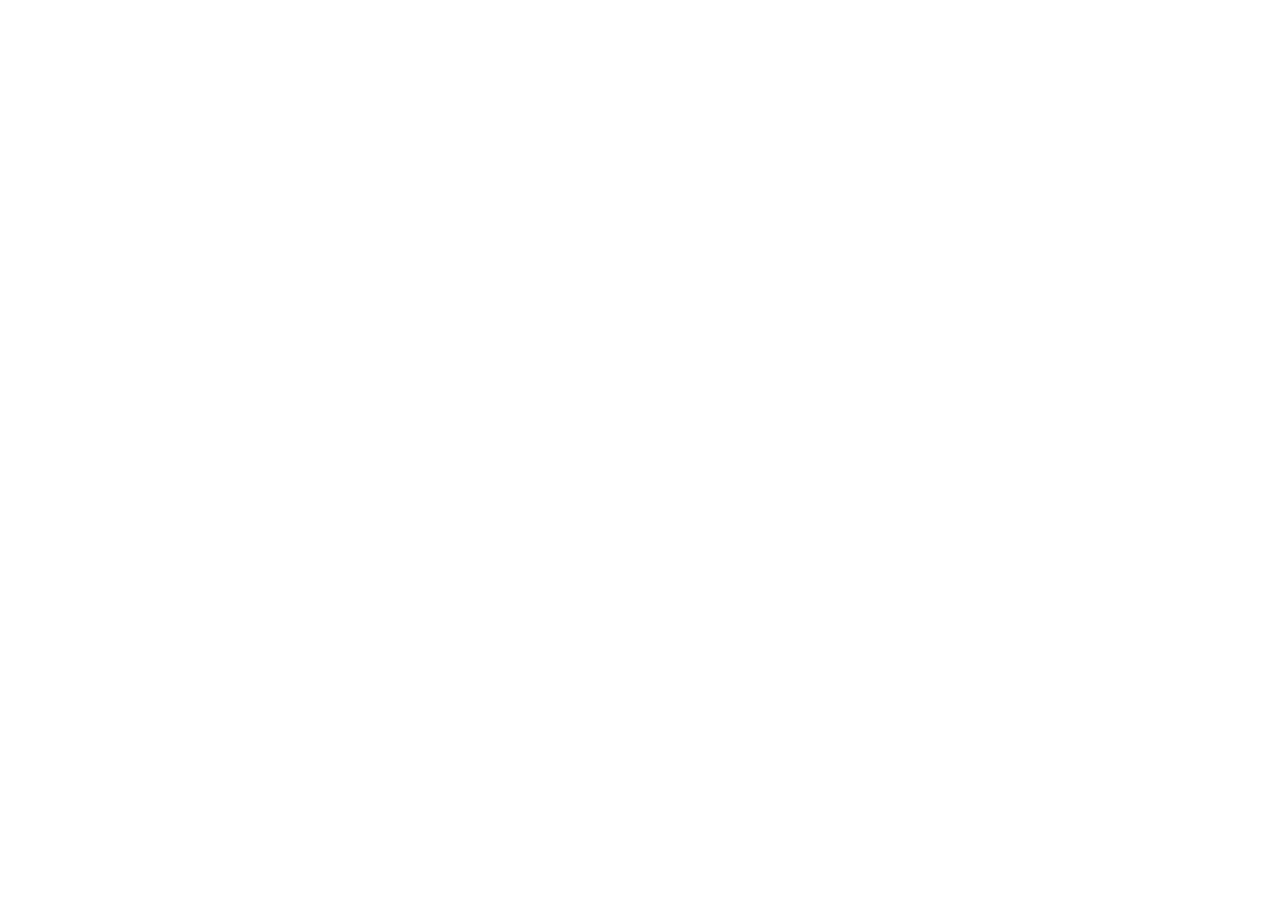
==== commit 70d129d6: "fix: заглушка-редирект в корне для старого адреса GitHub Pages У репозитория включён Pages (sergeyov" ====
--- a/index.html
+++ b/index.html
@@ -1,1079 +1,38 @@
 <!DOCTYPE html>
+<!--
+    Это НЕ страница сайта. Контент лежит в site/, правят его там.
+
+    У репозитория исторически включён GitHub Pages (https://sergeyov777.github.io/zrt-landing/),
+    который отдаёт корень ветки main. После переезда сайта на adv.zrt-school.ru корень
+    остался бы пустым и старые ссылки упёрлись бы в 404 — поэтому здесь заглушка,
+    переводящая посетителя на боевой адрес.
+-->
 <html lang="ru">
 <head>
     <meta charset="UTF-8">
     <meta name="viewport" content="width=device-width, initial-scale=1.0">
-    <title>Мотокросс в Москве - ZRT School | Тренировки по мотокроссу</title>
-    <meta name="description" content="Школа мотокросса ZRT в Москве. Тренировки для начинающих и профессионалов. Акция: бонус 1000₽ на первое занятие!">
-    <link rel="stylesheet" href="styles-improved.css">
-    <link rel="preconnect" href="https://fonts.googleapis.com">
-    <link rel="preconnect" href="https://fonts.gstatic.com" crossorigin>
-    <link href="https://fonts.googleapis.com/css2?family=Montserrat:wght@400;600;700;900&family=Open+Sans:wght@400;600&display=swap" rel="stylesheet">
+    <title>ZRT School — сайт переехал</title>
+    <meta http-equiv="refresh" content="0; url=https://adv.zrt-school.ru/">
+    <meta name="robots" content="noindex">
+    <link rel="canonical" href="https://adv.zrt-school.ru/">
+    <style>
+        body {
+            margin: 0;
+            min-height: 100vh;
+            display: flex;
+            align-items: center;
+            justify-content: center;
+            font-family: -apple-system, BlinkMacSystemFont, 'Segoe UI', sans-serif;
+            background: #F8F9FA;
+            color: #1D3557;
+            text-align: center;
+            padding: 24px;
+        }
+        a { color: #E63946; font-weight: 600; }
+    </style>
 </head>
 <body>
-    <!-- Header Section -->
-    <header class="header">
-        <div class="container">
-            <div class="header-content">
-                <div class="logo">ZRT School</div>
-                <div class="promo-banner">
-                    <span class="promo-label">
-                        <svg class="icon-fire" width="16" height="16" viewBox="0 0 24 24" fill="currentColor">
-                            <path d="M12 23C7.03 23 3 18.97 3 14c0-3.35 1.75-6.28 4.4-8.08.4-.27.95.03.95.52 0 .23-.08.45-.23.62-1.44 1.64-2.32 3.78-2.32 6.14 0 5.08 4.14 9.2 9.2 9.2s9.2-4.12 9.2-9.2c0-2.36-.88-4.5-2.32-6.14-.15-.17-.23-.39-.23-.62 0-.49.55-.79.95-.52C19.25 7.72 21 10.65 21 14c0 4.97-4.03 9-9 9z"/>
-                        </svg>
-                        Акция недели
-                    </span>
-                    <span class="promo-bonus">Бонус 1000 ₽</span>
-                </div>
-                <a href="tel:84996459926" class="header-phone">
-                    <svg width="20" height="20" viewBox="0 0 24 24" fill="none" stroke="currentColor" stroke-width="2">
-                        <path d="M22 16.92v3a2 2 0 0 1-2.18 2 19.79 19.79 0 0 1-8.63-3.07 19.5 19.5 0 0 1-6-6 19.79 19.79 0 0 1-3.07-8.67A2 2 0 0 1 4.11 2h3a2 2 0 0 1 2 1.72 12.84 12.84 0 0 0 .7 2.81 2 2 0 0 1-.45 2.11L8.09 9.91a16 16 0 0 0 6 6l1.27-1.27a2 2 0 0 1 2.11-.45 12.84 12.84 0 0 0 2.81.7A2 2 0 0 1 22 16.92z"></path>
-                    </svg>
-                    8-499-645-99-26
-                </a>
-            </div>
-        </div>
-    </header>
-
-    <!-- Hero Section -->
-    <section class="hero">
-        <div class="hero-overlay"></div>
-        <div class="container">
-            <div class="hero-content">
-                <div class="hero-badge">
-                    Для взрослых новичков • всё включено • Москва
-                </div>
-                <h1 class="hero-title">
-                    Первая тренировка по мотокроссу в Москве — безопасно и с нуля
-                </h1>
-                <p class="hero-subtitle">90 минут на треке с тренером рядом. Мотоцикл и экипировка включены.</p>
-                <p class="hero-description">
-                    Подходит, если ты никогда не ездил. Начинаем с базовых упражнений без "геройства".
-                </p>
-                <div class="hero-price">
-                    <span class="price-amount">от 5 500 до 8 000 ₽</span>
-                    <span class="price-note">за занятие (всё включено)</span>
-                </div>
-                <div class="hero-buttons">
-                    <button class="btn btn-primary" onclick="scrollToForm()">
-                        <svg width="20" height="20" viewBox="0 0 24 24" fill="none" stroke="currentColor" stroke-width="2">
-                            <path d="M3 3h18v18H3zM12 8v8m-4-4h8"/>
-                        </svg>
-                        Записаться на первое занятие
-                    </button>
-                    <button class="btn btn-secondary" onclick="scrollToSection('features')">
-                        <svg width="20" height="20" viewBox="0 0 24 24" fill="none" stroke="currentColor" stroke-width="2">
-                            <path d="M13 2L3 14h9l-1 8 10-12h-9l1-8z"></path>
-                        </svg>
-                        Что входит в занятие
-                    </button>
-                </div>
-                <p class="hero-cta-note">
-                    <svg width="16" height="16" viewBox="0 0 24 24" fill="none" stroke="currentColor" stroke-width="2">
-                        <polyline points="22 12 18 12 15 21 9 3 6 12 2 12"></polyline>
-                    </svg>
-                    Ответим за 2–5 минут • Подберём время • Без звонков, можно в WhatsApp/Telegram
-                </p>
-                <div class="hero-features">
-                    <div class="hero-feature">
-                        <svg width="24" height="24" viewBox="0 0 24 24" fill="none" stroke="currentColor" stroke-width="2">
-                            <path d="M9 11l3 3L22 4"></path>
-                            <path d="M21 12v7a2 2 0 01-2 2H5a2 2 0 01-2-2V5a2 2 0 012-2h11"></path>
-                        </svg>
-                        Без прав категории А
-                    </div>
-                    <div class="hero-feature">
-                        <svg width="24" height="24" viewBox="0 0 24 24" fill="none" stroke="currentColor" stroke-width="2">
-                            <path d="M12 22s8-4 8-10V5l-8-3-8 3v7c0 6 8 10 8 10z"></path>
-                        </svg>
-                        Экипировка и защита включены
-                    </div>
-                    <div class="hero-feature">
-                        <svg width="24" height="24" viewBox="0 0 24 24" fill="none" stroke="currentColor" stroke-width="2">
-                            <path d="M20 21v-2a4 4 0 00-4-4H8a4 4 0 00-4 4v2"></path>
-                            <circle cx="12" cy="7" r="4"></circle>
-                        </svg>
-                        Тренер рядом всё занятие
-                    </div>
-                </div>
-            </div>
-        </div>
-        <div class="scroll-indicator" onclick="scrollToSection('features')">
-            <svg width="24" height="24" viewBox="0 0 24 24" fill="none" stroke="currentColor" stroke-width="2">
-                <path d="M12 5v14M19 12l-7 7-7-7"/>
-            </svg>
-        </div>
-    </section>
-
-    <!-- Stats Section -->
-    <section class="stats-section">
-        <div class="container">
-            <div class="stats-grid">
-                <div class="stat-item">
-                    <div class="stat-number" data-target="30000">0</div>
-                    <div class="stat-label">Учеников обучено</div>
-                </div>
-                <div class="stat-item">
-                    <div class="stat-number" data-target="15">0</div>
-                    <div class="stat-label">Лет опыта</div>
-                </div>
-                <div class="stat-item">
-                    <div class="stat-number" data-target="9">0</div>
-                    <div class="stat-label">Мотоциклов в парке</div>
-                </div>
-                <div class="stat-item">
-                    <div class="stat-number" data-target="98">0</div>
-                    <div class="stat-label">% довольных клиентов</div>
-                </div>
-            </div>
-        </div>
-    </section>
-
-    <!-- Features Section -->
-    <section class="features" id="features">
-        <div class="container">
-            <h2 class="section-title">Почему выбирают нас</h2>
-            <p class="section-subtitle">Всё, что нужно для комфортной и безопасной тренировки</p>
-            <div class="features-grid">
-                <div class="feature-card">
-                    <div class="feature-icon">
-                        <svg width="48" height="48" viewBox="0 0 24 24" fill="none" stroke="currentColor" stroke-width="1.5">
-                            <rect x="2" y="7" width="20" height="14" rx="2" ry="2"></rect>
-                            <path d="M16 21V5a2 2 0 0 0-2-2h-4a2 2 0 0 0-2 2v16"></path>
-                        </svg>
-                    </div>
-                    <h3>Всё «под ключ»</h3>
-                    <p>Экипировка, мотоцикл, тренер, раздевалка с душем, кафе и зона отдыха. Вам нужно только приехать!</p>
-                </div>
-
-                <div class="feature-card">
-                    <div class="feature-icon">
-                        <svg width="48" height="48" viewBox="0 0 24 24" fill="none" stroke="currentColor" stroke-width="1.5">
-                            <path d="M12 22s8-4 8-10V5l-8-3-8 3v7c0 6 8 10 8 10z"></path>
-                        </svg>
-                    </div>
-                    <h3>Безопасность</h3>
-                    <p>Опытный тренер, полная защита и ежедневный техосмотр мотоциклов. Ваша безопасность — наш приоритет</p>
-                </div>
-
-                <div class="feature-card">
-                    <div class="feature-icon">
-                        <svg width="48" height="48" viewBox="0 0 24 24" fill="none" stroke="currentColor" stroke-width="1.5">
-                            <path d="M14 2H6a2 2 0 0 0-2 2v16a2 2 0 0 0 2 2h12a2 2 0 0 0 2-2V8z"></path>
-                            <polyline points="14 2 14 8 20 8"></polyline>
-                            <line x1="16" y1="13" x2="8" y2="13"></line>
-                            <line x1="16" y1="17" x2="8" y2="17"></line>
-                            <polyline points="10 9 9 9 8 9"></polyline>
-                        </svg>
-                    </div>
-                    <h3>Без прав категории «А»</h3>
-                    <p>Кроссовый мотоцикл — спортивный инвентарь. Водительские права не требуются</p>
-                </div>
-
-                <div class="feature-card">
-                    <div class="feature-icon">
-                        <svg width="48" height="48" viewBox="0 0 24 24" fill="none" stroke="currentColor" stroke-width="1.5">
-                            <path d="M12 2L2 7l10 5 10-5-10-5zM2 17l10 5 10-5M2 12l10 5 10-5"></path>
-                        </svg>
-                    </div>
-                    <h3>Опыт не важен</h3>
-                    <p>Даже если вы никогда не сидели на мотоцикле — вы проедете трассу уже на первой тренировке</p>
-                </div>
-
-                <div class="feature-card">
-                    <div class="feature-icon">
-                        <svg width="48" height="48" viewBox="0 0 24 24" fill="none" stroke="currentColor" stroke-width="1.5">
-                            <circle cx="12" cy="12" r="10"></circle>
-                            <polyline points="12 6 12 12 16 14"></polyline>
-                        </svg>
-                    </div>
-                    <h3>Удобное время</h3>
-                    <p>Занятия в будни и выходные с 9:00 до 21:00. Выберите комфортное для вас время</p>
-                </div>
-
-                <div class="feature-card">
-                    <div class="feature-icon">
-                        <svg width="48" height="48" viewBox="0 0 24 24" fill="none" stroke="currentColor" stroke-width="1.5">
-                            <path d="M20.84 4.61a5.5 5.5 0 0 0-7.78 0L12 5.67l-1.06-1.06a5.5 5.5 0 0 0-7.78 7.78l1.06 1.06L12 21.23l7.78-7.78 1.06-1.06a5.5 5.5 0 0 0 0-7.78z"></path>
-                        </svg>
-                    </div>
-                    <h3>Гарантируем удовольствие</h3>
-                    <p>Море эмоций, заряд энергии и драйва. Вы получите незабываемые впечатления!</p>
-                </div>
-            </div>
-        </div>
-    </section>
-
-    <!-- Photo Gallery Section -->
-    <section class="photo-gallery">
-        <div class="container">
-            <h2 class="section-title">Галерея</h2>
-            <p class="section-subtitle">Фотографии с наших тренировок</p>
-            <div class="gallery-grid">
-                <div class="gallery-item" data-src="https://static.tildacdn.com/tild6533-3238-4234-b366-303935383035/IMG_4446.jpg">
-                    <img src="https://static.tildacdn.com/tild6533-3238-4234-b366-303935383035/IMG_4446.jpg" alt="Тренировка по мотокроссу" loading="lazy">
-                    <div class="gallery-overlay">
-                        <svg width="48" height="48" viewBox="0 0 24 24" fill="none" stroke="currentColor" stroke-width="2">
-                            <path d="M1 12s4-8 11-8 11 8 11 8-4 8-11 8-11-8-11-8z"></path>
-                            <circle cx="12" cy="12" r="3"></circle>
-                        </svg>
-                    </div>
-                </div>
-                <div class="gallery-item" data-src="https://static.tildacdn.com/tild3161-6639-4239-b733-353762613835/IMG_1709.jpg">
-                    <img src="https://static.tildacdn.com/tild3161-6639-4239-b733-353762613835/IMG_1709.jpg" alt="Зимний мотокросс" loading="lazy">
-                    <div class="gallery-overlay">
-                        <svg width="48" height="48" viewBox="0 0 24 24" fill="none" stroke="currentColor" stroke-width="2">
-                            <path d="M1 12s4-8 11-8 11 8 11 8-4 8-11 8-11-8-11-8z"></path>
-                            <circle cx="12" cy="12" r="3"></circle>
-                        </svg>
-                    </div>
-                </div>
-                <div class="gallery-item" data-src="https://static.tildacdn.com/tild3565-3738-4461-b765-323835353235/IMG_4445.jpg">
-                    <img src="https://static.tildacdn.com/tild3565-3738-4461-b765-323835353235/IMG_4445.jpg" alt="Гонки на мотоциклах" loading="lazy">
-                    <div class="gallery-overlay">
-                        <svg width="48" height="48" viewBox="0 0 24 24" fill="none" stroke="currentColor" stroke-width="2">
-                            <path d="M1 12s4-8 11-8 11 8 11 8-4 8-11 8-11-8-11-8z"></path>
-                            <circle cx="12" cy="12" r="3"></circle>
-                        </svg>
-                    </div>
-                </div>
-                <div class="gallery-item" data-src="https://static.tildacdn.com/tild6639-3736-4237-b337-303964656337/IMG_4427.jpg">
-                    <img src="https://static.tildacdn.com/tild6639-3736-4237-b337-303964656337/IMG_4427.jpg" alt="Детский мотокросс" loading="lazy">
-                    <div class="gallery-overlay">
-                        <svg width="48" height="48" viewBox="0 0 24 24" fill="none" stroke="currentColor" stroke-width="2">
-                            <path d="M1 12s4-8 11-8 11 8 11 8-4 8-11 8-11-8-11-8z"></path>
-                            <circle cx="12" cy="12" r="3"></circle>
-                        </svg>
-                    </div>
-                </div>
-                <div class="gallery-item" data-src="https://static.tildacdn.com/tild3839-3031-4664-b862-326335393938/IMG_3918.jpg">
-                    <img src="https://static.tildacdn.com/tild3839-3031-4664-b862-326335393938/IMG_3918.jpg" alt="Эндуро тренировка" loading="lazy">
-                    <div class="gallery-overlay">
-                        <svg width="48" height="48" viewBox="0 0 24 24" fill="none" stroke="currentColor" stroke-width="2">
-                            <path d="M1 12s4-8 11-8 11 8 11 8-4 8-11 8-11-8-11-8z"></path>
-                            <circle cx="12" cy="12" r="3"></circle>
-                        </svg>
-                    </div>
-                </div>
-                <div class="gallery-item" data-src="https://static.tildacdn.com/tild3030-3562-4439-a536-343032623932/IMG_3919.jpg">
-                    <img src="https://static.tildacdn.com/tild3030-3562-4439-a536-343032623932/IMG_3919.jpg" alt="Трюки на мотоцикле" loading="lazy">
-                    <div class="gallery-overlay">
-                        <svg width="48" height="48" viewBox="0 0 24 24" fill="none" stroke="currentColor" stroke-width="2">
-                            <path d="M1 12s4-8 11-8 11 8 11 8-4 8-11 8-11-8-11-8z"></path>
-                            <circle cx="12" cy="12" r="3"></circle>
-                        </svg>
-                    </div>
-                </div>
-            </div>
-        </div>
-    </section>
-
-    <!-- Lightbox -->
-    <div id="lightbox" class="lightbox">
-        <button class="lightbox-close" onclick="closeLightbox()">
-            <svg width="32" height="32" viewBox="0 0 24 24" fill="none" stroke="currentColor" stroke-width="2">
-                <line x1="18" y1="6" x2="6" y2="18"></line>
-                <line x1="6" y1="6" x2="18" y2="18"></line>
-            </svg>
-        </button>
-        <button class="lightbox-prev" onclick="changeLightboxImage(-1)">
-            <svg width="32" height="32" viewBox="0 0 24 24" fill="none" stroke="currentColor" stroke-width="2">
-                <polyline points="15 18 9 12 15 6"></polyline>
-            </svg>
-        </button>
-        <img id="lightbox-img" src="" alt="">
-        <button class="lightbox-next" onclick="changeLightboxImage(1)">
-            <svg width="32" height="32" viewBox="0 0 24 24" fill="none" stroke="currentColor" stroke-width="2">
-                <polyline points="9 18 15 12 9 6"></polyline>
-            </svg>
-        </button>
-    </div>
-
-    <!-- Target Audience Section -->
-    <section class="target-audience">
-        <div class="container">
-            <h2 class="section-title">Для кого наши тренировки</h2>
-            <div class="audience-grid">
-                <div class="audience-card">
-                    <div class="audience-icon">
-                        <svg width="48" height="48" viewBox="0 0 24 24" fill="none" stroke="currentColor" stroke-width="1.5">
-                            <path d="M13 2L3 14h9l-1 8 10-12h-9l1-8z"></path>
-                        </svg>
-                    </div>
-                    <h4>Любите активный отдых</h4>
-                </div>
-                <div class="audience-card">
-                    <div class="audience-icon">
-                        <svg width="48" height="48" viewBox="0 0 24 24" fill="none" stroke="currentColor" stroke-width="1.5">
-                            <path d="M17 18a5 5 0 0 0-10 0"></path>
-                            <line x1="12" y1="9" x2="12" y2="2"></line>
-                            <line x1="4.22" y1="10.22" x2="5.64" y2="11.64"></line>
-                            <line x1="1" y1="18" x2="3" y2="18"></line>
-                            <line x1="21" y1="18" x2="23" y2="18"></line>
-                            <line x1="18.36" y1="11.64" x2="19.78" y2="10.22"></line>
-                            <line x1="23" y1="22" x2="1" y2="22"></line>
-                            <path d="M16 5a4 4 0 0 0-8 0"></path>
-                        </svg>
-                    </div>
-                    <h4>Любите экстрим и адреналин</h4>
-                </div>
-                <div class="audience-card">
-                    <div class="audience-icon">
-                        <svg width="48" height="48" viewBox="0 0 24 24" fill="none" stroke="currentColor" stroke-width="1.5">
-                            <circle cx="12" cy="12" r="10"></circle>
-                            <path d="M8 14s1.5 2 4 2 4-2 4-2"></path>
-                            <line x1="9" y1="9" x2="9.01" y2="9"></line>
-                            <line x1="15" y1="9" x2="15.01" y2="9"></line>
-                        </svg>
-                    </div>
-                    <h4>Хотите избавиться от стресса</h4>
-                </div>
-                <div class="audience-card">
-                    <div class="audience-icon">
-                        <svg width="48" height="48" viewBox="0 0 24 24" fill="none" stroke="currentColor" stroke-width="1.5">
-                            <line x1="12" y1="20" x2="12" y2="10"></line>
-                            <line x1="18" y1="20" x2="18" y2="4"></line>
-                            <line x1="6" y1="20" x2="6" y2="16"></line>
-                        </svg>
-                    </div>
-                    <h4>Хотите прокачать навыки</h4>
-                </div>
-                <div class="audience-card">
-                    <div class="audience-icon">
-                        <svg width="48" height="48" viewBox="0 0 24 24" fill="none" stroke="currentColor" stroke-width="1.5">
-                            <path d="M17 21v-2a4 4 0 0 0-4-4H5a4 4 0 0 0-4 4v2"></path>
-                            <circle cx="9" cy="7" r="4"></circle>
-                            <path d="M23 21v-2a4 4 0 0 0-3-3.87"></path>
-                            <path d="M16 3.13a4 4 0 0 1 0 7.75"></path>
-                        </svg>
-                    </div>
-                    <h4>Хотите познакомиться с новыми людьми</h4>
-                </div>
-                <div class="audience-card">
-                    <div class="audience-icon">
-                        <svg width="48" height="48" viewBox="0 0 24 24" fill="none" stroke="currentColor" stroke-width="1.5">
-                            <polygon points="12 2 15.09 8.26 22 9.27 17 14.14 18.18 21.02 12 17.77 5.82 21.02 7 14.14 2 9.27 8.91 8.26 12 2"></polygon>
-                        </svg>
-                    </div>
-                    <h4>Хотите новых впечатлений</h4>
-                </div>
-            </div>
-            <div class="section-cta">
-                <button class="btn btn-primary" onclick="scrollToForm()">Записаться на тренировку</button>
-                <button class="btn btn-outline" onclick="scrollToSection('contact')">Подарить сертификат</button>
-            </div>
-        </div>
-    </section>
-
-    <!-- Motorcycles Section -->
-    <section class="motorcycles" id="motorcycles">
-        <div class="container">
-            <h2 class="section-title">Наш мотопарк</h2>
-            <p class="section-subtitle">Японская мототехника с ежедневным техосмотром</p>
-            
-            <div class="moto-carousel">
-                <button class="carousel-btn prev" onclick="moveCarousel(-1)" aria-label="Предыдущий мотоцикл">
-                    <svg width="24" height="24" viewBox="0 0 24 24" fill="none" stroke="currentColor" stroke-width="2">
-                        <polyline points="15 18 9 12 15 6"></polyline>
-                    </svg>
-                </button>
-                <div class="moto-carousel-container">
-                    <div class="moto-slide active">
-                        <div class="moto-card-horizontal">
-                            <div class="moto-info">
-                                <span class="moto-badge">Для детей</span>
-                                <h3>Kawasaki KX 85</h3>
-                                <p class="moto-subtitle">Серьезный аппарат для юных гонщиков</p>
-                                <p class="moto-age">
-                                    <svg width="16" height="16" viewBox="0 0 24 24" fill="none" stroke="currentColor" stroke-width="2">
-                                        <path d="M20 21v-2a4 4 0 0 0-4-4H8a4 4 0 0 0-4 4v2"></path>
-                                        <circle cx="12" cy="7" r="4"></circle>
-                                    </svg>
-                                    Для детей от 10 до 13 лет
-                                </p>
-                                <p class="moto-description">Близок к полноразмерным кроссовым мотоциклам. Мощность и легкость по сравнению с похожими моделями.</p>
-                                <div class="moto-specs">
-                                    <div class="spec-item">
-                                        <span class="spec-label">Объем</span>
-                                        <span class="spec-value">85cc</span>
-                                    </div>
-                                    <div class="spec-item">
-                                        <span class="spec-label">Тип</span>
-                                        <span class="spec-value">2-тактный</span>
-                                    </div>
-                                </div>
-                                <button class="btn btn-primary" onclick="scrollToForm()">Записаться</button>
-                            </div>
-                            <div class="moto-image">
-                                <img src="https://static.tildacdn.com/tild3830-3964-4736-a433-666532613537/kawasaki-kx85-2021-v.png" alt="Kawasaki KX 85" loading="lazy">
-                            </div>
-                        </div>
-                    </div>
-
-                    <div class="moto-slide">
-                        <div class="moto-card-horizontal">
-                            <div class="moto-info">
-                                <span class="moto-badge">Начальный уровень</span>
-                                <h3>Yamaha TTR 125</h3>
-                                <p class="moto-subtitle">Первые шаги в мотокроссе</p>
-                                <p class="moto-age">
-                                    <svg width="16" height="16" viewBox="0 0 24 24" fill="none" stroke="currentColor" stroke-width="2">
-                                        <path d="M20 21v-2a4 4 0 0 0-4-4H8a4 4 0 0 0-4 4v2"></path>
-                                        <circle cx="12" cy="7" r="4"></circle>
-                                    </svg>
-                                    Для детей от 10 лет и миниатюрных девушек
-                                </p>
-                                <p class="moto-description">Лучшая управляемость в классе мотоциклов 125cc 2т. Идеален для начинающих.</p>
-                                <div class="moto-specs">
-                                    <div class="spec-item">
-                                        <span class="spec-label">Объем</span>
-                                        <span class="spec-value">125cc</span>
-                                    </div>
-                                    <div class="spec-item">
-                                        <span class="spec-label">Тип</span>
-                                        <span class="spec-value">2-тактный</span>
-                                    </div>
-                                </div>
-                                <button class="btn btn-primary" onclick="scrollToForm()">Записаться</button>
-                            </div>
-                            <div class="moto-image">
-                                <img src="https://static.tildacdn.com/tild6236-6439-4562-a332-346632333864/yamaha-ttr125-2019-v.png" alt="Yamaha TTR 125" loading="lazy">
-                            </div>
-                        </div>
-                    </div>
-
-                    <div class="moto-slide">
-                        <div class="moto-card-horizontal">
-                            <div class="moto-info">
-                                <span class="moto-badge">Популярный</span>
-                                <h3>YAMAHA YZ 125</h3>
-                                <p class="moto-subtitle">Проверенная классика</p>
-                                <p class="moto-age">
-                                    <svg width="16" height="16" viewBox="0 0 24 24" fill="none" stroke="currentColor" stroke-width="2">
-                                        <path d="M20 21v-2a4 4 0 0 0-4-4H8a4 4 0 0 0-4 4v2"></path>
-                                        <circle cx="12" cy="7" r="4"></circle>
-                                    </svg>
-                                    Для детей от 14 лет и взрослых
-                                </p>
-                                <p class="moto-description">Превосходная управляемость и надежность. Идеален для прогрессирования в мотокроссе.</p>
-                                <div class="moto-specs">
-                                    <div class="spec-item">
-                                        <span class="spec-label">Объем</span>
-                                        <span class="spec-value">125cc</span>
-                                    </div>
-                                    <div class="spec-item">
-                                        <span class="spec-label">Тип</span>
-                                        <span class="spec-value">2-тактный</span>
-                                    </div>
-                                </div>
-                                <button class="btn btn-primary" onclick="scrollToForm()">Записаться</button>
-                            </div>
-                            <div class="moto-image">
-                                <img src="https://static.tildacdn.com/tild3433-3339-4139-a232-656336323331/yamaha-yz125-2020-vi.png" alt="YAMAHA YZ 125" loading="lazy">
-                            </div>
-                        </div>
-                    </div>
-
-                    <div class="moto-slide">
-                        <div class="moto-card-horizontal">
-                            <div class="moto-info">
-                                <span class="moto-badge">Хит продаж</span>
-                                <h3>KTM SX 125</h3>
-                                <p class="moto-subtitle">Мощь и точность</p>
-                                <p class="moto-age">
-                                    <svg width="16" height="16" viewBox="0 0 24 24" fill="none" stroke="currentColor" stroke-width="2">
-                                        <path d="M20 21v-2a4 4 0 0 0-4-4H8a4 4 0 0 0-4 4v2"></path>
-                                        <circle cx="12" cy="7" r="4"></circle>
-                                    </svg>
-                                    Для детей от 14 лет и взрослых
-                                </p>
-                                <p class="moto-description">Самая популярная модель для юношей. Эффективные тормоза и мощный мотор.</p>
-                                <div class="moto-specs">
-                                    <div class="spec-item">
-                                        <span class="spec-label">Объем</span>
-                                        <span class="spec-value">125cc</span>
-                                    </div>
-                                    <div class="spec-item">
-                                        <span class="spec-label">Тип</span>
-                                        <span class="spec-value">2-тактный</span>
-                                    </div>
-                                </div>
-                                <button class="btn btn-primary" onclick="scrollToForm()">Записаться</button>
-                            </div>
-                            <div class="moto-image">
-                                <img src="https://static.tildacdn.com/tild3361-6239-4633-a336-343639323539/ktm-sx125-2020-viol.png" alt="KTM SX 125" loading="lazy">
-                            </div>
-                        </div>
-                    </div>
-
-                    <div class="moto-slide">
-                        <div class="moto-card-horizontal">
-                            <div class="moto-info">
-                                <span class="moto-badge">Для взрослых</span>
-                                <h3>YAMAHA WRF 250</h3>
-                                <p class="moto-subtitle">Универсальный выбор</p>
-                                <p class="moto-age">
-                                    <svg width="16" height="16" viewBox="0 0 24 24" fill="none" stroke="currentColor" stroke-width="2">
-                                        <path d="M20 21v-2a4 4 0 0 0-4-4H8a4 4 0 0 0-4 4v2"></path>
-                                        <circle cx="12" cy="7" r="4"></circle>
-                                    </svg>
-                                    Для взрослых
-                                </p>
-                                <p class="moto-description">4-тактный с электростартером. Идеален для начального и среднего уровня. Для тех, кто не любит кикстартеры.</p>
-                                <div class="moto-specs">
-                                    <div class="spec-item">
-                                        <span class="spec-label">Объем</span>
-                                        <span class="spec-value">250cc</span>
-                                    </div>
-                                    <div class="spec-item">
-                                        <span class="spec-label">Тип</span>
-                                        <span class="spec-value">4-тактный</span>
-                                    </div>
-                                </div>
-                                <button class="btn btn-primary" onclick="scrollToForm()">Записаться</button>
-                            </div>
-                            <div class="moto-image">
-                                <img src="https://static.tildacdn.com/tild3664-3662-4666-b931-303430656636/yamaha-wrf250-2020-v.png" alt="YAMAHA WRF 250" loading="lazy">
-                            </div>
-                        </div>
-                    </div>
-                </div>
-                <button class="carousel-btn next" onclick="moveCarousel(1)" aria-label="Следующий мотоцикл">
-                    <svg width="24" height="24" viewBox="0 0 24 24" fill="none" stroke="currentColor" stroke-width="2">
-                        <polyline points="9 18 15 12 9 6"></polyline>
-                    </svg>
-                </button>
-            </div>
-            
-            <div class="carousel-dots">
-                <span class="dot active" onclick="currentSlide(0)"></span>
-                <span class="dot" onclick="currentSlide(1)"></span>
-                <span class="dot" onclick="currentSlide(2)"></span>
-                <span class="dot" onclick="currentSlide(3)"></span>
-                <span class="dot" onclick="currentSlide(4)"></span>
-            </div>
-        </div>
-    </section>
-
-    <!-- Testimonials Section -->
-    <section class="testimonials">
-        <div class="container">
-            <h2 class="section-title">Отзывы наших клиентов</h2>
-            <p class="section-subtitle">Более 30 000 довольных учеников</p>
-            <div class="testimonials-grid">
-                <div class="testimonial-card">
-                    <div class="testimonial-rating">
-                        <svg width="20" height="20" viewBox="0 0 24 24" fill="currentColor">
-                            <path d="M12 2L15.09 8.26L22 9.27L17 14.14L18.18 21.02L12 17.77L5.82 21.02L7 14.14L2 9.27L8.91 8.26L12 2Z"/>
-                        </svg>
-                        <svg width="20" height="20" viewBox="0 0 24 24" fill="currentColor">
-                            <path d="M12 2L15.09 8.26L22 9.27L17 14.14L18.18 21.02L12 17.77L5.82 21.02L7 14.14L2 9.27L8.91 8.26L12 2Z"/>
-                        </svg>
-                        <svg width="20" height="20" viewBox="0 0 24 24" fill="currentColor">
-                            <path d="M12 2L15.09 8.26L22 9.27L17 14.14L18.18 21.02L12 17.77L5.82 21.02L7 14.14L2 9.27L8.91 8.26L12 2Z"/>
-                        </svg>
-                        <svg width="20" height="20" viewBox="0 0 24 24" fill="currentColor">
-                            <path d="M12 2L15.09 8.26L22 9.27L17 14.14L18.18 21.02L12 17.77L5.82 21.02L7 14.14L2 9.27L8.91 8.26L12 2Z"/>
-                        </svg>
-                        <svg width="20" height="20" viewBox="0 0 24 24" fill="currentColor">
-                            <path d="M12 2L15.09 8.26L22 9.27L17 14.14L18.18 21.02L12 17.77L5.82 21.02L7 14.14L2 9.27L8.91 8.26L12 2Z"/>
-                        </svg>
-                    </div>
-                    <p class="testimonial-text">"Это был мой первый опыт на мотоцикле, тренер Дмитрий очень все подробно объяснял, с минимальным количеством замечаний и нереальными эмоциями я закончила тренировку. Хочу приезжать снова и снова!"</p>
-                    <div class="testimonial-author">
-                        <strong>Арина</strong>
-                        <span>Первое занятие · июль 2025</span>
-                    </div>
-                </div>
-
-                <div class="testimonial-card">
-                    <div class="testimonial-rating">
-                        <svg width="20" height="20" viewBox="0 0 24 24" fill="currentColor">
-                            <path d="M12 2L15.09 8.26L22 9.27L17 14.14L18.18 21.02L12 17.77L5.82 21.02L7 14.14L2 9.27L8.91 8.26L12 2Z"/>
-                        </svg>
-                        <svg width="20" height="20" viewBox="0 0 24 24" fill="currentColor">
-                            <path d="M12 2L15.09 8.26L22 9.27L17 14.14L18.18 21.02L12 17.77L5.82 21.02L7 14.14L2 9.27L8.91 8.26L12 2Z"/>
-                        </svg>
-                        <svg width="20" height="20" viewBox="0 0 24 24" fill="currentColor">
-                            <path d="M12 2L15.09 8.26L22 9.27L17 14.14L18.18 21.02L12 17.77L5.82 21.02L7 14.14L2 9.27L8.91 8.26L12 2Z"/>
-                        </svg>
-                        <svg width="20" height="20" viewBox="0 0 24 24" fill="currentColor">
-                            <path d="M12 2L15.09 8.26L22 9.27L17 14.14L18.18 21.02L12 17.77L5.82 21.02L7 14.14L2 9.27L8.91 8.26L12 2Z"/>
-                        </svg>
-                        <svg width="20" height="20" viewBox="0 0 24 24" fill="currentColor">
-                            <path d="M12 2L15.09 8.26L22 9.27L17 14.14L18.18 21.02L12 17.77L5.82 21.02L7 14.14L2 9.27L8.91 8.26L12 2Z"/>
-                        </svg>
-                    </div>
-                    <p class="testimonial-text">"Приехали кататься с дочерью 9 лет. На первом занятии встретили, помогли переодеться, проинструктировали, размяли и она поехала! В конце занятия сказала: 'Еще хочу!!!'. Пойдем еще. Советую."</p>
-                    <div class="testimonial-author">
-                        <strong>Кирилл С.</strong>
-                        <span>С дочерью 9 лет · сентябрь 2025</span>
-                    </div>
-                </div>
-
-                <div class="testimonial-card">
-                    <div class="testimonial-rating">
-                        <svg width="20" height="20" viewBox="0 0 24 24" fill="currentColor">
-                            <path d="M12 2L15.09 8.26L22 9.27L17 14.14L18.18 21.02L12 17.77L5.82 21.02L7 14.14L2 9.27L8.91 8.26L12 2Z"/>
-                        </svg>
-                        <svg width="20" height="20" viewBox="0 0 24 24" fill="currentColor">
-                            <path d="M12 2L15.09 8.26L22 9.27L17 14.14L18.18 21.02L12 17.77L5.82 21.02L7 14.14L2 9.27L8.91 8.26L12 2Z"/>
-                        </svg>
-                        <svg width="20" height="20" viewBox="0 0 24 24" fill="currentColor">
-                            <path d="M12 2L15.09 8.26L22 9.27L17 14.14L18.18 21.02L12 17.77L5.82 21.02L7 14.14L2 9.27L8.91 8.26L12 2Z"/>
-                        </svg>
-                        <svg width="20" height="20" viewBox="0 0 24 24" fill="currentColor">
-                            <path d="M12 2L15.09 8.26L22 9.27L17 14.14L18.18 21.02L12 17.77L5.82 21.02L7 14.14L2 9.27L8.91 8.26L12 2Z"/>
-                        </svg>
-                        <svg width="20" height="20" viewBox="0 0 24 24" fill="currentColor">
-                            <path d="M12 2L15.09 8.26L22 9.27L17 14.14L18.18 21.02L12 17.77L5.82 21.02L7 14.14L2 9.27L8.91 8.26L12 2Z"/>
-                        </svg>
-                    </div>
-                    <p class="testimonial-text">"Абсолютно кайф! Мотоцикл выдали обслуженный, полный экип, главное - тренер Артем - 5/5 звезд. Подобрал маршрут подходящей сложности, по дороге помогал советами и физически. Буду приезжать еще!"</p>
-                    <div class="testimonial-author">
-                        <strong>Кирилл Андрияшин</strong>
-                        <span>Эндуро · июль 2025</span>
-                    </div>
-                </div>
-
-                <div class="testimonial-card">
-                    <div class="testimonial-rating">
-                        <svg width="20" height="20" viewBox="0 0 24 24" fill="currentColor">
-                            <path d="M12 2L15.09 8.26L22 9.27L17 14.14L18.18 21.02L12 17.77L5.82 21.02L7 14.14L2 9.27L8.91 8.26L12 2Z"/>
-                        </svg>
-                        <svg width="20" height="20" viewBox="0 0 24 24" fill="currentColor">
-                            <path d="M12 2L15.09 8.26L22 9.27L17 14.14L18.18 21.02L12 17.77L5.82 21.02L7 14.14L2 9.27L8.91 8.26L12 2Z"/>
-                        </svg>
-                        <svg width="20" height="20" viewBox="0 0 24 24" fill="currentColor">
-                            <path d="M12 2L15.09 8.26L22 9.27L17 14.14L18.18 21.02L12 17.77L5.82 21.02L7 14.14L2 9.27L8.91 8.26L12 2Z"/>
-                        </svg>
-                        <svg width="20" height="20" viewBox="0 0 24 24" fill="currentColor">
-                            <path d="M12 2L15.09 8.26L22 9.27L17 14.14L18.18 21.02L12 17.77L5.82 21.02L7 14.14L2 9.27L8.91 8.26L12 2Z"/>
-                        </svg>
-                        <svg width="20" height="20" viewBox="0 0 24 24" fill="currentColor">
-                            <path d="M12 2L15.09 8.26L22 9.27L17 14.14L18.18 21.02L12 17.77L5.82 21.02L7 14.14L2 9.27L8.91 8.26L12 2Z"/>
-                        </svg>
-                    </div>
-                    <p class="testimonial-text">"Очень рекомендую данную школу, сервис на высоте, особо рекомендую инструктора Артема Брунцева - настоящий профессионал, педагог от Бога. Даже если вы никогда в глаза не видели мотоцикл, поедете на первом же занятии!"</p>
-                    <div class="testimonial-author">
-                        <strong>Виктория Попова</strong>
-                        <span>Постоянный клиент · январь 2025</span>
-                    </div>
-                </div>
-
-                <div class="testimonial-card">
-                    <div class="testimonial-rating">
-                        <svg width="20" height="20" viewBox="0 0 24 24" fill="currentColor">
-                            <path d="M12 2L15.09 8.26L22 9.27L17 14.14L18.18 21.02L12 17.77L5.82 21.02L7 14.14L2 9.27L8.91 8.26L12 2Z"/>
-                        </svg>
-                        <svg width="20" height="20" viewBox="0 0 24 24" fill="currentColor">
-                            <path d="M12 2L15.09 8.26L22 9.27L17 14.14L18.18 21.02L12 17.77L5.82 21.02L7 14.14L2 9.27L8.91 8.26L12 2Z"/>
-                        </svg>
-                        <svg width="20" height="20" viewBox="0 0 24 24" fill="currentColor">
-                            <path d="M12 2L15.09 8.26L22 9.27L17 14.14L18.18 21.02L12 17.77L5.82 21.02L7 14.14L2 9.27L8.91 8.26L12 2Z"/>
-                        </svg>
-                        <svg width="20" height="20" viewBox="0 0 24 24" fill="currentColor">
-                            <path d="M12 2L15.09 8.26L22 9.27L17 14.14L18.18 21.02L12 17.77L5.82 21.02L7 14.14L2 9.27L8.91 8.26L12 2Z"/>
-                        </svg>
-                        <svg width="20" height="20" viewBox="0 0 24 24" fill="currentColor">
-                            <path d="M12 2L15.09 8.26L22 9.27L17 14.14L18.18 21.02L12 17.77L5.82 21.02L7 14.14L2 9.27L8.91 8.26L12 2Z"/>
-                        </svg>
-                    </div>
-                    <p class="testimonial-text">"Подарила близнецам тренировку на день рождения и не пожалела! Отличная атмосфера! За одно занятие дети научились заводить байк, не глохнуть и уже катались по полноценной трассе. Большое спасибо тренеру!"</p>
-                    <div class="testimonial-author">
-                        <strong>Анастасия Юшина</strong>
-                        <span>Подарок близнецам · март 2025</span>
-                    </div>
-                </div>
-
-                <div class="testimonial-card">
-                    <div class="testimonial-rating">
-                        <svg width="20" height="20" viewBox="0 0 24 24" fill="currentColor">
-                            <path d="M12 2L15.09 8.26L22 9.27L17 14.14L18.18 21.02L12 17.77L5.82 21.02L7 14.14L2 9.27L8.91 8.26L12 2Z"/>
-                        </svg>
-                        <svg width="20" height="20" viewBox="0 0 24 24" fill="currentColor">
-                            <path d="M12 2L15.09 8.26L22 9.27L17 14.14L18.18 21.02L12 17.77L5.82 21.02L7 14.14L2 9.27L8.91 8.26L12 2Z"/>
-                        </svg>
-                        <svg width="20" height="20" viewBox="0 0 24 24" fill="currentColor">
-                            <path d="M12 2L15.09 8.26L22 9.27L17 14.14L18.18 21.02L12 17.77L5.82 21.02L7 14.14L2 9.27L8.91 8.26L12 2Z"/>
-                        </svg>
-                        <svg width="20" height="20" viewBox="0 0 24 24" fill="currentColor">
-                            <path d="M12 2L15.09 8.26L22 9.27L17 14.14L18.18 21.02L12 17.77L5.82 21.02L7 14.14L2 9.27L8.91 8.26L12 2Z"/>
-                        </svg>
-                        <svg width="20" height="20" viewBox="0 0 24 24" fill="currentColor">
-                            <path d="M12 2L15.09 8.26L22 9.27L17 14.14L18.18 21.02L12 17.77L5.82 21.02L7 14.14L2 9.27L8.91 8.26L12 2Z"/>
-                        </svg>
-                    </div>
-                    <p class="testimonial-text">"Получил в подарок сертификат. На мотоцикле перед занятием сидел только в мечтах. Всё очень понравилось, выдали полный комплект экипировки, инструктор всё объяснил, подсказал, корректировал. Буду приезжать еще!"</p>
-                    <div class="testimonial-author">
-                        <strong>Александр Щербаков</strong>
-                        <span>Сертификат в подарок · апрель 2025</span>
-                    </div>
-                </div>
-
-                <div class="testimonial-card">
-                    <div class="testimonial-rating">
-                        <svg width="20" height="20" viewBox="0 0 24 24" fill="currentColor">
-                            <path d="M12 2L15.09 8.26L22 9.27L17 14.14L18.18 21.02L12 17.77L5.82 21.02L7 14.14L2 9.27L8.91 8.26L12 2Z"/>
-                        </svg>
-                        <svg width="20" height="20" viewBox="0 0 24 24" fill="currentColor">
-                            <path d="M12 2L15.09 8.26L22 9.27L17 14.14L18.18 21.02L12 17.77L5.82 21.02L7 14.14L2 9.27L8.91 8.26L12 2Z"/>
-                        </svg>
-                        <svg width="20" height="20" viewBox="0 0 24 24" fill="currentColor">
-                            <path d="M12 2L15.09 8.26L22 9.27L17 14.14L18.18 21.02L12 17.77L5.82 21.02L7 14.14L2 9.27L8.91 8.26L12 2Z"/>
-                        </svg>
-                        <svg width="20" height="20" viewBox="0 0 24 24" fill="currentColor">
-                            <path d="M12 2L15.09 8.26L22 9.27L17 14.14L18.18 21.02L12 17.77L5.82 21.02L7 14.14L2 9.27L8.91 8.26L12 2Z"/>
-                        </svg>
-                        <svg width="20" height="20" viewBox="0 0 24 24" fill="currentColor">
-                            <path d="M12 2L15.09 8.26L22 9.27L17 14.14L18.18 21.02L12 17.77L5.82 21.02L7 14.14L2 9.27L8.91 8.26L12 2Z"/>
-                        </svg>
-                    </div>
-                    <p class="testimonial-text">"Тренера настоящие профессионалы, сотрудники обеспечили качественную обратную связь. Большой выбор расписания. На меня быстро подобрали комплект защиты вместе с джерси и штанами. Мотоциклы ухоженные!"</p>
-                    <div class="testimonial-author">
-                        <strong>Артём</strong>
-                        <span>Регулярные тренировки · ноябрь 2025</span>
-                    </div>
-                </div>
-
-                <div class="testimonial-card">
-                    <div class="testimonial-rating">
-                        <svg width="20" height="20" viewBox="0 0 24 24" fill="currentColor">
-                            <path d="M12 2L15.09 8.26L22 9.27L17 14.14L18.18 21.02L12 17.77L5.82 21.02L7 14.14L2 9.27L8.91 8.26L12 2Z"/>
-                        </svg>
-                        <svg width="20" height="20" viewBox="0 0 24 24" fill="currentColor">
-                            <path d="M12 2L15.09 8.26L22 9.27L17 14.14L18.18 21.02L12 17.77L5.82 21.02L7 14.14L2 9.27L8.91 8.26L12 2Z"/>
-                        </svg>
-                        <svg width="20" height="20" viewBox="0 0 24 24" fill="currentColor">
-                            <path d="M12 2L15.09 8.26L22 9.27L17 14.14L18.18 21.02L12 17.77L5.82 21.02L7 14.14L2 9.27L8.91 8.26L12 2Z"/>
-                        </svg>
-                        <svg width="20" height="20" viewBox="0 0 24 24" fill="currentColor">
-                            <path d="M12 2L15.09 8.26L22 9.27L17 14.14L18.18 21.02L12 17.77L5.82 21.02L7 14.14L2 9.27L8.91 8.26L12 2Z"/>
-                        </svg>
-                        <svg width="20" height="20" viewBox="0 0 24 24" fill="currentColor">
-                            <path d="M12 2L15.09 8.26L22 9.27L17 14.14L18.18 21.02L12 17.77L5.82 21.02L7 14.14L2 9.27L8.91 8.26L12 2Z"/>
-                        </svg>
-                    </div>
-                    <p class="testimonial-text">"Месяц назад возобновила тренировки после перерыва - и теперь не представляю жизни без мотоцикла! Думала, что буду кататься раз в неделю, но благодаря атмосфере катаюсь теперь почти каждый день. Мотошколе - огромное спасибо!"</p>
-                    <div class="testimonial-author">
-                        <strong>Анастасия</strong>
-                        <span>Постоянный клиент · август 2025</span>
-                    </div>
-                </div>
-            </div>
-            <div class="testimonials-footer">
-                <p class="testimonials-note">
-                    <svg width="20" height="20" viewBox="0 0 24 24" fill="none" stroke="currentColor" stroke-width="2">
-                        <path d="M21 11.5a8.38 8.38 0 0 1-.9 3.8 8.5 8.5 0 0 1-7.6 4.7 8.38 8.38 0 0 1-3.8-.9L3 21l1.9-5.7a8.38 8.38 0 0 1-.9-3.8 8.5 8.5 0 0 1 4.7-7.6 8.38 8.38 0 0 1 3.8-.9h.5a8.48 8.48 0 0 1 8 8v.5z"></path>
-                    </svg>
-                    Отзывы с Google Maps и Яндекс.Карт
-                </p>
-            </div>
-        </div>
-    </section>
-
-    <!-- Pricing Section -->
-    <section class="pricing">
-        <div class="container">
-            <div class="pricing-card">
-                <div class="pricing-badge">
-                    <svg width="20" height="20" viewBox="0 0 24 24" fill="currentColor">
-                        <path d="M12 2L15.09 8.26L22 9.27L17 14.14L18.18 21.02L12 17.77L5.82 21.02L7 14.14L2 9.27L8.91 8.26L12 2Z"/>
-                    </svg>
-                    Специальное предложение
-                </div>
-                <h2>Разовое занятие по мотокроссу</h2>
-                <p class="pricing-description">
-                    С головой окунетесь в завораживающий мир мотокросса с крутыми виражами, головокружительными трамплинами и резкими подъемами-спусками. Познаете азы управления внедорожным мотоциклом и получите мощнейший заряд адреналина.
-                </p>
-                <p class="pricing-description">
-                    Профессиональный тренер выстраивает программу прогресса от занятия к занятию, но уже на первой тренировке вы сможете самостоятельно прокатиться. Занятия проходят во все времена года!
-                </p>
-                <div class="pricing-includes">
-                    <h3>
-                        <svg width="24" height="24" viewBox="0 0 24 24" fill="none" stroke="currentColor" stroke-width="2">
-                            <polyline points="20 6 9 17 4 12"></polyline>
-                        </svg>
-                        В стоимость включено:
-                    </h3>
-                    <ul>
-                        <li>
-                            <svg width="16" height="16" viewBox="0 0 24 24" fill="none" stroke="currentColor" stroke-width="2">
-                                <polyline points="20 6 9 17 4 12"></polyline>
-                            </svg>
-                            Внедорожный японский мотоцикл
-                        </li>
-                        <li>
-                            <svg width="16" height="16" viewBox="0 0 24 24" fill="none" stroke="currentColor" stroke-width="2">
-                                <polyline points="20 6 9 17 4 12"></polyline>
-                            </svg>
-                            Полный комплект экипировки
-                        </li>
-                        <li>
-                            <svg width="16" height="16" viewBox="0 0 24 24" fill="none" stroke="currentColor" stroke-width="2">
-                                <polyline points="20 6 9 17 4 12"></polyline>
-                            </svg>
-                            Профессиональная трасса
-                        </li>
-                        <li>
-                            <svg width="16" height="16" viewBox="0 0 24 24" fill="none" stroke="currentColor" stroke-width="2">
-                                <polyline points="20 6 9 17 4 12"></polyline>
-                            </svg>
-                            Опытный тренер-профессионал
-                        </li>
-                    </ul>
-                    <div class="duration-badge">
-                        <svg width="20" height="20" viewBox="0 0 24 24" fill="none" stroke="currentColor" stroke-width="2">
-                            <circle cx="12" cy="12" r="10"></circle>
-                            <polyline points="12 6 12 12 16 14"></polyline>
-                        </svg>
-                        <strong>Продолжительность:</strong> 1,5 часа чистого времени на треке
-                    </div>
-                </div>
-                <button class="btn btn-primary btn-large" onclick="scrollToForm()">
-                    <svg width="20" height="20" viewBox="0 0 24 24" fill="none" stroke="currentColor" stroke-width="2">
-                        <path d="M16 21v-2a4 4 0 0 0-4-4H5a4 4 0 0 0-4 4v2"></path>
-                        <circle cx="8.5" cy="7" r="4"></circle>
-                        <line x1="20" y1="8" x2="20" y2="14"></line>
-                        <line x1="23" y1="11" x2="17" y2="11"></line>
-                    </svg>
-                    Получить бонус 1000 ₽
-                </button>
-            </div>
-        </div>
-    </section>
-
-    <!-- Contact Section -->
-    <section class="contact" id="contact">
-        <div class="contact-map">
-            <iframe src="https://yandex.ru/map-widget/v1/?um=constructor%3Aed66af2a8f7a87e3c2b5e8f8e2d6c1e0a2b5c8e8&amp;source=constructor" width="100%" height="600" frameborder="0" title="Карта местоположения ZRT School"></iframe>
-            <div class="contact-overlay">
-                <div class="contact-card">
-                    <h2>Контакты</h2>
-                    <div class="contact-item">
-                        <svg width="20" height="20" viewBox="0 0 24 24" fill="none" stroke="currentColor" stroke-width="2">
-                            <path d="M22 16.92v3a2 2 0 0 1-2.18 2 19.79 19.79 0 0 1-8.63-3.07 19.5 19.5 0 0 1-6-6 19.79 19.79 0 0 1-3.07-8.67A2 2 0 0 1 4.11 2h3a2 2 0 0 1 2 1.72 12.84 12.84 0 0 0 .7 2.81 2 2 0 0 1-.45 2.11L8.09 9.91a16 16 0 0 0 6 6l1.27-1.27a2 2 0 0 1 2.11-.45 12.84 12.84 0 0 0 2.81.7A2 2 0 0 1 22 16.92z"></path>
-                        </svg>
-                        <div>
-                            <span class="contact-label">Телефон:</span>
-                            <a href="tel:84996459926" class="contact-value">8-499-645-99-26</a>
-                        </div>
-                    </div>
-                    <div class="contact-item">
-                        <svg width="20" height="20" viewBox="0 0 24 24" fill="none" stroke="currentColor" stroke-width="2">
-                            <path d="M21 10c0 7-9 13-9 13s-9-6-9-13a9 9 0 0 1 18 0z"></path>
-                            <circle cx="12" cy="10" r="3"></circle>
-                        </svg>
-                        <div>
-                            <span class="contact-label">Адрес:</span>
-                            <p class="contact-value">д.Рузино, Солнечногорский район, Москва<br><small>20 минут от МКАДа по Пятницкому или Ленинградскому шоссе</small></p>
-                        </div>
-                    </div>
-                    <div class="contact-item">
-                        <svg width="20" height="20" viewBox="0 0 24 24" fill="none" stroke="currentColor" stroke-width="2">
-                            <circle cx="12" cy="12" r="10"></circle>
-                            <polyline points="12 6 12 12 16 14"></polyline>
-                        </svg>
-                        <div>
-                            <span class="contact-label">Режим работы:</span>
-                            <p class="contact-value">Ежедневно с 9:00 до 21:00</p>
-                        </div>
-                    </div>
-                    <div class="social-links">
-                        <a href="#" class="social-link" title="WhatsApp">
-                            <svg width="24" height="24" viewBox="0 0 24 24" fill="currentColor">
-                                <path d="M17.472 14.382c-.297-.149-1.758-.867-2.03-.967-.273-.099-.471-.148-.67.15-.197.297-.767.966-.94 1.164-.173.199-.347.223-.644.075-.297-.15-1.255-.463-2.39-1.475-.883-.788-1.48-1.761-1.653-2.059-.173-.297-.018-.458.13-.606.134-.133.298-.347.446-.52.149-.174.198-.298.298-.497.099-.198.05-.371-.025-.52-.075-.149-.669-1.612-.916-2.207-.242-.579-.487-.5-.669-.51-.173-.008-.371-.01-.57-.01-.198 0-.52.074-.792.372-.272.297-1.04 1.016-1.04 2.479 0 1.462 1.065 2.875 1.213 3.074.149.198 2.096 3.2 5.077 4.487.709.306 1.262.489 1.694.625.712.227 1.36.195 1.871.118.571-.085 1.758-.719 2.006-1.413.248-.694.248-1.289.173-1.413-.074-.124-.272-.198-.57-.347m-5.421 7.403h-.004a9.87 9.87 0 01-5.031-1.378l-.361-.214-3.741.982.998-3.648-.235-.374a9.86 9.86 0 01-1.51-5.26c.001-5.45 4.436-9.884 9.888-9.884 2.64 0 5.122 1.03 6.988 2.898a9.825 9.825 0 012.893 6.994c-.003 5.45-4.437 9.884-9.885 9.884m8.413-18.297A11.815 11.815 0 0012.05 0C5.495 0 .16 5.335.157 11.892c0 2.096.547 4.142 1.588 5.945L.057 24l6.305-1.654a11.882 11.882 0 005.683 1.448h.005c6.554 0 11.890-5.335 11.893-11.893a11.821 11.821 0 00-3.48-8.413Z"/>
-                            </svg>
-                        </a>
-                        <a href="#" class="social-link" title="Telegram">
-                            <svg width="24" height="24" viewBox="0 0 24 24" fill="currentColor">
-                                <path d="M11.944 0A12 12 0 0 0 0 12a12 12 0 0 0 12 12 12 12 0 0 0 12-12A12 12 0 0 0 12 0a12 12 0 0 0-.056 0zm4.962 7.224c.1-.002.321.023.465.14a.506.506 0 0 1 .171.325c.016.093.036.306.02.472-.18 1.898-.962 6.502-1.36 8.627-.168.9-.499 1.201-.82 1.23-.696.065-1.225-.46-1.9-.902-1.056-.693-1.653-1.124-2.678-1.8-1.185-.78-.417-1.21.258-1.91.177-.184 3.247-2.977 3.307-3.23.007-.032.014-.15-.056-.212s-.174-.041-.249-.024c-.106.024-1.793 1.14-5.061 3.345-.48.33-.913.49-1.302.48-.428-.008-1.252-.241-1.865-.44-.752-.245-1.349-.374-1.297-.789.027-.216.325-.437.893-.663 3.498-1.524 5.83-2.529 6.998-3.014 3.332-1.386 4.025-1.627 4.476-1.635z"/>
-                            </svg>
-                        </a>
-                        <a href="#" class="social-link" title="VK">
-                            <svg width="24" height="24" viewBox="0 0 24 24" fill="currentColor">
-                                <path d="M15.684 0H8.316C1.592 0 0 1.592 0 8.316v7.368C0 22.408 1.592 24 8.316 24h7.368C22.408 24 24 22.408 24 15.684V8.316C24 1.592 22.391 0 15.684 0zm3.692 17.123h-1.744c-.66 0-.864-.525-2.05-1.727-1.033-1-1.49-1.135-1.744-1.135-.356 0-.458.102-.458.593v1.575c0 .424-.135.678-1.253.678-1.846 0-3.896-1.118-5.335-3.202C4.624 10.857 4.03 8.57 4.03 8.096c0-.254.102-.491.593-.491h1.744c.44 0 .61.203.78.678.863 2.49 2.303 4.675 2.896 4.675.22 0 .322-.102.322-.66V9.721c-.068-1.186-.695-1.287-.695-1.71 0-.203.17-.407.44-.407h2.744c.373 0 .508.203.508.643v3.473c0 .372.17.508.271.508.22 0 .407-.136.813-.542 1.254-1.406 2.151-3.574 2.151-3.574.119-.254.322-.491.763-.491h1.744c.525 0 .644.27.525.643-.22 1.017-2.354 4.031-2.354 4.031-.186.305-.254.44 0 .78.186.254.796.78 1.203 1.253.745.847 1.320 1.558 1.473 2.05.17.49-.085.744-.576.744z"/>
-                            </svg>
-                        </a>
-                        <a href="#" class="social-link" title="Instagram">
-                            <svg width="24" height="24" viewBox="0 0 24 24" fill="currentColor">
-                                <path d="M12 2.163c3.204 0 3.584.012 4.85.07 3.252.148 4.771 1.691 4.919 4.919.058 1.265.069 1.645.069 4.849 0 3.205-.012 3.584-.069 4.849-.149 3.225-1.664 4.771-4.919 4.919-1.266.058-1.644.07-4.85.07-3.204 0-3.584-.012-4.849-.07-3.26-.149-4.771-1.699-4.919-4.92-.058-1.265-.07-1.644-.07-4.849 0-3.204.013-3.583.07-4.849.149-3.227 1.664-4.771 4.919-4.919 1.266-.057 1.645-.069 4.849-.069zm0-2.163c-3.259 0-3.667.014-4.947.072-4.358.2-6.78 2.618-6.98 6.98-.059 1.281-.073 1.689-.073 4.948 0 3.259.014 3.668.072 4.948.2 4.358 2.618 6.78 6.98 6.98 1.281.058 1.689.072 4.948.072 3.259 0 3.668-.014 4.948-.072 4.354-.2 6.782-2.618 6.979-6.98.059-1.28.073-1.689.073-4.948 0-3.259-.014-3.667-.072-4.947-.196-4.354-2.617-6.78-6.979-6.98-1.281-.059-1.69-.073-4.949-.073zm0 5.838c-3.403 0-6.162 2.759-6.162 6.162s2.759 6.163 6.162 6.163 6.162-2.759 6.162-6.163c0-3.403-2.759-6.162-6.162-6.162zm0 10.162c-2.209 0-4-1.79-4-4 0-2.209 1.791-4 4-4s4 1.791 4 4c0 2.21-1.791 4-4 4zm6.406-11.845c-.796 0-1.441.645-1.441 1.44s.645 1.44 1.441 1.44c.795 0 1.439-.645 1.439-1.44s-.644-1.44-1.439-1.44z"/>
-                            </svg>
-                        </a>
-                    </div>
-                </div>
-            </div>
-        </div>
-    </section>
-
-    <!-- Form Section -->
-    <section class="form-section" id="form">
-        <div class="container">
-            <div class="form-container">
-                <div class="form-header">
-                    <h2>Записаться на тренировку</h2>
-                    <p class="form-subtitle">Оставьте заявку, и менеджер подберет удобные дату и время</p>
-                    <div class="form-bonus">
-                        <svg width="24" height="24" viewBox="0 0 24 24" fill="currentColor">
-                            <path d="M12 2L15.09 8.26L22 9.27L17 14.14L18.18 21.02L12 17.77L5.82 21.02L7 14.14L2 9.27L8.91 8.26L12 2Z"/>
-                        </svg>
-                        Бонус 1000₽ на первое занятие
-                    </div>
-                </div>
-                
-                <form id="contactForm" onsubmit="handleSubmit(event)" novalidate>
-                    <div class="form-group">
-                        <label for="name">
-                            <svg width="16" height="16" viewBox="0 0 24 24" fill="none" stroke="currentColor" stroke-width="2">
-                                <path d="M20 21v-2a4 4 0 0 0-4-4H8a4 4 0 0 0-4 4v2"></path>
-                                <circle cx="12" cy="7" r="4"></circle>
-                            </svg>
-                            Ваше имя
-                        </label>
-                        <input type="text" id="name" name="name" placeholder="Иван Иванов" required>
-                        <span class="error-message">Пожалуйста, введите ваше имя</span>
-                    </div>
-
-                    <div class="form-group">
-                        <label for="phone">
-                            <svg width="16" height="16" viewBox="0 0 24 24" fill="none" stroke="currentColor" stroke-width="2">
-                                <path d="M22 16.92v3a2 2 0 0 1-2.18 2 19.79 19.79 0 0 1-8.63-3.07 19.5 19.5 0 0 1-6-6 19.79 19.79 0 0 1-3.07-8.67A2 2 0 0 1 4.11 2h3a2 2 0 0 1 2 1.72 12.84 12.84 0 0 0 .7 2.81 2 2 0 0 1-.45 2.11L8.09 9.91a16 16 0 0 0 6 6l1.27-1.27a2 2 0 0 1 2.11-.45 12.84 12.84 0 0 0 2.81.7A2 2 0 0 1 22 16.92z"></path>
-                            </svg>
-                            Телефон
-                        </label>
-                        <input type="tel" id="phone" name="phone" placeholder="+7 (999) 123-45-67" required pattern="[+]?[0-9\s\-()]+">
-                        <span class="error-message">Введите корректный номер телефона</span>
-                    </div>
-
-                    <div class="form-group">
-                        <label>
-                            <svg width="16" height="16" viewBox="0 0 24 24" fill="none" stroke="currentColor" stroke-width="2">
-                                <path d="M21 15a2 2 0 0 1-2 2H7l-4 4V5a2 2 0 0 1 2-2h14a2 2 0 0 1 2 2z"></path>
-                            </svg>
-                            Удобный способ связи
-                        </label>
-                        <div class="contact-methods">
-                            <label class="radio-label">
-                                <input type="radio" name="contact_method" value="telegram" checked>
-                                <span class="radio-custom"></span>
-                                <svg width="20" height="20" viewBox="0 0 24 24" fill="currentColor">
-                                    <path d="M11.944 0A12 12 0 0 0 0 12a12 12 0 0 0 12 12 12 12 0 0 0 12-12A12 12 0 0 0 12 0a12 12 0 0 0-.056 0zm4.962 7.224c.1-.002.321.023.465.14a.506.506 0 0 1 .171.325c.016.093.036.306.02.472-.18 1.898-.962 6.502-1.36 8.627-.168.9-.499 1.201-.82 1.23-.696.065-1.225-.46-1.9-.902-1.056-.693-1.653-1.124-2.678-1.8-1.185-.78-.417-1.21.258-1.91.177-.184 3.247-2.977 3.307-3.23.007-.032.014-.15-.056-.212s-.174-.041-.249-.024c-.106.024-1.793 1.14-5.061 3.345-.48.33-.913.49-1.302.48-.428-.008-1.252-.241-1.865-.44-.752-.245-1.349-.374-1.297-.789.027-.216.325-.437.893-.663 3.498-1.524 5.83-2.529 6.998-3.014 3.332-1.386 4.025-1.627 4.476-1.635z"/>
-                                </svg>
-                                Telegram
-                            </label>
-                            <label class="radio-label">
-                                <input type="radio" name="contact_method" value="phone">
-                                <span class="radio-custom"></span>
-                                <svg width="20" height="20" viewBox="0 0 24 24" fill="none" stroke="currentColor" stroke-width="2">
-                                    <path d="M22 16.92v3a2 2 0 0 1-2.18 2 19.79 19.79 0 0 1-8.63-3.07 19.5 19.5 0 0 1-6-6 19.79 19.79 0 0 1-3.07-8.67A2 2 0 0 1 4.11 2h3a2 2 0 0 1 2 1.72 12.84 12.84 0 0 0 .7 2.81 2 2 0 0 1-.45 2.11L8.09 9.91a16 16 0 0 0 6 6l1.27-1.27a2 2 0 0 1 2.11-.45 12.84 12.84 0 0 0 2.81.7A2 2 0 0 1 22 16.92z"></path>
-                                </svg>
-                                Позвонить
-                            </label>
-                            <label class="radio-label">
-                                <input type="radio" name="contact_method" value="whatsapp">
-                                <span class="radio-custom"></span>
-                                <svg width="20" height="20" viewBox="0 0 24 24" fill="currentColor">
-                                    <path d="M17.472 14.382c-.297-.149-1.758-.867-2.03-.967-.273-.099-.471-.148-.67.15-.197.297-.767.966-.94 1.164-.173.199-.347.223-.644.075-.297-.15-1.255-.463-2.39-1.475-.883-.788-1.48-1.761-1.653-2.059-.173-.297-.018-.458.13-.606.134-.133.298-.347.446-.52.149-.174.198-.298.298-.497.099-.198.05-.371-.025-.52-.075-.149-.669-1.612-.916-2.207-.242-.579-.487-.5-.669-.51-.173-.008-.371-.01-.57-.01-.198 0-.52.074-.792.372-.272.297-1.04 1.016-1.04 2.479 0 1.462 1.065 2.875 1.213 3.074.149.198 2.096 3.2 5.077 4.487.709.306 1.262.489 1.694.625.712.227 1.36.195 1.871.118.571-.085 1.758-.719 2.006-1.413.248-.694.248-1.289.173-1.413-.074-.124-.272-.198-.57-.347m-5.421 7.403h-.004a9.87 9.87 0 01-5.031-1.378l-.361-.214-3.741.982.998-3.648-.235-.374a9.86 9.86 0 01-1.51-5.26c.001-5.45 4.436-9.884 9.888-9.884 2.64 0 5.122 1.03 6.988 2.898a9.825 9.825 0 012.893 6.994c-.003 5.45-4.437 9.884-9.885 9.884m8.413-18.297A11.815 11.815 0 0012.05 0C5.495 0 .16 5.335.157 11.892c0 2.096.547 4.142 1.588 5.945L.057 24l6.305-1.654a11.882 11.882 0 005.683 1.448h.005c6.554 0 11.890-5.335 11.893-11.893a11.821 11.821 0 00-3.48-8.413Z"/>
-                                </svg>
-                                WhatsApp
-                            </label>
-                        </div>
-                    </div>
-
-                    <div class="form-group checkbox-group">
-                        <label class="checkbox-label">
-                            <input type="checkbox" name="bonus" checked>
-                            <span class="checkbox-custom"></span>
-                            <span>Хочу получить бонус 1000₽ на первое занятие</span>
-                        </label>
-                    </div>
-
-                    <div class="form-group checkbox-group">
-                        <label class="checkbox-label">
-                            <input type="checkbox" name="privacy" required>
-                            <span class="checkbox-custom"></span>
-                            <span>Я согласен с <a href="#privacy" onclick="showPrivacy()">политикой конфиденциальности</a></span>
-                        </label>
-                        <span class="error-message">Необходимо согласие с политикой конфиденциальности</span>
-                    </div>
-
-                    <button type="submit" class="submit-button">
-                        <span class="button-text">Отправить заявку</span>
-                        <span class="button-loader"></span>
-                    </button>
-                </form>
-
-                <p class="form-footer">
-                    <svg width="16" height="16" viewBox="0 0 24 24" fill="none" stroke="currentColor" stroke-width="2">
-                        <path d="M12 22s8-4 8-10V5l-8-3-8 3v7c0 6 8 10 8 10z"></path>
-                    </svg>
-                    Ваши данные надежно защищены
-                </p>
-            </div>
-        </div>
-    </section>
-
-    <!-- Floating Buttons -->
-    <div class="floating-buttons">
-        <a href="tel:84996459926" class="floating-btn floating-btn-phone" title="Позвонить">
-            <svg width="24" height="24" viewBox="0 0 24 24" fill="none" stroke="currentColor" stroke-width="2">
-                <path d="M22 16.92v3a2 2 0 0 1-2.18 2 19.79 19.79 0 0 1-8.63-3.07 19.5 19.5 0 0 1-6-6 19.79 19.79 0 0 1-3.07-8.67A2 2 0 0 1 4.11 2h3a2 2 0 0 1 2 1.72 12.84 12.84 0 0 0 .7 2.81 2 2 0 0 1-.45 2.11L8.09 9.91a16 16 0 0 0 6 6l1.27-1.27a2 2 0 0 1 2.11-.45 12.84 12.84 0 0 0 2.81.7A2 2 0 0 1 22 16.92z"></path>
-            </svg>
-        </a>
-        <a href="#" class="floating-btn floating-btn-whatsapp" title="WhatsApp">
-            <svg width="24" height="24" viewBox="0 0 24 24" fill="currentColor">
-                <path d="M17.472 14.382c-.297-.149-1.758-.867-2.03-.967-.273-.099-.471-.148-.67.15-.197.297-.767.966-.94 1.164-.173.199-.347.223-.644.075-.297-.15-1.255-.463-2.39-1.475-.883-.788-1.48-1.761-1.653-2.059-.173-.297-.018-.458.13-.606.134-.133.298-.347.446-.52.149-.174.198-.298.298-.497.099-.198.05-.371-.025-.52-.075-.149-.669-1.612-.916-2.207-.242-.579-.487-.5-.669-.51-.173-.008-.371-.01-.57-.01-.198 0-.52.074-.792.372-.272.297-1.04 1.016-1.04 2.479 0 1.462 1.065 2.875 1.213 3.074.149.198 2.096 3.2 5.077 4.487.709.306 1.262.489 1.694.625.712.227 1.36.195 1.871.118.571-.085 1.758-.719 2.006-1.413.248-.694.248-1.289.173-1.413-.074-.124-.272-.198-.57-.347m-5.421 7.403h-.004a9.87 9.87 0 01-5.031-1.378l-.361-.214-3.741.982.998-3.648-.235-.374a9.86 9.86 0 01-1.51-5.26c.001-5.45 4.436-9.884 9.888-9.884 2.64 0 5.122 1.03 6.988 2.898a9.825 9.825 0 012.893 6.994c-.003 5.45-4.437 9.884-9.885 9.884m8.413-18.297A11.815 11.815 0 0012.05 0C5.495 0 .16 5.335.157 11.892c0 2.096.547 4.142 1.588 5.945L.057 24l6.305-1.654a11.882 11.882 0 005.683 1.448h.005c6.554 0 11.890-5.335 11.893-11.893a11.821 11.821 0 00-3.48-8.413Z"/>
-            </svg>
-        </a>
-    </div>
-
-    <!-- Footer -->
-    <footer class="footer">
-        <div class="container">
-            <div class="footer-content">
-                <div class="footer-section">
-                    <h4>ZRT School</h4>
-                    <p>Школа мотокросса №1 в Москве</p>
-                </div>
-                <div class="footer-section">
-                    <h4>Контакты</h4>
-                    <p>Телефон: <a href="tel:84996459926">8-499-645-99-26</a></p>
-                    <p>Режим работы: ежедневно 9:00-21:00</p>
-                </div>
-                <div class="footer-section">
-                    <h4>Информация</h4>
-                    <p><a href="#privacy" onclick="showPrivacy()">Политика конфиденциальности</a></p>
-                    <p><a href="#" onclick="showPrivacy()">Публичная оферта</a></p>
-                </div>
-            </div>
-            <div class="footer-bottom">
-                <p>&copy; 2026 ZRT School. Все права защищены.</p>
-                <p class="made-by">Made with ❤️</p>
-            </div>
-        </div>
-    </footer>
-
-    <!-- Success Modal -->
-    <div id="successModal" class="modal">
-        <div class="modal-content">
-            <button class="modal-close" onclick="closeModal()">
-                <svg width="24" height="24" viewBox="0 0 24 24" fill="none" stroke="currentColor" stroke-width="2">
-                    <line x1="18" y1="6" x2="6" y2="18"></line>
-                    <line x1="6" y1="6" x2="18" y2="18"></line>
-                </svg>
-            </button>
-            <div class="modal-icon">
-                <svg width="64" height="64" viewBox="0 0 24 24" fill="none" stroke="currentColor" stroke-width="2">
-                    <path d="M22 11.08V12a10 10 0 1 1-5.93-9.14"></path>
-                    <polyline points="22 4 12 14.01 9 11.01"></polyline>
-                </svg>
-            </div>
-            <h2>Заявка успешно отправлена!</h2>
-            <p>Наш менеджер свяжется с вами в ближайшее время для уточнения деталей.</p>
-            <button class="btn btn-primary" onclick="closeModal()">Отлично</button>
-        </div>
-    </div>
-
-    <script src="script-improved.js"></script>
+    <p>Сайт школы мотокросса ZRT переехал на<br><a href="https://adv.zrt-school.ru/">adv.zrt-school.ru</a></p>
+    <script>location.replace("https://adv.zrt-school.ru/");</script>
 </body>
-</html>+</html>
